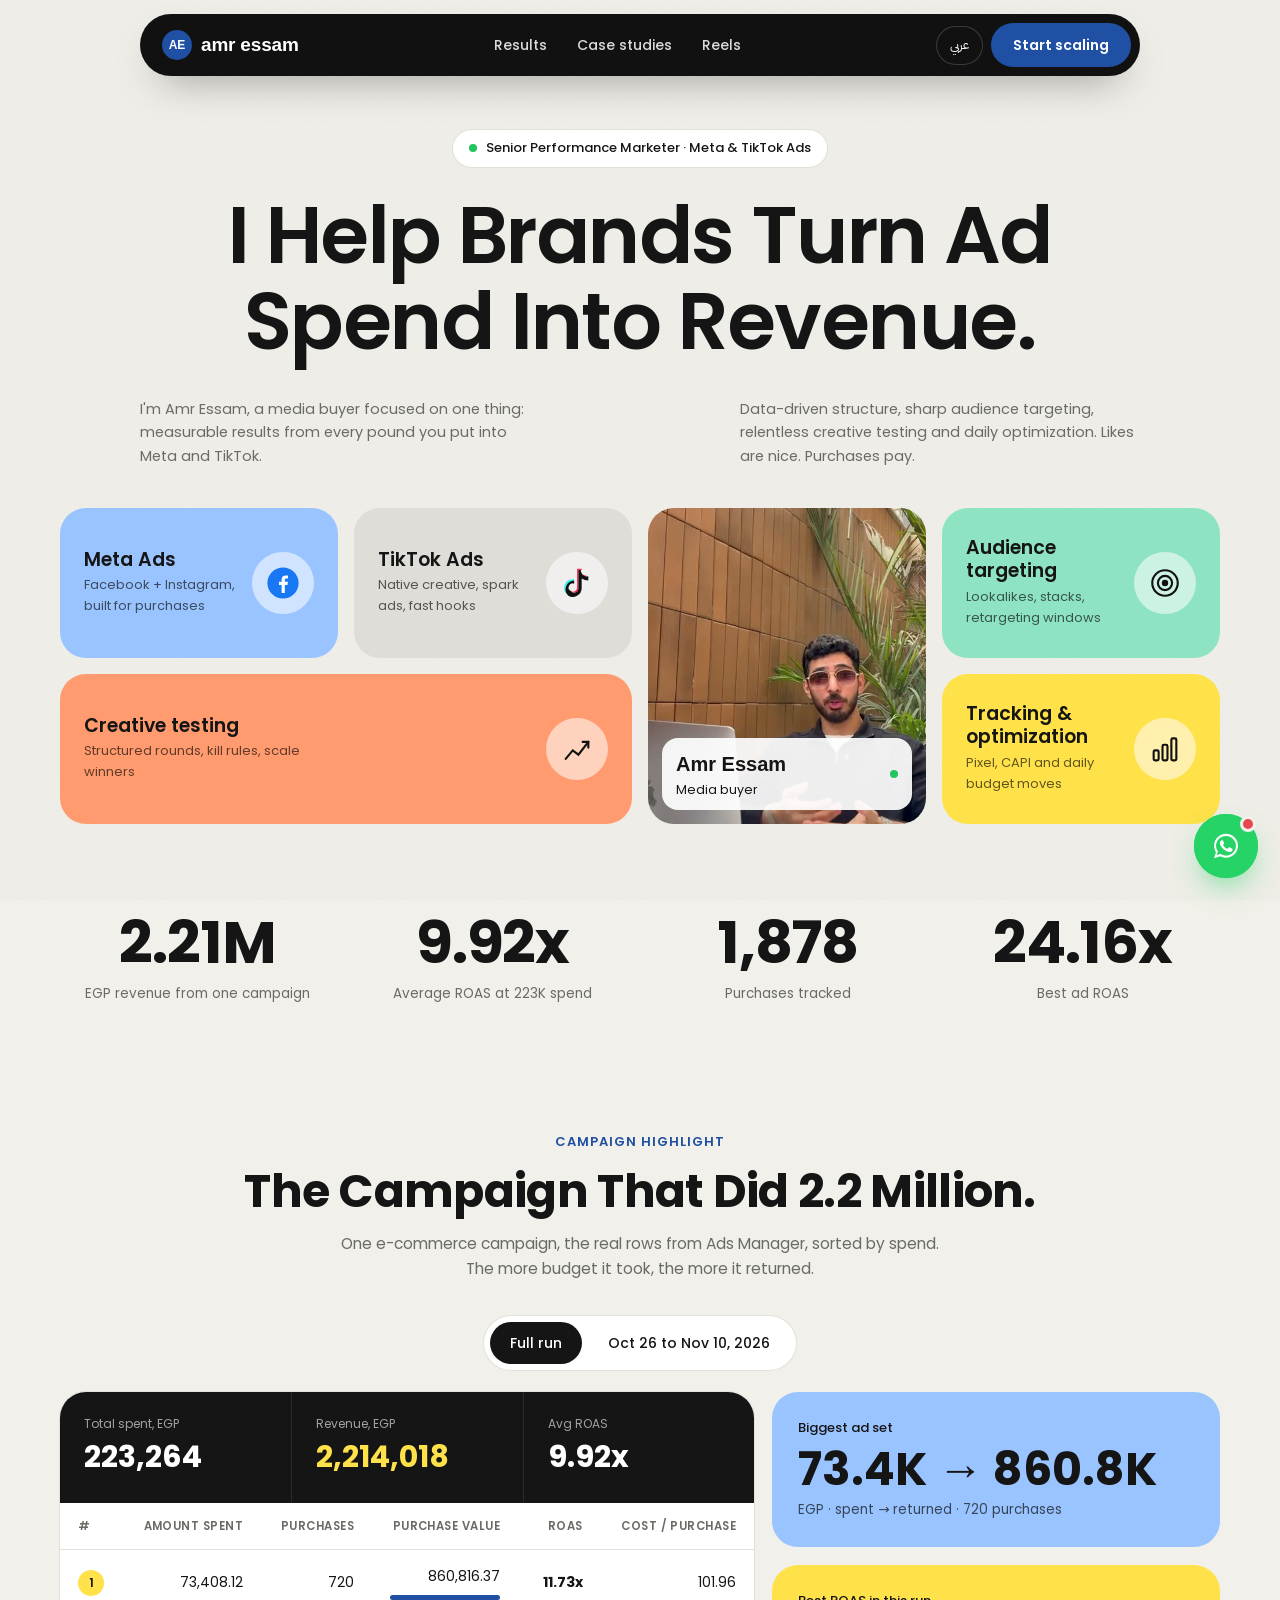
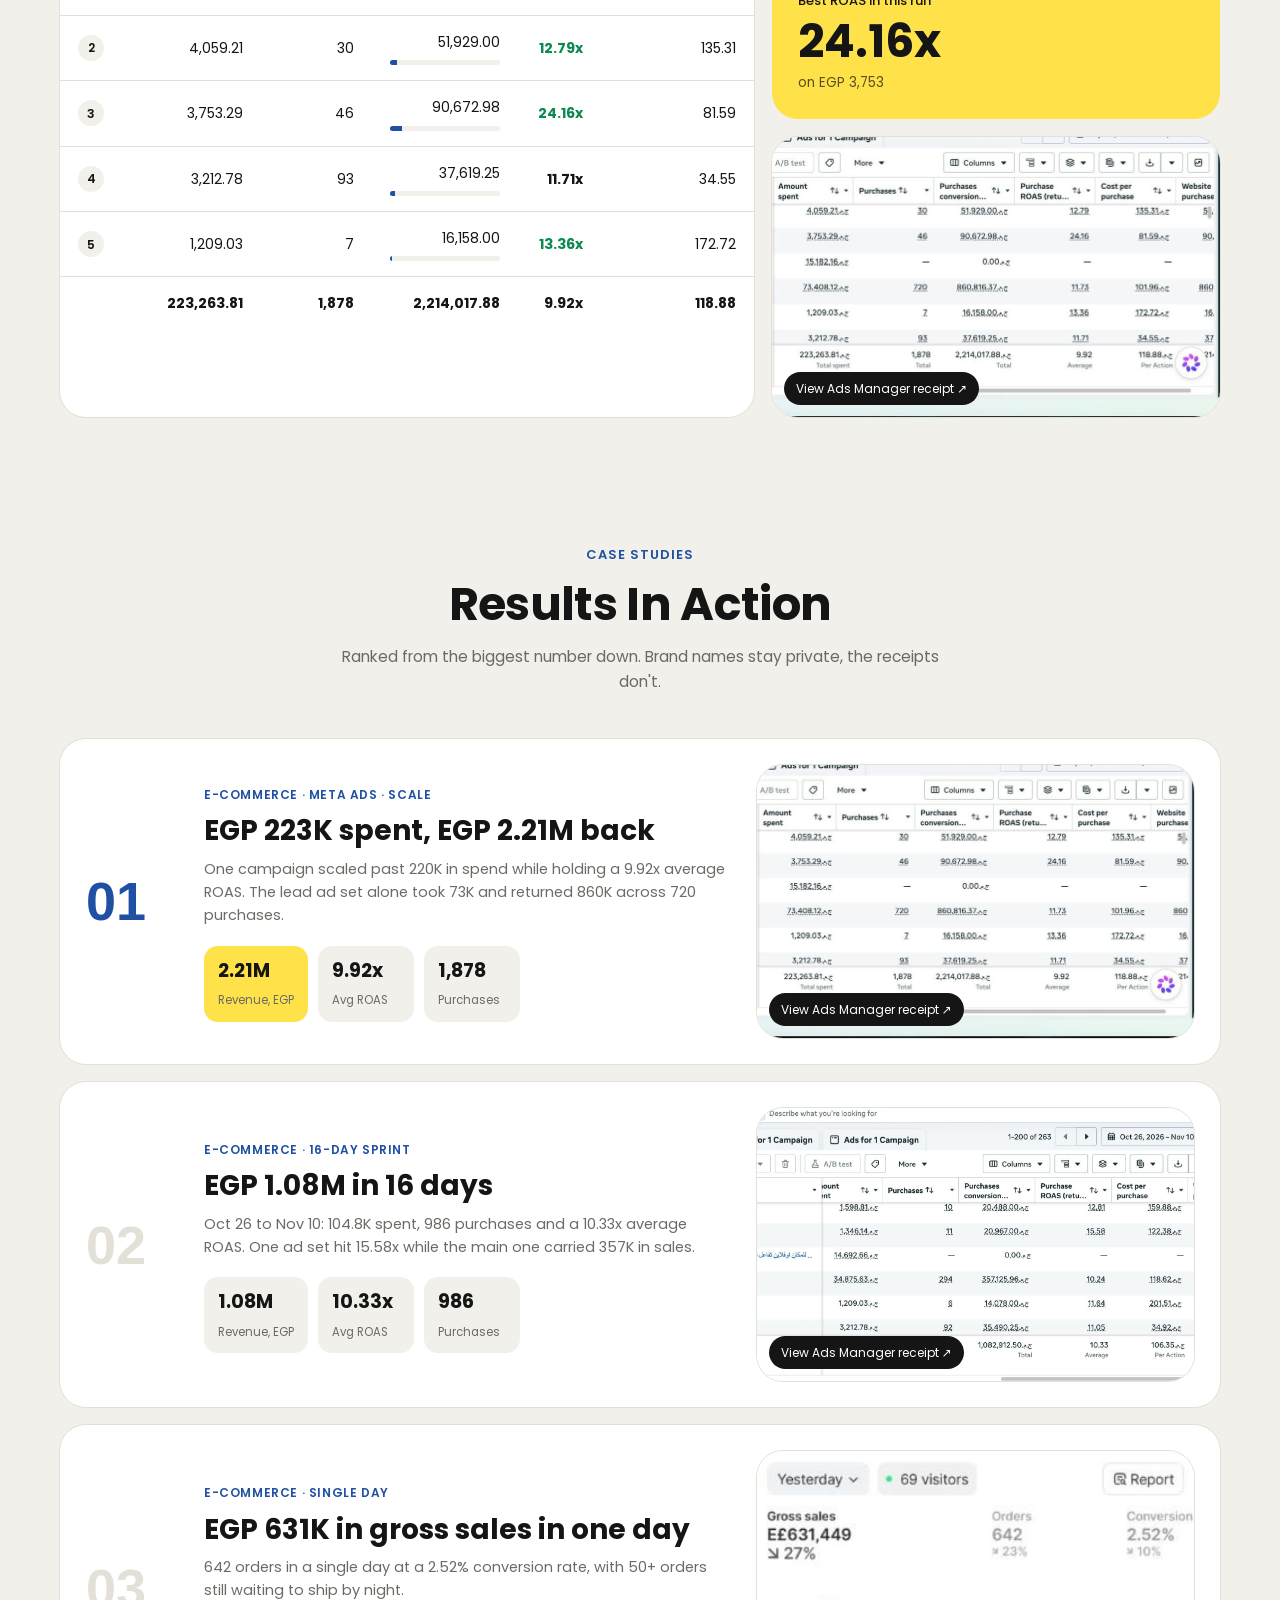
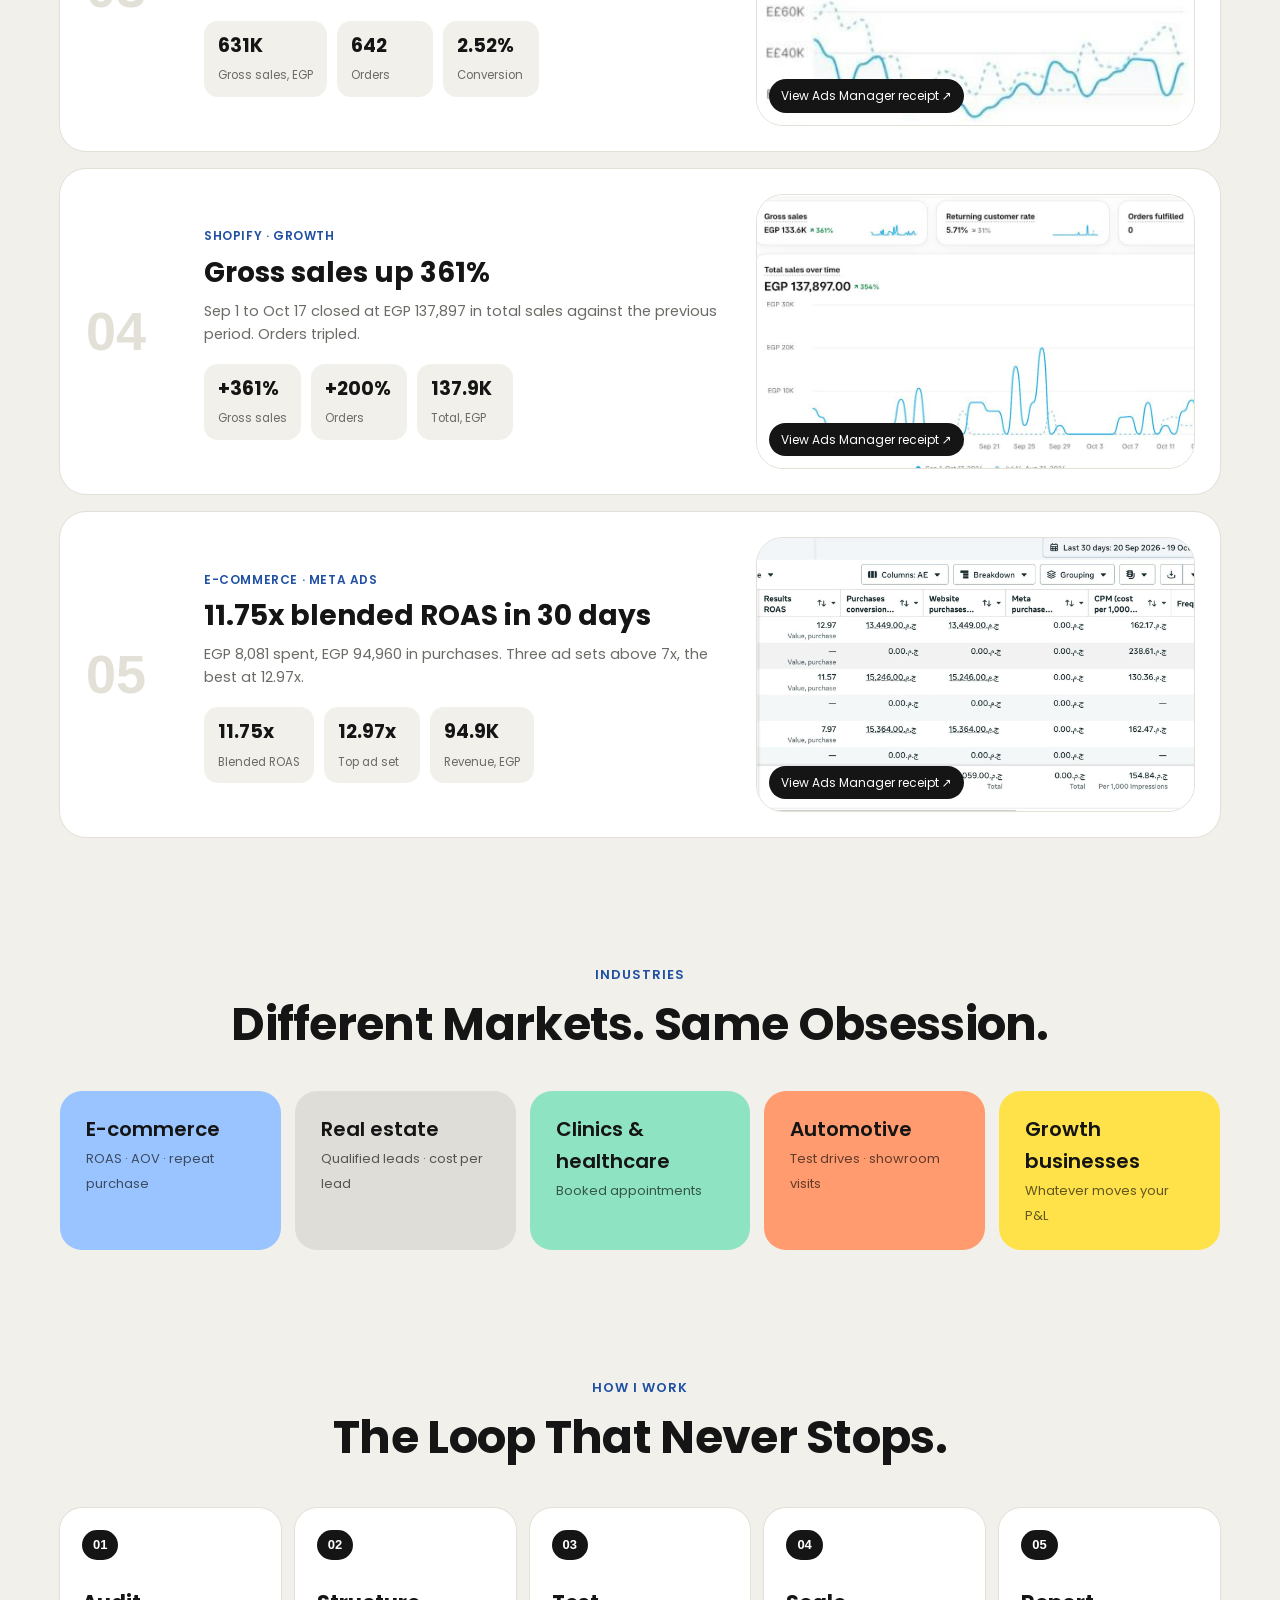
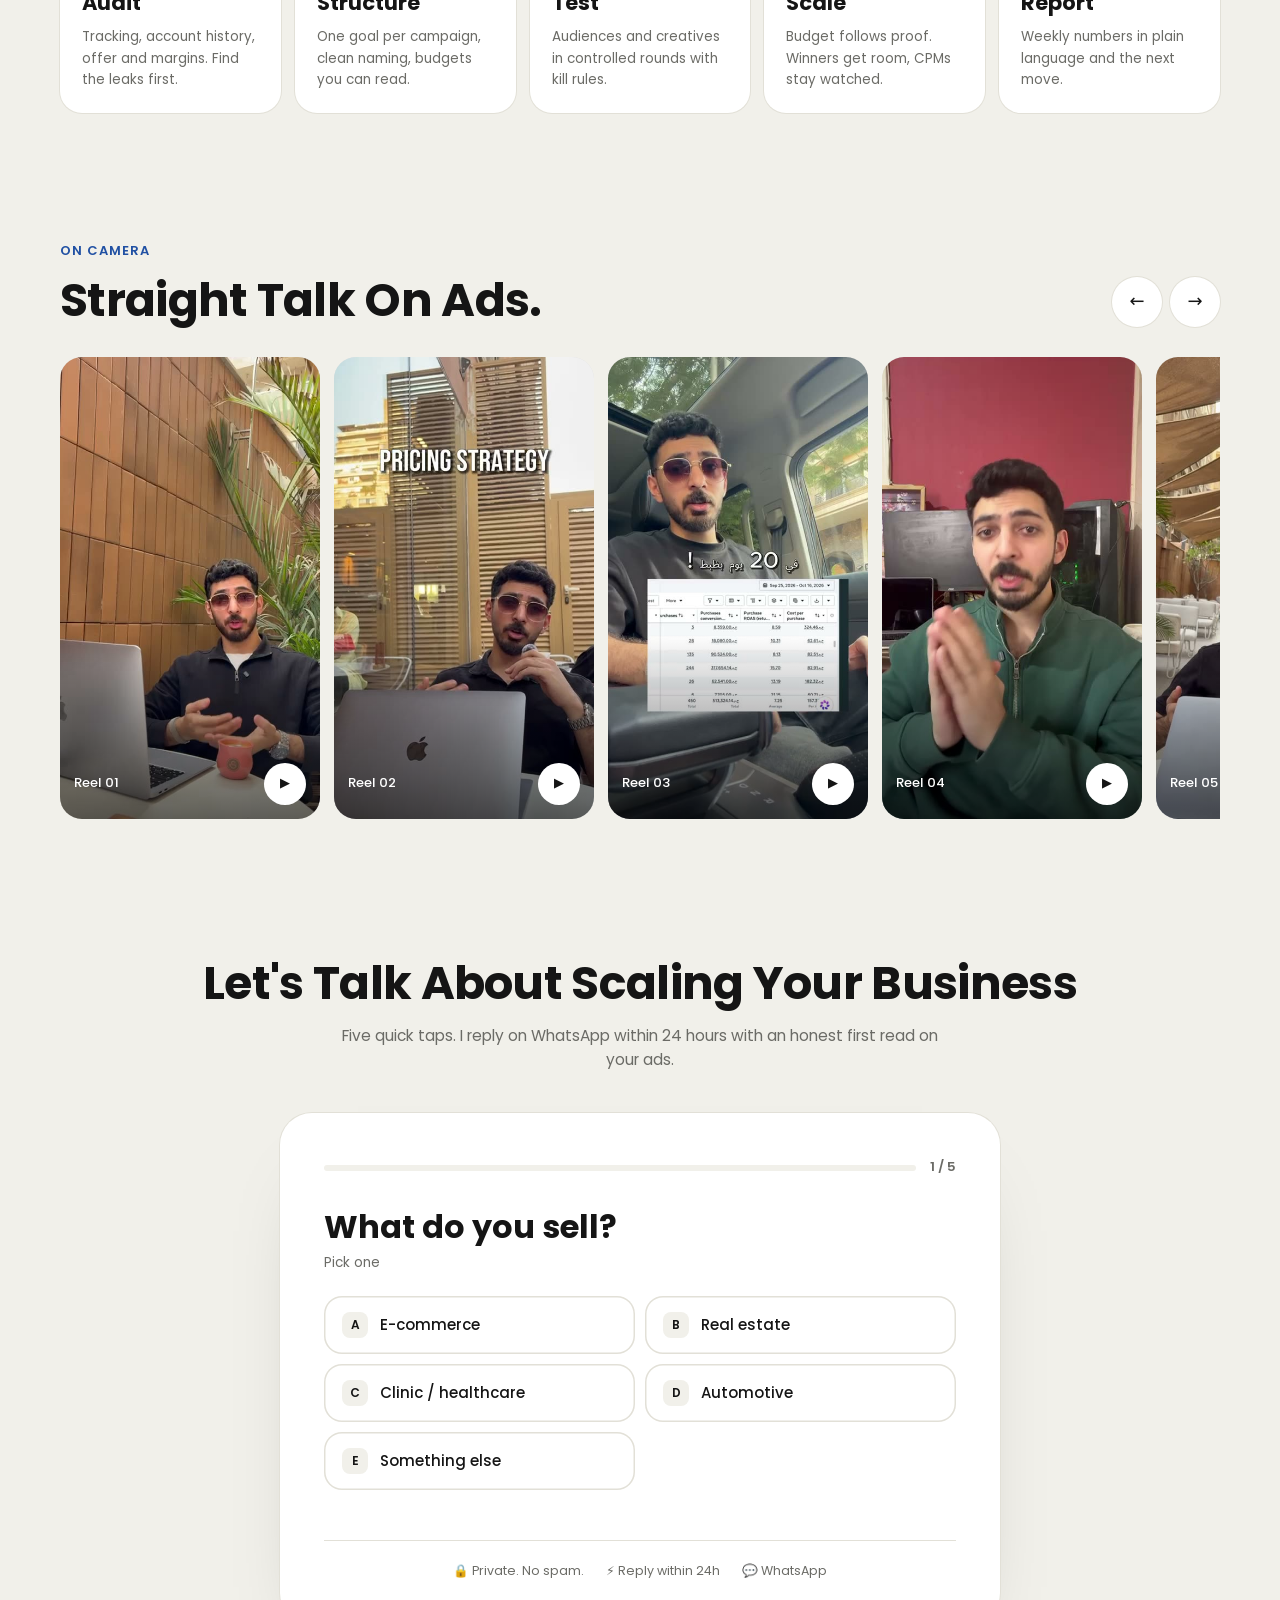
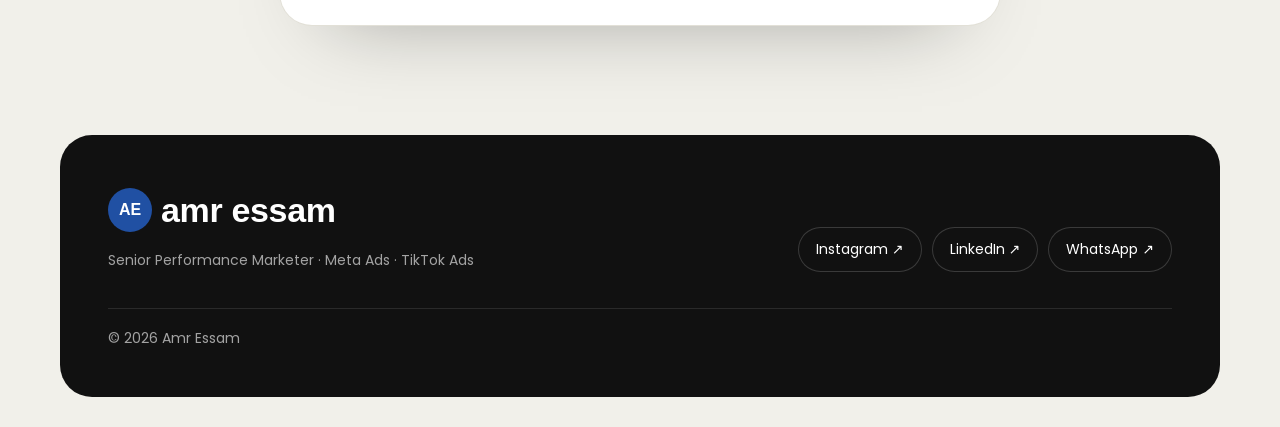
==== index.html @ 6d15f125 "Amr Essam site v2 Co-Authored-By: Claude Opus 5.5 <noreply@anthropic.com>" ====
<!doctype html>
<html lang="en" dir="ltr">
<head>
<meta charset="utf-8">
<meta name="viewport" content="width=device-width,initial-scale=1">
<title>Amr Essam · Senior Performance Marketer</title>
<meta name="description" content="Amr Essam, Senior Performance Marketer. Meta Ads and TikTok Ads that turn ad spend into revenue. EGP 2.21M from one campaign at 9.92x ROAS.">
<meta property="og:title" content="Amr Essam · Senior Performance Marketer">
<meta property="og:description" content="I help brands turn ad spend into revenue. Meta Ads and TikTok Ads.">
<meta property="og:image" content="assets/reels/r03.jpg">
<meta name="theme-color" content="#F1F0EA">
<link rel="preconnect" href="https://fonts.googleapis.com">
<link rel="preconnect" href="https://fonts.gstatic.com" crossorigin>
<link href="https://api.fontshare.com/v2/css?f[]=chillax@500,600,700&display=swap" rel="stylesheet">
<link href="https://fonts.googleapis.com/css2?family=Poppins:wght@400;500;600;700&family=Alexandria:wght@500;600;700;800&family=IBM+Plex+Sans+Arabic:wght@400;500;600&display=swap" rel="stylesheet">
<link rel="stylesheet" href="css/site.css">
</head>
<body>

<header class="nav-wrap">
  <nav class="nav">
    <a href="#top" class="logo" aria-label="Amr Essam"><span class="logo-mark">AE</span><span class="logo-txt">amr essam</span></a>
    <div class="nav-links">
      <a href="#campaign" data-t="nav.results">Results</a>
      <a href="#cases" data-t="nav.cases">Case studies</a>
      <a href="#reels" data-t="nav.reels">Reels</a>
    </div>
    <div class="nav-r">
      <button class="lang" id="lang">عربي</button>
      <a href="#contact" class="btn btn-blue btn-sm" data-c="hero.cta">Start scaling</a>
    </div>
  </nav>
</header>

<main id="top">

  <section class="hero wrap">
    <p class="badge"><span class="pulse"></span><span data-c="hero.badge"></span></p>
    <h1 class="h1" data-c="hero.title"></h1>
    <div class="hero-sub">
      <p data-c="hero.sub1"></p>
      <p data-c="hero.sub2"></p>
    </div>
    <div class="bento" id="bento"></div>
  </section>

  <section class="stats wrap" id="stats"></section>

  <section class="sec wrap" id="campaign" data-sec="campaign">
    <p class="kicker" data-t="k.campaign">Campaign highlight</p>
    <h2 class="h2" data-c="campaign.title"></h2>
    <p class="lede center" data-c="campaign.lede"></p>
    <div class="tabs" id="winTabs" role="tablist"></div>
    <div class="camp" id="camp"></div>
  </section>

  <section class="sec wrap" id="cases" data-sec="cases">
    <p class="kicker" data-t="k.cases">Case studies</p>
    <h2 class="h2" data-t="cases.title">Results In Action</h2>
    <p class="lede center" data-t="cases.lede">Ranked from the biggest number down. Brand names stay private, the receipts don't.</p>
    <div class="cases" id="caseList"></div>
  </section>

  <section class="sec wrap" id="industries" data-sec="industries">
    <p class="kicker" data-t="k.ind">Industries</p>
    <h2 class="h2" data-t="ind.title">Different Markets. Same Obsession.</h2>
    <div class="ind" id="indList"></div>
  </section>

  <section class="sec wrap" id="method" data-sec="method">
    <p class="kicker" data-t="k.method">How I work</p>
    <h2 class="h2" data-t="method.title">The Loop That Never Stops.</h2>
    <ol class="steps" id="stepList"></ol>
  </section>

  <section class="sec wrap" id="reels" data-sec="reels">
    <div class="reels-head">
      <div>
        <p class="kicker left" data-t="k.reels">On camera</p>
        <h2 class="h2 left" data-t="reels.title">Straight Talk On Ads.</h2>
      </div>
      <div class="arrows"><button id="rp" aria-label="Previous">←</button><button id="rn" aria-label="Next">→</button></div>
    </div>
    <div class="reels" id="reelList"></div>
  </section>

  <section class="sec wrap" id="contact">
    <h2 class="h2" data-c="form.title"></h2>
    <p class="lede center" data-c="form.lede"></p>
    <div class="lf" id="lf">
      <div class="lf-top">
        <div class="lf-bar"><i id="lfBar"></i></div>
        <span class="lf-count" id="lfCount">1 / 6</span>
      </div>
      <div class="lf-stage" id="lfStage"></div>
      <div class="lf-trust"><span>🔒 <span data-t="lf.private">Private. No spam.</span></span><span>⚡ <span data-t="lf.fast">Reply within 24h</span></span><span>💬 WhatsApp</span></div>
    </div>
  </section>

</main>

<footer class="foot wrap">
  <div class="foot-card">
    <div>
      <div class="logo big"><span class="logo-mark">AE</span><span class="logo-txt">amr essam</span></div>
      <p data-t="foot.role">Senior Performance Marketer · Meta Ads · TikTok Ads</p>
    </div>
    <div class="foot-links">
      <a id="fIg" target="_blank" rel="noopener">Instagram ↗</a>
      <a id="fIn" target="_blank" rel="noopener">LinkedIn ↗</a>
      <a id="fWa" target="_blank" rel="noopener">WhatsApp ↗</a>
    </div>
    <p class="copy">© 2026 Amr Essam</p>
  </div>
</footer>

<!-- WhatsApp floating -->
<div class="wa" id="wa">
  <div class="wa-pop" id="waPop" hidden>
    <button class="wa-x" id="waX" aria-label="Close">×</button>
    <div class="wa-head"><img src="assets/reels/r03.jpg" alt=""><div><b>Amr Essam</b><span><i></i> <span data-t="wa.online">Online now</span></span></div></div>
    <p class="wa-msg" id="waMsg"></p>
    <a class="wa-go" id="waGo" target="_blank" rel="noopener"><span data-t="wa.chat">Chat on WhatsApp</span> →</a>
  </div>
  <a class="wa-btn" id="waBtn" target="_blank" rel="noopener" aria-label="WhatsApp">
    <svg viewBox="0 0 32 32" width="30" height="30" fill="#fff"><path d="M16 3C9 3 3.3 8.6 3.3 15.6c0 2.5.7 4.8 2 6.8L3.2 29l6.8-2.1c1.9 1 4 1.6 6.1 1.6 7 0 12.7-5.7 12.7-12.7S23 3 16 3zm0 23.2c-2 0-3.9-.6-5.5-1.6l-.4-.2-4 1.2 1.3-3.9-.3-.4c-1.1-1.7-1.7-3.6-1.7-5.6C5.4 9.8 10.1 5.2 16 5.2s10.6 4.7 10.6 10.5S21.8 26.2 16 26.2zm5.8-7.9c-.3-.2-1.9-.9-2.2-1-.3-.1-.5-.2-.7.2-.2.3-.8 1-1 1.2-.2.2-.4.2-.7.1-.3-.2-1.3-.5-2.5-1.6-.9-.8-1.6-1.8-1.7-2.1-.2-.3 0-.5.1-.6l.5-.6c.2-.2.2-.3.3-.5.1-.2 0-.4 0-.6l-1-2.4c-.3-.6-.5-.5-.7-.5h-.6c-.2 0-.6.1-.9.4-.3.3-1.2 1.1-1.2 2.8s1.2 3.2 1.4 3.5c.2.2 2.4 3.6 5.7 5 .8.3 1.4.5 1.9.7.8.3 1.5.2 2.1.1.6-.1 1.9-.8 2.2-1.5.3-.7.3-1.4.2-1.5-.1-.2-.3-.3-.6-.4z"/></svg>
    <span class="wa-dot"></span>
  </a>
</div>

<div class="lb" id="lb" hidden><button class="lb-x" id="lbX" aria-label="Close">×</button><div class="lb-in" id="lbIn"></div></div>

<script src="js/config.js"></script>
<script src="js/content.js"></script>
<script src="js/store.js"></script>
<script src="js/site.js"></script>
</body>
</html>
---- css/site.css ----
:root{
  --paper:#F1F0EA; --card:#FFFFFF; --ink:#151515; --ink-2:#333; --mute:#6B6B66; --line:#E2E0D7;
  --blue:#2050A3; --blue-2:#1A438A;
  --c-blue:#9AC4FF; --c-gray:#DEDDD7; --c-mint:#8EE3C2; --c-orange:#FF9B6E; --c-yellow:#FFE14A; --c-lilac:#C9B8FF;
  --wa:#25D366; --r:26px;
  --f-h:"Chillax","Poppins",sans-serif; --f-b:"Poppins",system-ui,sans-serif;
}
html[lang="ar"]{ --f-h:"Alexandria",sans-serif; --f-b:"IBM Plex Sans Arabic",sans-serif; }
*{box-sizing:border-box;margin:0;padding:0}
html{scroll-behavior:smooth;-webkit-text-size-adjust:100%}
body{background:var(--paper);color:var(--ink);font-family:var(--f-b);font-size:16px;line-height:1.6;overflow-x:hidden;-webkit-font-smoothing:antialiased}
body::before{content:"";position:fixed;inset:0;pointer-events:none;z-index:0;opacity:.35;
  background-image:url("data:image/svg+xml,%3Csvg xmlns='http://www.w3.org/2000/svg' width='120' height='120'%3E%3Cfilter id='n'%3E%3CfeTurbulence type='fractalNoise' baseFrequency='.9' numOctaves='2'/%3E%3CfeColorMatrix values='0 0 0 0 0 0 0 0 0 0 0 0 0 0 0 0 0 0 .07 0'/%3E%3C/filter%3E%3Crect width='100%25' height='100%25' filter='url(%23n)'/%3E%3C/svg%3E")}
main,footer{position:relative;z-index:1}
a{color:inherit;text-decoration:none}
button{font:inherit;color:inherit;background:none;border:0;cursor:pointer}
img,video{display:block;max-width:100%}
.wrap{max-width:1200px;margin:0 auto;padding-inline:20px}
.num{direction:ltr;unicode-bidi:isolate;font-variant-numeric:tabular-nums}

.btn{display:inline-flex;align-items:center;justify-content:center;gap:8px;border-radius:50px;padding:15px 28px;font-weight:600;font-size:15px;transition:transform .25s,background .25s,box-shadow .25s;white-space:nowrap}
.btn-blue{background:var(--blue);color:#fff}
.btn-blue:hover{background:var(--blue-2);transform:translateY(-2px);box-shadow:0 12px 24px -12px rgba(32,80,163,.6)}
.btn-dark{background:var(--ink);color:#fff}
.btn-dark:hover{transform:translateY(-2px)}
.btn-ghost{box-shadow:inset 0 0 0 1.5px var(--ink)}
.btn-sm{padding:11px 22px;font-size:14px}

/* nav */
.nav-wrap{position:fixed;top:14px;left:0;right:0;z-index:50;padding-inline:16px}
.nav{max-width:1000px;margin:0 auto;background:#111;color:#fff;border-radius:50px;padding:9px 9px 9px 22px;display:flex;align-items:center;justify-content:space-between;gap:16px;box-shadow:0 18px 40px -20px rgba(0,0,0,.5)}
html[dir="rtl"] .nav{padding:9px 22px 9px 9px}
.logo{display:flex;align-items:center;gap:9px}
.logo-mark{width:30px;height:30px;border-radius:50%;background:var(--blue);display:grid;place-items:center;font-family:var(--f-h);font-weight:700;font-size:12px;color:#fff;font-family:"Chillax",sans-serif}
.logo-txt{font-family:"Chillax",sans-serif;font-weight:600;font-size:19px;letter-spacing:-.01em}
.nav-links{display:flex;gap:30px;font-size:14px;font-weight:500}
.nav-links a{opacity:.85}.nav-links a:hover{opacity:1}
.nav-r{display:flex;gap:8px;align-items:center}
.lang{font-size:13px;padding:9px 14px;border-radius:50px;box-shadow:inset 0 0 0 1px #3a3a3a;color:#fff;font-family:"IBM Plex Sans Arabic",sans-serif}
html[lang="ar"] .lang{font-family:"Poppins",sans-serif}

/* hero */
.hero{padding-top:130px;text-align:center}
.badge{display:inline-flex;align-items:center;gap:9px;font-size:13px;font-weight:500;background:var(--card);padding:8px 16px;border-radius:50px;box-shadow:0 0 0 1px var(--line);margin-bottom:26px}
.pulse{width:8px;height:8px;border-radius:50%;background:#22C55E;box-shadow:0 0 0 0 rgba(34,197,94,.5);animation:pulse 2s infinite}
@keyframes pulse{70%{box-shadow:0 0 0 8px rgba(34,197,94,0)}100%{box-shadow:0 0 0 0 rgba(34,197,94,0)}}
.h1{font-family:var(--f-h);font-weight:600;font-size:clamp(38px,6.2vw,80px);line-height:1.08;letter-spacing:-.02em;max-width:980px;margin:0 auto;text-wrap:balance}
html[lang="ar"] .h1{line-height:1.35;letter-spacing:0;font-size:clamp(34px,5.4vw,68px)}
.hero-sub{display:flex;justify-content:space-between;gap:40px;text-align:start;margin:34px auto 40px;max-width:1000px}
.hero-sub p{max-width:400px;font-size:14.5px;color:var(--mute)}

.bento{display:grid;grid-template-columns:repeat(4,1fr);grid-auto-rows:150px;gap:16px;text-align:start}
.tile{border-radius:var(--r);padding:22px 24px;display:flex;justify-content:space-between;align-items:center;gap:14px;position:relative;overflow:hidden;transition:transform .35s cubic-bezier(.2,.8,.2,1)}
.tile:hover{transform:translateY(-4px) rotate(-.4deg)}
.tile h3{font-family:var(--f-h);font-weight:600;font-size:19px;line-height:1.2}
.tile p{font-size:13px;color:rgba(0,0,0,.62);margin-top:4px;max-width:220px}
.tile .ico{width:62px;height:62px;flex:none;border-radius:50%;display:grid;place-items:center;background:rgba(255,255,255,.55)}
.tile .ico svg{width:34px;height:34px}
.t-blue{background:var(--c-blue)}.t-gray{background:var(--c-gray)}.t-mint{background:var(--c-mint)}.t-orange{background:var(--c-orange)}.t-yellow{background:var(--c-yellow)}.t-lilac{background:var(--c-lilac)}
.tile.vid{grid-row:span 2;padding:0;background:#111}
.tile.vid video{width:100%;height:100%;object-fit:cover}
.tile.vid .vtag{position:absolute;left:14px;bottom:14px;right:14px;background:rgba(255,255,255,.92);border-radius:16px;padding:10px 14px;font-size:12.5px;display:flex;justify-content:space-between;align-items:center}
.tile.vid .vtag b{font-family:"Chillax",sans-serif;font-size:20px}
.tile.wide{grid-column:span 2}

/* stats */
.stats{display:grid;grid-template-columns:repeat(4,1fr);gap:20px;padding-top:90px;text-align:center}
.stat b{display:block;font-family:"Poppins",sans-serif;font-weight:700;font-size:clamp(36px,4.6vw,60px);line-height:1;letter-spacing:-.02em;direction:ltr}
.stat span{font-size:13.5px;color:var(--mute);display:block;margin-top:10px}

/* sections */
.sec{padding-top:clamp(90px,10vw,130px)}
.sec[hidden]{display:none}
.kicker{text-align:center;font-size:13px;font-weight:600;color:var(--blue);text-transform:uppercase;letter-spacing:.08em;margin-bottom:12px}
.kicker.left,.h2.left{text-align:start}
.h2{font-family:var(--f-h);font-weight:700;font-size:clamp(30px,3.6vw,46px);line-height:1.15;text-align:center;letter-spacing:-.015em;text-wrap:balance}
html[lang="ar"] .h2{line-height:1.45;letter-spacing:0}
.lede{color:var(--mute);max-width:620px;margin-top:14px;font-size:15.5px}
.lede.center{text-align:center;margin-inline:auto}

/* campaign */
.tabs{display:flex;justify-content:center;gap:6px;margin:34px auto 22px;background:var(--card);padding:6px;border-radius:50px;width:max-content;max-width:100%;box-shadow:0 0 0 1px var(--line)}
.tabs button{padding:10px 20px;border-radius:50px;font-size:14px;font-weight:500;transition:background .2s,color .2s}
.tabs button.on{background:var(--ink);color:#fff}
.camp{display:grid;grid-template-columns:1.55fr 1fr;gap:18px}
.camp-card{background:var(--card);border-radius:var(--r);box-shadow:0 0 0 1px var(--line);overflow:hidden}
.camp-total{display:grid;grid-template-columns:repeat(3,1fr);background:var(--ink);color:#fff}
.camp-total div{padding:22px 24px;border-inline-start:1px solid #2a2a2a}
.camp-total div:first-child{border-inline-start:0}
.camp-total span{font-size:12px;opacity:.6;display:block}
.camp-total b{font-family:"Poppins",sans-serif;font-size:clamp(22px,2.4vw,30px);font-weight:700;direction:ltr;unicode-bidi:isolate;display:block}
.camp-total .hl b{color:var(--c-yellow)}
.ctab{width:100%;border-collapse:collapse;font-size:14px}
.ctab th{font-size:11.5px;text-transform:uppercase;letter-spacing:.04em;color:var(--mute);font-weight:600;padding:14px 18px;text-align:end;border-bottom:1px solid var(--line)}
.ctab th:first-child,.ctab td:first-child{text-align:start}
.ctab td{padding:15px 18px;border-bottom:1px solid var(--line);text-align:end;font-variant-numeric:tabular-nums;direction:ltr}
html[dir="rtl"] .ctab td{direction:ltr}
.ctab tr:last-child td{border-bottom:0}
.ctab tbody tr{transition:background .2s}
.ctab tbody tr:hover{background:#FAF9F5}
.ctab .rk{display:inline-grid;place-items:center;width:26px;height:26px;border-radius:50%;background:var(--paper);font-size:12px;font-weight:600}
.ctab tr.top .rk{background:var(--c-yellow)}
.ctab .roas{font-weight:700}
.ctab .roas.hot{color:#0C8A4F}
.sbar{height:5px;border-radius:3px;background:var(--paper);margin-top:7px;overflow:hidden}
.sbar i{display:block;height:100%;background:var(--blue);width:0;transition:width 1.2s cubic-bezier(.2,.8,.2,1)}
.camp-side{display:flex;flex-direction:column;gap:18px}
.big-card{border-radius:var(--r);padding:26px;background:var(--c-blue);display:flex;flex-direction:column;gap:6px}
.big-card span{font-size:13px;font-weight:500}
.big-card b{font-family:"Poppins",sans-serif;font-size:clamp(34px,3.6vw,48px);font-weight:700;line-height:1.05;direction:ltr;unicode-bidi:isolate;text-align:start}
.big-card p{font-size:13.5px;color:rgba(0,0,0,.65)}
.big-card.y{background:var(--c-yellow)}
.proof{position:relative;border-radius:var(--r);overflow:hidden;background:#fff;box-shadow:0 0 0 1px var(--line);aspect-ratio:16/10;flex:1;min-height:160px}
.proof img{width:100%;height:100%;object-fit:cover;object-position:top left;transition:transform .6s}
.proof:hover img{transform:scale(1.04)}
.proof span{position:absolute;bottom:12px;inset-inline-start:12px;background:var(--ink);color:#fff;font-size:12px;padding:7px 12px;border-radius:50px}

/* cases */
.cases{display:flex;flex-direction:column;gap:18px;margin-top:44px}
.case{display:grid;grid-template-columns:90px 1.2fr 1fr;gap:28px;align-items:center;background:var(--card);border-radius:var(--r);padding:26px;box-shadow:0 0 0 1px var(--line);transition:transform .35s cubic-bezier(.2,.8,.2,1),box-shadow .35s}
.case:hover{transform:translateY(-4px);box-shadow:0 0 0 1px var(--line),0 24px 50px -30px rgba(0,0,0,.35)}
.case-rank{font-family:"Chillax",sans-serif;font-weight:700;font-size:54px;line-height:1;color:var(--line);direction:ltr}
.case:first-child .case-rank{color:var(--blue)}
.case-tag{font-size:12px;font-weight:600;color:var(--blue);text-transform:uppercase;letter-spacing:.05em}
.case h3{font-family:var(--f-h);font-weight:700;font-size:clamp(22px,2.2vw,28px);line-height:1.2;margin:8px 0 10px}
.case p{font-size:14.5px;color:var(--mute)}
.case-stats{display:flex;gap:10px;margin-top:18px;flex-wrap:wrap}
.case-stats div{background:var(--paper);border-radius:14px;padding:10px 14px;min-width:96px}
.case-stats b{display:block;font-weight:700;font-size:19px;direction:ltr;unicode-bidi:isolate;text-align:start}
.case-stats span{font-size:11.5px;color:var(--mute)}
.case .proof{aspect-ratio:16/10;min-height:0}
.case:nth-child(1) .case-stats div:first-child{background:var(--c-yellow)}

/* industries */
.ind{display:flex;flex-wrap:wrap;justify-content:center;gap:14px;margin-top:40px}
.ind-chip{border-radius:22px;padding:22px 26px;min-width:210px;flex:1 1 210px;max-width:290px;transition:transform .3s}
.ind-chip:hover{transform:translateY(-4px)}
.ind-chip b{font-family:var(--f-h);font-weight:600;font-size:20px;display:block}
.ind-chip span{font-size:13px;color:rgba(0,0,0,.62)}

/* method */
.steps{list-style:none;display:grid;grid-template-columns:repeat(5,1fr);gap:14px;margin-top:44px;counter-reset:s}
.steps li{background:var(--card);border-radius:22px;padding:22px;box-shadow:0 0 0 1px var(--line);counter-increment:s;position:relative}
.steps li::before{content:counter(s,decimal-leading-zero);font-family:"Chillax",sans-serif;font-weight:700;font-size:13px;color:#fff;background:var(--ink);border-radius:50px;padding:5px 11px;display:inline-block}
.steps h3{font-family:var(--f-h);font-size:21px;font-weight:700;margin:26px 0 6px}
.steps p{font-size:13.5px;color:var(--mute)}

/* reels */
.reels-head{display:flex;justify-content:space-between;align-items:flex-end;gap:20px}
.arrows{display:flex;gap:8px}
.arrows button{width:50px;height:50px;border-radius:50%;background:var(--card);box-shadow:0 0 0 1px var(--line);font-size:18px;transition:background .2s,color .2s}
.arrows button:hover{background:var(--ink);color:#fff}
html[dir="rtl"] .arrows button{transform:scaleX(-1)}
.reels{display:flex;gap:14px;overflow-x:auto;scroll-snap-type:x mandatory;margin-top:30px;padding-bottom:10px;scrollbar-width:none}
.reels::-webkit-scrollbar{display:none}
.reel{flex:0 0 clamp(200px,21vw,260px);aspect-ratio:9/16;border-radius:22px;overflow:hidden;position:relative;scroll-snap-align:start;cursor:pointer;background:#ddd}
.reel img,.reel video{position:absolute;inset:0;width:100%;height:100%;object-fit:cover}
.reel video{opacity:0;transition:opacity .3s}.reel.playing video{opacity:1}
.reel::after{content:"";position:absolute;inset:0;background:linear-gradient(to top,rgba(0,0,0,.6),transparent 40%)}
.reel .rp{position:absolute;z-index:2;bottom:14px;inset-inline:14px;display:flex;justify-content:space-between;align-items:center;color:#fff;font-size:13px;font-weight:500}
.reel .rp i{width:42px;height:42px;border-radius:50%;background:#fff;color:var(--ink);display:grid;place-items:center;font-style:normal;font-size:13px;transition:transform .3s}
.reel:hover .rp i{transform:scale(1.12)}

/* lead form */
.lf{max-width:720px;margin:40px auto 0;background:var(--card);border-radius:32px;box-shadow:0 0 0 1px var(--line),0 40px 80px -50px rgba(0,0,0,.35);padding:clamp(22px,4vw,44px);overflow:hidden}
.lf-top{display:flex;align-items:center;gap:14px;margin-bottom:30px}
.lf-bar{flex:1;height:6px;background:var(--paper);border-radius:3px;overflow:hidden}
.lf-bar i{display:block;height:100%;width:0;background:var(--blue);border-radius:3px;transition:width .5s cubic-bezier(.2,.8,.2,1)}
.lf-count{font-size:13px;font-weight:600;color:var(--mute);direction:ltr}
.lf-stage{min-height:300px;position:relative}
.q{animation:qin .45s cubic-bezier(.2,.8,.2,1)}
.q.out{animation:qout .25s ease forwards}
@keyframes qin{from{opacity:0;transform:translateX(30px)}}
@keyframes qout{to{opacity:0;transform:translateX(-30px)}}
html[dir="rtl"] .q{animation-name:qinR}
@keyframes qinR{from{opacity:0;transform:translateX(-30px)}}
.q h3{font-family:var(--f-h);font-weight:700;font-size:clamp(24px,3vw,32px);line-height:1.2;margin-bottom:6px}
.q .hint{font-size:13.5px;color:var(--mute);margin-bottom:22px}
.opts{display:grid;grid-template-columns:1fr 1fr;gap:10px}
.opt{display:flex;align-items:center;gap:12px;text-align:start;padding:16px 18px;border-radius:18px;box-shadow:inset 0 0 0 1.5px var(--line);font-size:15px;font-weight:500;transition:box-shadow .2s,background .2s,transform .15s}
.opt:hover{box-shadow:inset 0 0 0 1.5px var(--ink)}
.opt:active{transform:scale(.98)}
.opt kbd{width:26px;height:26px;border-radius:8px;background:var(--paper);display:grid;place-items:center;font:600 12px "Poppins",sans-serif;flex:none}
.opt.sel{background:#EEF3FF;box-shadow:inset 0 0 0 2px var(--blue)}
.opt.sel kbd{background:var(--blue);color:#fff}
.q-nav{display:flex;justify-content:space-between;align-items:center;margin-top:24px;gap:10px}
.back{font-size:14px;color:var(--mute);font-weight:500;padding:10px 0}
.back:hover{color:var(--ink)}
.fld{display:flex;flex-direction:column;gap:6px;margin-bottom:14px}
.fld span{font-size:13px;font-weight:500;color:var(--mute)}
.fld input{font:inherit;font-size:17px;padding:16px 18px;border-radius:16px;border:1.5px solid var(--line);background:#FCFBF8;outline:none;transition:border-color .2s,box-shadow .2s;color:var(--ink)}
.fld input:focus{border-color:var(--blue);box-shadow:0 0 0 4px rgba(32,80,163,.12)}
.fld input.bad{border-color:#E5484D}
.phone-row{display:flex;gap:8px;direction:ltr}
.phone-row .cc{flex:none;width:84px;text-align:center}
.phone-row input:last-child{flex:1;min-width:0}
.err{color:#E5484D;font-size:13.5px;min-height:20px}
.lf-trust{display:flex;justify-content:center;gap:22px;flex-wrap:wrap;margin-top:26px;padding-top:20px;border-top:1px solid var(--line);font-size:12.5px;color:var(--mute)}
.thanks{text-align:center;padding:20px 0}
.thanks .ok{width:84px;height:84px;margin:0 auto 22px;border-radius:50%;background:var(--c-mint);display:grid;place-items:center}
.thanks .ok svg{width:40px;height:40px;stroke:var(--ink);stroke-width:3;fill:none;stroke-dasharray:40;stroke-dashoffset:40;animation:tick .6s .2s ease forwards}
@keyframes tick{to{stroke-dashoffset:0}}
.thanks p{color:var(--mute);margin:8px auto 26px;max-width:380px}
.btn-wa{background:var(--wa);color:#fff}
.btn-wa:hover{transform:translateY(-2px)}

/* footer */
.foot{padding-top:110px;padding-bottom:30px}
.foot-card{background:#111;color:#fff;border-radius:32px;padding:clamp(28px,4vw,48px);display:grid;grid-template-columns:1fr auto;gap:24px;align-items:end}
.foot-card p{color:#A3A3A3;font-size:14px;margin-top:12px}
.logo.big .logo-mark{width:44px;height:44px;font-size:16px}
.logo.big .logo-txt{font-size:34px}
.foot-links{display:flex;gap:10px;flex-wrap:wrap}
.foot-links a{padding:11px 18px;border-radius:50px;box-shadow:inset 0 0 0 1px #3a3a3a;font-size:14px}
.foot-links a:hover{background:#fff;color:#111}
.copy{grid-column:1/-1;border-top:1px solid #2a2a2a;padding-top:18px;margin-top:0}

/* whatsapp */
.wa{position:fixed;bottom:22px;right:22px;z-index:80;display:flex;flex-direction:column;align-items:flex-end;gap:12px}
html[dir="rtl"] .wa{right:auto;left:22px;align-items:flex-start}
.wa-btn{width:64px;height:64px;border-radius:50%;background:var(--wa);display:grid;place-items:center;box-shadow:0 14px 30px -10px rgba(37,211,102,.7);animation:bob 2.6s ease-in-out infinite;position:relative}
.wa-btn:hover{animation-play-state:paused;transform:scale(1.08)}
.wa-btn::before{content:"";position:absolute;inset:0;border-radius:50%;border:2px solid var(--wa);animation:ring 2.6s ease-out infinite}
@keyframes bob{0%,100%{transform:translateY(0)}50%{transform:translateY(-10px)}}
@keyframes ring{0%{transform:scale(1);opacity:.8}80%,100%{transform:scale(1.6);opacity:0}}
.wa-dot{position:absolute;top:2px;right:2px;width:16px;height:16px;border-radius:50%;background:#E5484D;border:3px solid var(--paper)}
.wa-pop{width:300px;background:#fff;border-radius:22px;box-shadow:0 30px 60px -20px rgba(0,0,0,.35),0 0 0 1px var(--line);padding:16px;position:relative;animation:popin .5s cubic-bezier(.2,1.3,.4,1)}
.wa-pop[hidden]{display:none}
@keyframes popin{from{opacity:0;transform:translateY(16px) scale(.9)}}
.wa-x{position:absolute;top:8px;inset-inline-end:10px;font-size:20px;color:var(--mute);width:28px;height:28px}
.wa-head{display:flex;gap:10px;align-items:center;padding-bottom:12px;border-bottom:1px solid var(--line)}
.wa-head img{width:42px;height:42px;border-radius:50%;object-fit:cover;object-position:center 20%}
.wa-head b{display:block;font-size:14.5px}
.wa-head span{font-size:12px;color:#16A34A;display:flex;align-items:center;gap:5px}
.wa-head i{width:7px;height:7px;border-radius:50%;background:#22C55E;display:inline-block}
.wa-msg{background:#F0F2F5;border-radius:14px;border-start-start-radius:4px;padding:12px 14px;font-size:14px;margin:14px 0}
.wa-go{display:flex;justify-content:center;background:var(--wa);color:#fff;border-radius:50px;padding:12px;font-weight:600;font-size:14px}

/* lightbox */
.lb{position:fixed;inset:0;z-index:200;background:rgba(17,17,17,.88);display:grid;place-items:center;padding:20px}
.lb[hidden]{display:none}
.lb-in img,.lb-in video{max-height:88vh;border-radius:18px}
.lb-in video{aspect-ratio:9/16;background:#000}
.lb-x{position:absolute;top:16px;right:16px;width:46px;height:46px;border-radius:50%;background:#fff;font-size:24px}

/* reveal */
.rv{opacity:0;transform:translateY(26px);transition:opacity .8s cubic-bezier(.2,.8,.2,1),transform .8s cubic-bezier(.2,.8,.2,1)}
.rv.in{opacity:1;transform:none}
@media (prefers-reduced-motion:reduce){*,*::before,*::after{animation:none!important;transition:none!important}.rv{opacity:1;transform:none}}

@media (max-width:980px){
  .nav-links{display:none}
  .bento{grid-template-columns:1fr 1fr;grid-auto-rows:140px}
  .tile.vid{grid-row:span 2}
  .camp{grid-template-columns:1fr}
  .case{grid-template-columns:60px 1fr}
  .case .proof{grid-column:1/-1}
  .steps{grid-template-columns:1fr 1fr}
  .stats{grid-template-columns:1fr 1fr;row-gap:36px}
}
@media (max-width:620px){
  .hero{padding-top:110px}
  .hero-sub{flex-direction:column;gap:12px;text-align:center}
  .hero-sub p{max-width:none}
  .bento{grid-template-columns:1fr;grid-auto-rows:auto}
  .tile{min-height:110px}
  .tile.vid{grid-row:auto;aspect-ratio:4/5}
  .tile.wide{grid-column:auto}
  .camp-total{grid-template-columns:1fr 1fr 1fr}
  .camp-total div{padding:16px 12px}
  .camp-total b{font-size:18px}
  .ctab th,.ctab td{padding:12px 8px;font-size:12.5px}
  .ctab .hide-m{display:none}
  .case{grid-template-columns:1fr;padding:20px;gap:14px}
  .case-rank{font-size:38px}
  .steps{grid-template-columns:1fr}
  .opts{grid-template-columns:1fr}
  .foot-card{grid-template-columns:1fr}
  .arrows{display:none}
  .logo-txt{font-size:16px}
  .nav .btn-sm{padding:10px 16px}
  .wa{bottom:16px;right:16px}
  html[dir="rtl"] .wa{left:16px}
  .wa-pop{width:min(300px,calc(100vw - 32px))}
}
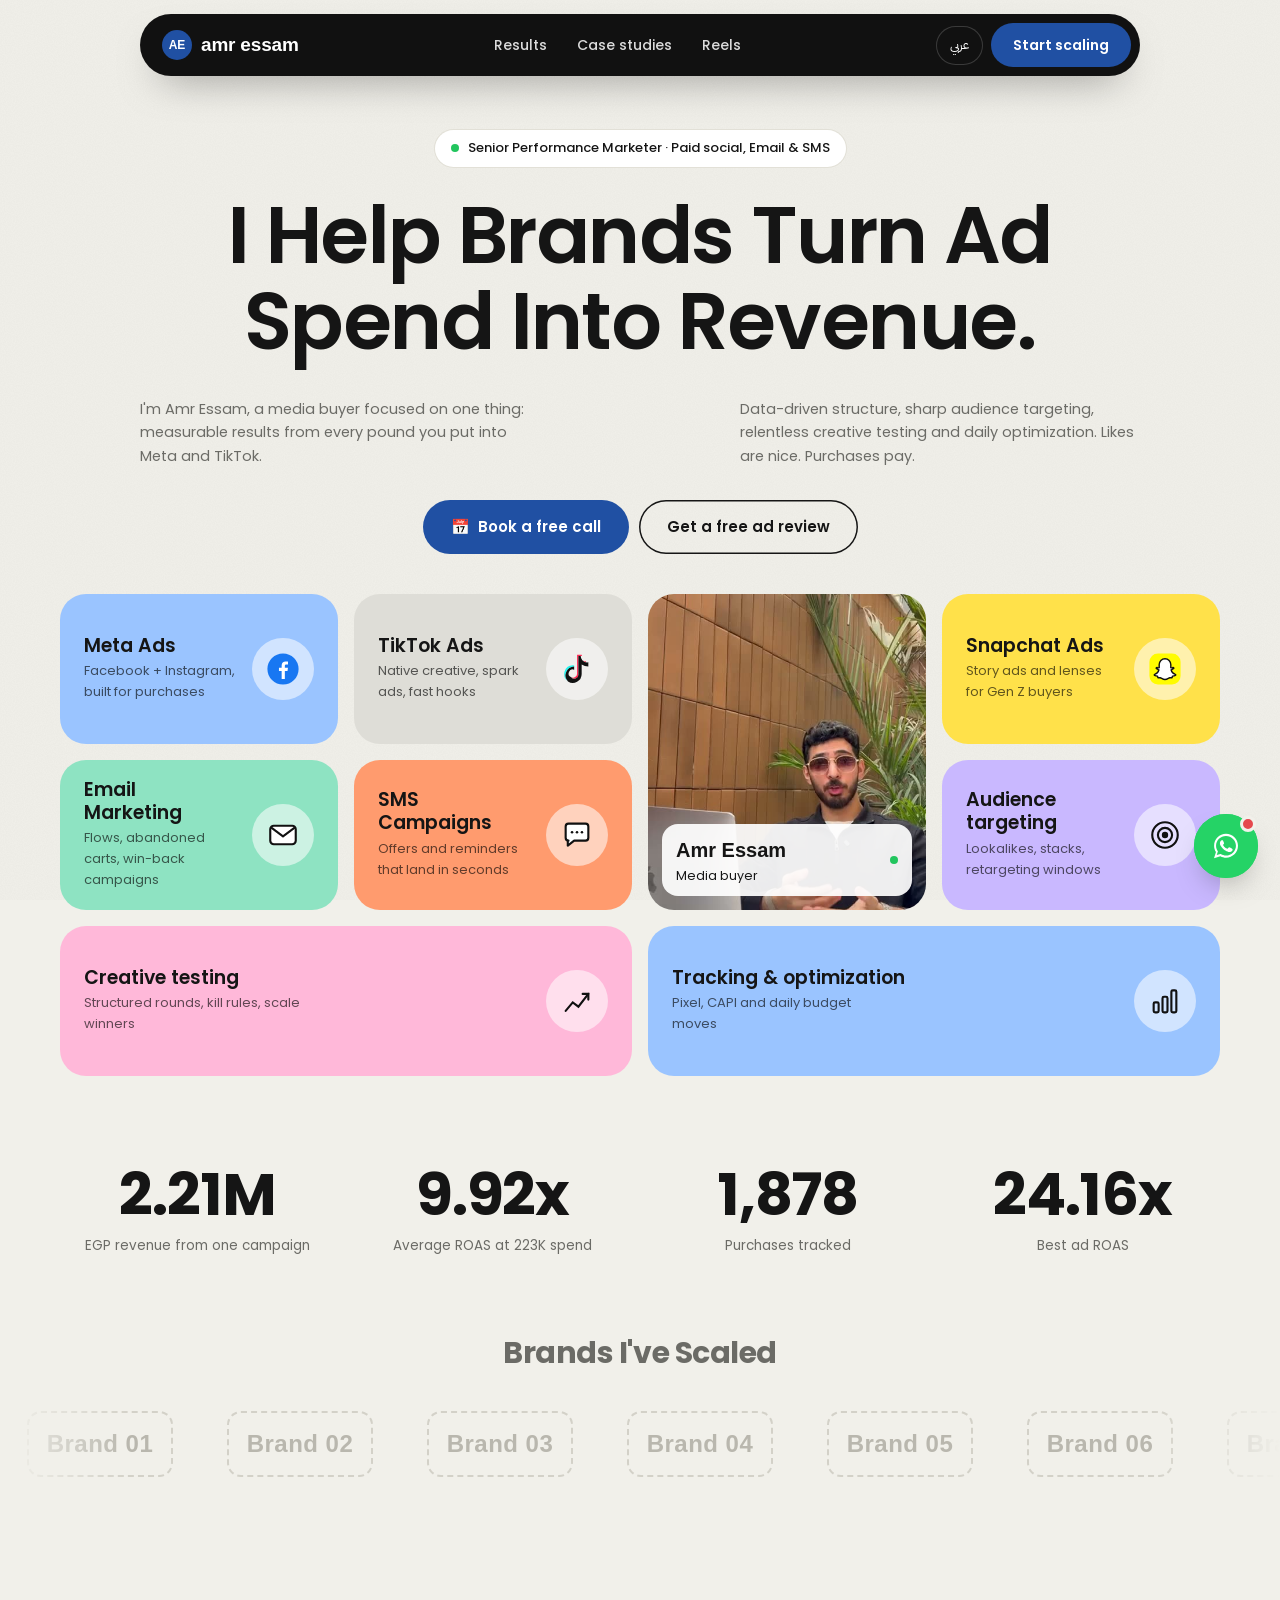
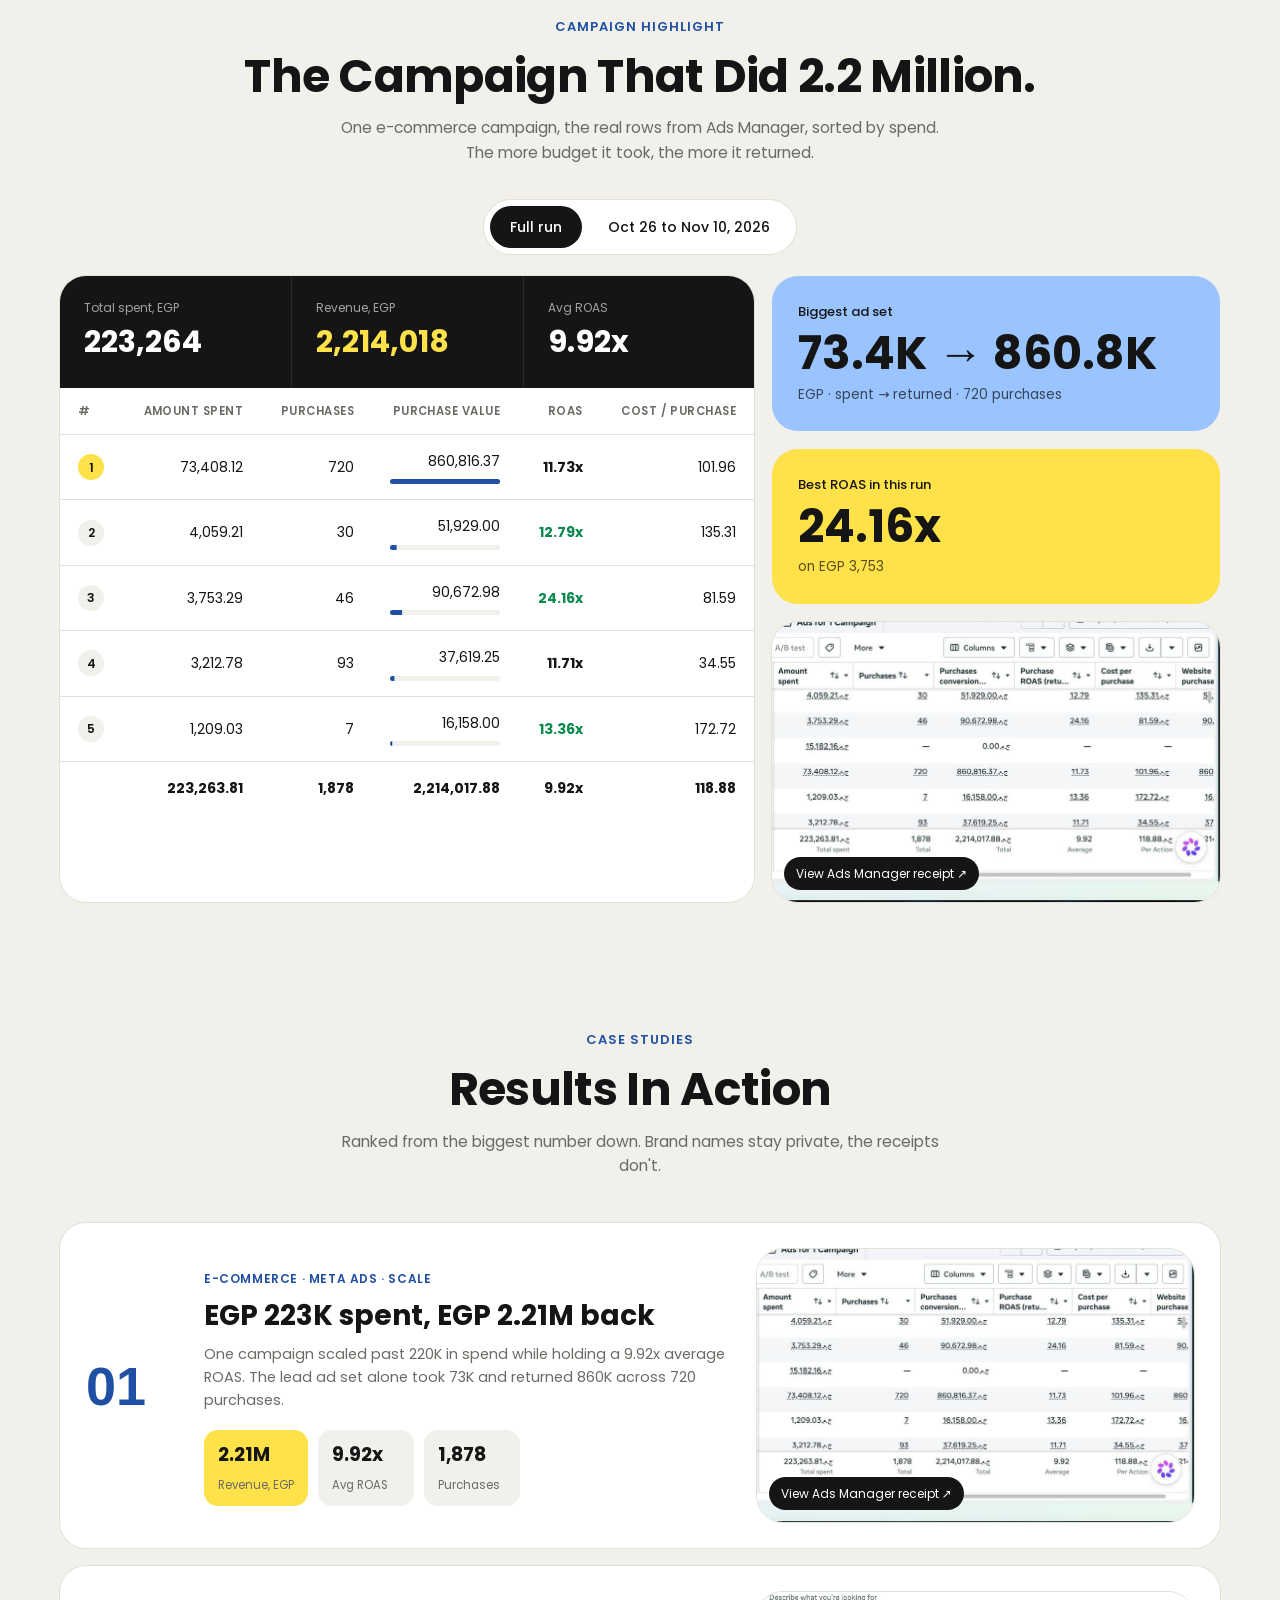
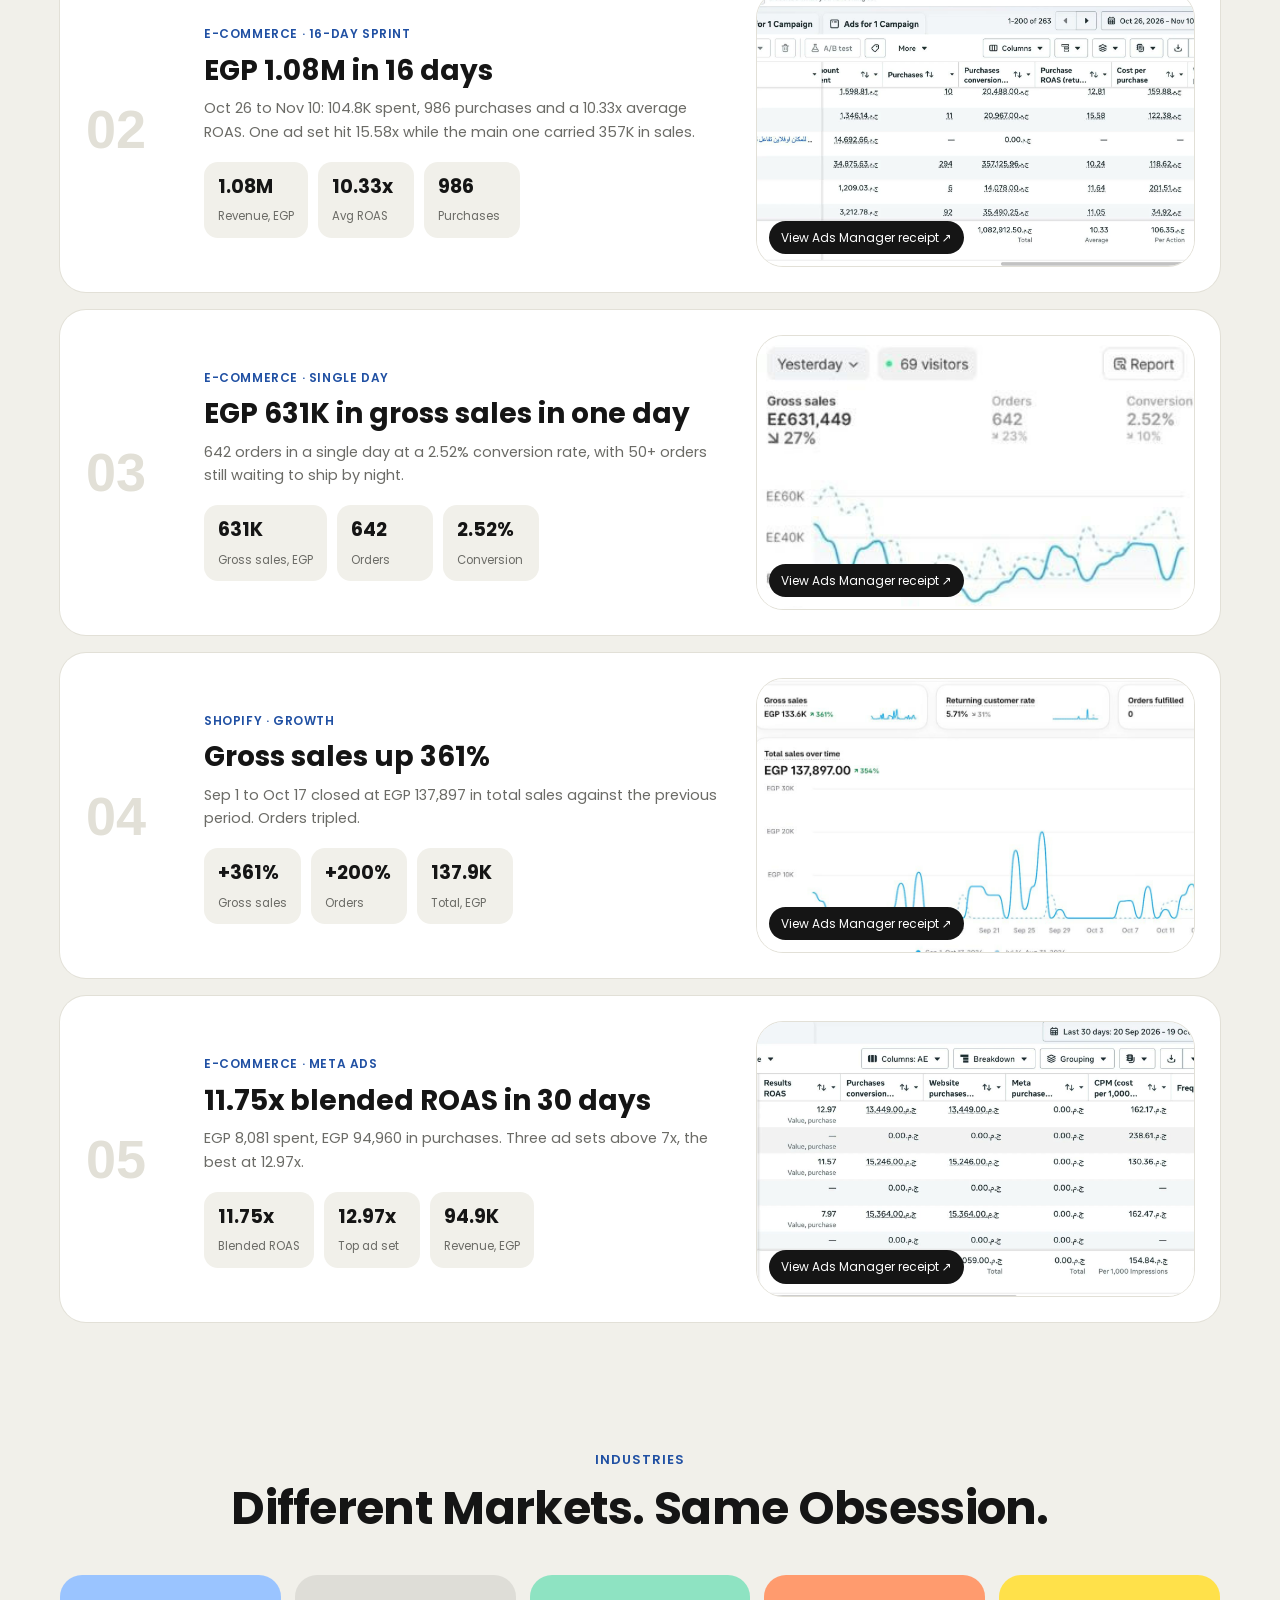
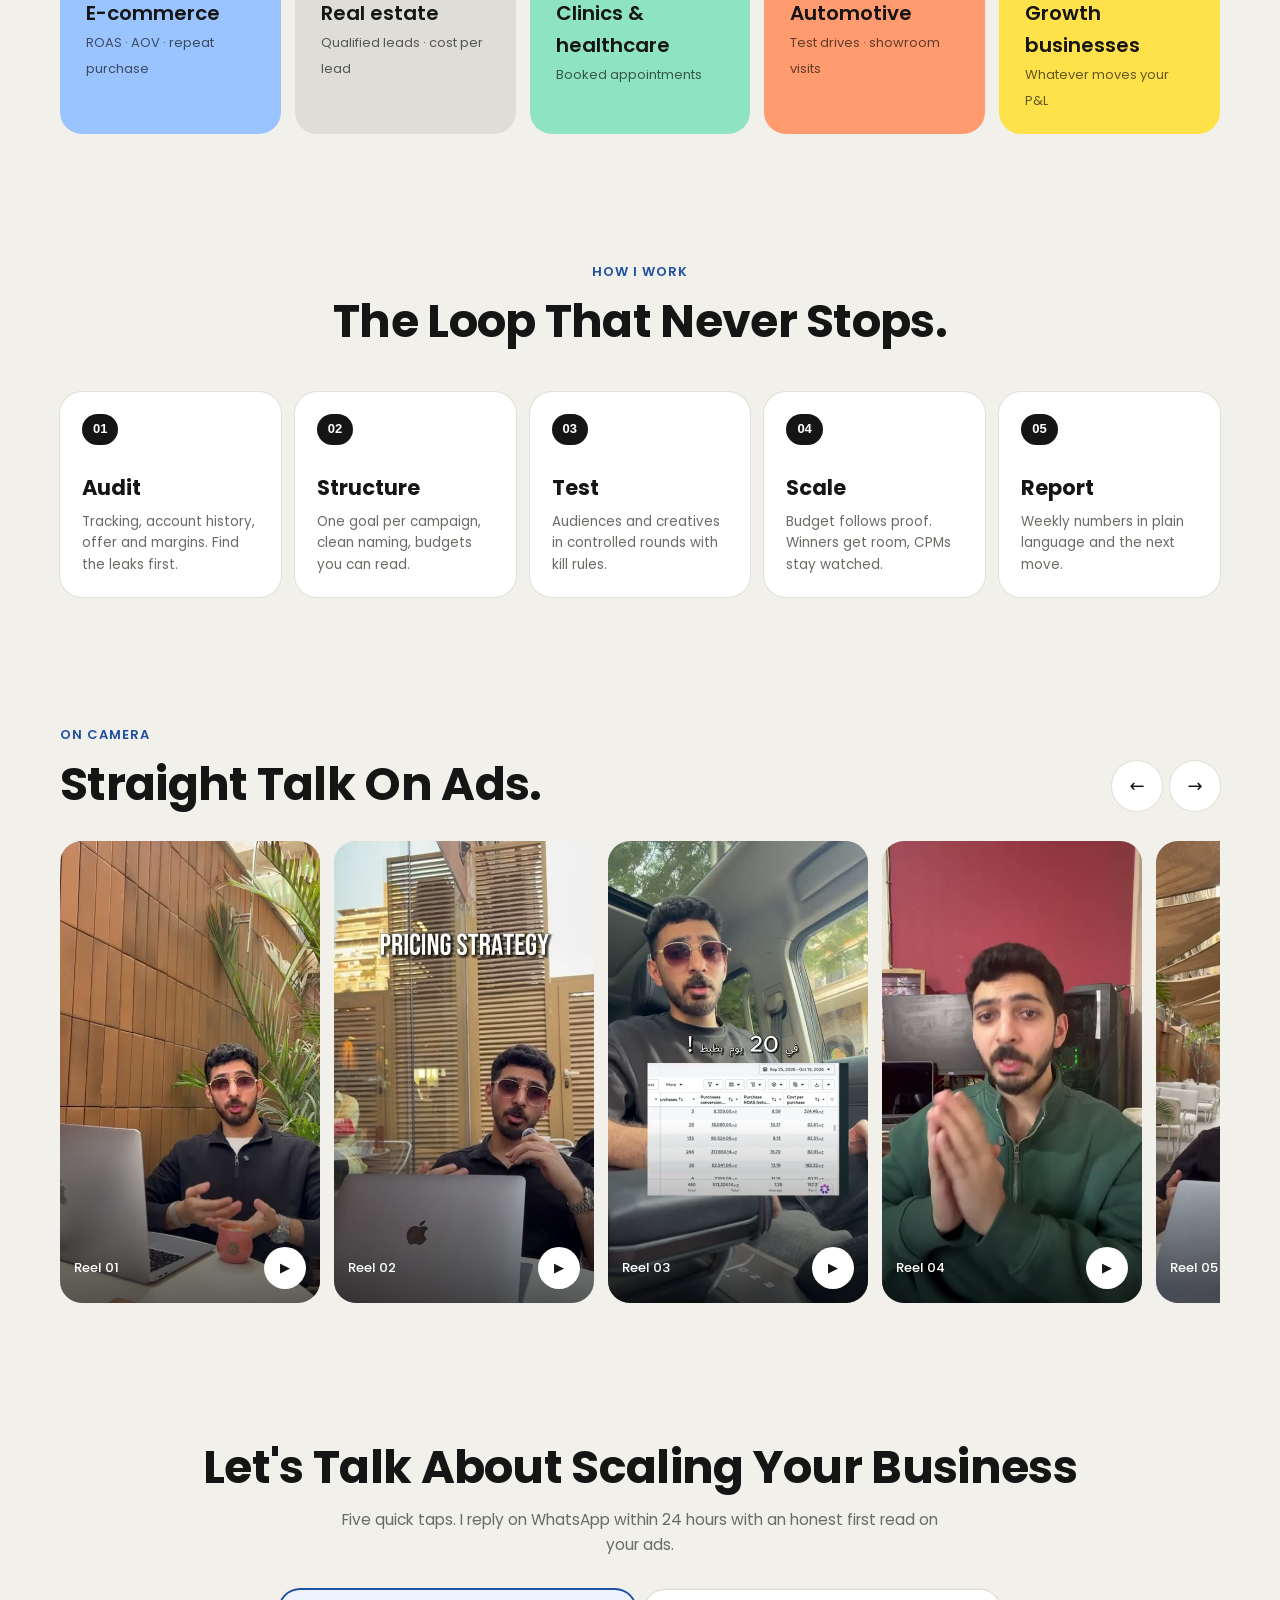
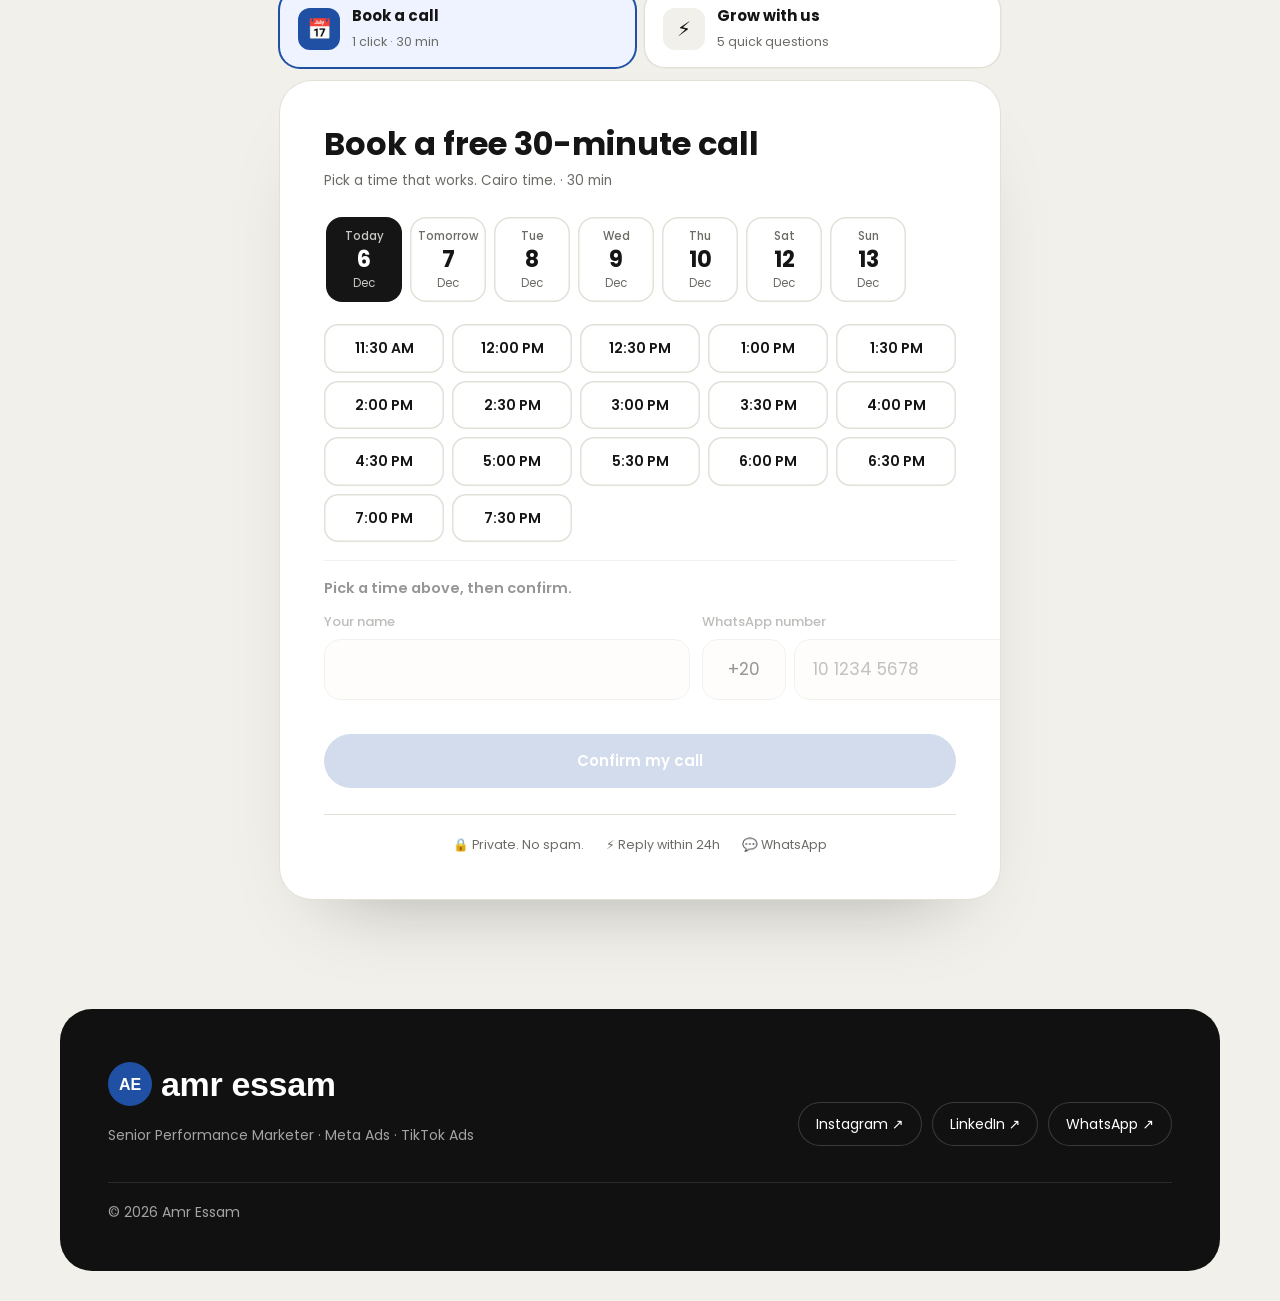
==== commit 01496487: "Add Snapchat, Email, SMS services; mobile bento; client logo strip; one-click call booking Co-Author" ====
--- a/index.html
+++ b/index.html
@@ -41,10 +41,19 @@
       <p data-c="hero.sub1"></p>
       <p data-c="hero.sub2"></p>
     </div>
+    <div class="hero-ctas">
+      <a href="#contact" class="btn btn-blue" data-goto="book">📅 <span data-t="cta.book">Book a free call</span></a>
+      <a href="#contact" class="btn btn-ghost" data-goto="form" data-t="cta.review">Get a free ad review</a>
+    </div>
     <div class="bento" id="bento"></div>
   </section>
 
   <section class="stats wrap" id="stats"></section>
+
+  <section class="clients" id="clients" data-sec="clients">
+    <h2 class="h2 sm" data-c="clients.title"></h2>
+    <div class="cl-track-wrap"><div class="cl-track" id="clTrack"></div></div>
+  </section>
 
   <section class="sec wrap" id="campaign" data-sec="campaign">
     <p class="kicker" data-t="k.campaign">Campaign highlight</p>
@@ -87,6 +96,10 @@
   <section class="sec wrap" id="contact">
     <h2 class="h2" data-c="form.title"></h2>
     <p class="lede center" data-c="form.lede"></p>
+    <div class="modes" id="modes" role="tablist">
+      <button data-m="book" role="tab"><span class="m-ico">📅</span><span><b data-t="mode.book">Book a call</b><em data-t="mode.bookS">1 click · 30 min</em></span></button>
+      <button data-m="form" role="tab"><span class="m-ico">⚡</span><span><b data-t="mode.form">Grow with us</b><em data-t="mode.formS">5 quick questions</em></span></button>
+    </div>
     <div class="lf" id="lf">
       <div class="lf-top">
         <div class="lf-bar"><i id="lfBar"></i></div>
@@ -103,7 +116,7 @@
   <div class="foot-card">
     <div>
       <div class="logo big"><span class="logo-mark">AE</span><span class="logo-txt">amr essam</span></div>
-      <p data-t="foot.role">Senior Performance Marketer · Meta Ads · TikTok Ads</p>
+      <p data-t="foot.role">Senior Performance Marketer · Meta · TikTok · Snapchat · Email · SMS</p>
     </div>
     <div class="foot-links">
       <a id="fIg" target="_blank" rel="noopener">Instagram ↗</a>
--- a/css/site.css
+++ b/css/site.css
@@ -20,7 +20,7 @@
 
 .btn{display:inline-flex;align-items:center;justify-content:center;gap:8px;border-radius:50px;padding:15px 28px;font-weight:600;font-size:15px;transition:transform .25s,background .25s,box-shadow .25s;white-space:nowrap}
 .btn-blue{background:var(--blue);color:#fff}
-.btn-blue:hover{background:var(--blue-2);transform:translateY(-2px);box-shadow:0 12px 24px -12px rgba(32,80,163,.6)}
+.btn-blue:hover{background:var(--blue-2);transform:translateY(-2px);box-shadow:0 12px 24px -12px rgba(0,0,0,.35)}
 .btn-dark{background:var(--ink);color:#fff}
 .btn-dark:hover{transform:translateY(-2px)}
 .btn-ghost{box-shadow:inset 0 0 0 1.5px var(--ink)}
@@ -103,7 +103,7 @@
 .ctab .roas{font-weight:700}
 .ctab .roas.hot{color:#0C8A4F}
 .sbar{height:5px;border-radius:3px;background:var(--paper);margin-top:7px;overflow:hidden}
-.sbar i{display:block;height:100%;background:var(--blue);width:0;transition:width 1.2s cubic-bezier(.2,.8,.2,1)}
+.sbar i{display:block;height:100%;background:var(--blue);width:100%;transform:scaleX(0);transform-origin:left;transition:transform 1.2s cubic-bezier(.2,.8,.2,1)}html[dir="rtl"] .sbar i{transform-origin:right}
 .camp-side{display:flex;flex-direction:column;gap:18px}
 .big-card{border-radius:var(--r);padding:26px;background:var(--c-blue);display:flex;flex-direction:column;gap:6px}
 .big-card span{font-size:13px;font-weight:500}
@@ -165,7 +165,7 @@
 .lf{max-width:720px;margin:40px auto 0;background:var(--card);border-radius:32px;box-shadow:0 0 0 1px var(--line),0 40px 80px -50px rgba(0,0,0,.35);padding:clamp(22px,4vw,44px);overflow:hidden}
 .lf-top{display:flex;align-items:center;gap:14px;margin-bottom:30px}
 .lf-bar{flex:1;height:6px;background:var(--paper);border-radius:3px;overflow:hidden}
-.lf-bar i{display:block;height:100%;width:0;background:var(--blue);border-radius:3px;transition:width .5s cubic-bezier(.2,.8,.2,1)}
+.lf-bar i{display:block;height:100%;width:100%;background:var(--blue);border-radius:3px;transform:scaleX(0);transform-origin:left;transition:transform .5s cubic-bezier(.2,.8,.2,1)}html[dir="rtl"] .lf-bar i{transform-origin:right}
 .lf-count{font-size:13px;font-weight:600;color:var(--mute);direction:ltr}
 .lf-stage{min-height:300px;position:relative}
 .q{animation:qin .45s cubic-bezier(.2,.8,.2,1)}
@@ -201,7 +201,7 @@
 .thanks .ok svg{width:40px;height:40px;stroke:var(--ink);stroke-width:3;fill:none;stroke-dasharray:40;stroke-dashoffset:40;animation:tick .6s .2s ease forwards}
 @keyframes tick{to{stroke-dashoffset:0}}
 .thanks p{color:var(--mute);margin:8px auto 26px;max-width:380px}
-.btn-wa{background:var(--wa);color:#fff}
+.btn-wa{background:#0F7A40;color:#fff}
 .btn-wa:hover{transform:translateY(-2px)}
 
 /* footer */
@@ -218,13 +218,13 @@
 /* whatsapp */
 .wa{position:fixed;bottom:22px;right:22px;z-index:80;display:flex;flex-direction:column;align-items:flex-end;gap:12px}
 html[dir="rtl"] .wa{right:auto;left:22px;align-items:flex-start}
-.wa-btn{width:64px;height:64px;border-radius:50%;background:var(--wa);display:grid;place-items:center;box-shadow:0 14px 30px -10px rgba(37,211,102,.7);animation:bob 2.6s ease-in-out infinite;position:relative}
+.wa-btn{width:64px;height:64px;border-radius:50%;background:var(--wa);display:grid;place-items:center;box-shadow:0 14px 30px -12px rgba(0,0,0,.35);animation:bob 2.6s ease-in-out infinite;position:relative}
 .wa-btn:hover{animation-play-state:paused;transform:scale(1.08)}
 .wa-btn::before{content:"";position:absolute;inset:0;border-radius:50%;border:2px solid var(--wa);animation:ring 2.6s ease-out infinite}
 @keyframes bob{0%,100%{transform:translateY(0)}50%{transform:translateY(-10px)}}
 @keyframes ring{0%{transform:scale(1);opacity:.8}80%,100%{transform:scale(1.6);opacity:0}}
 .wa-dot{position:absolute;top:2px;right:2px;width:16px;height:16px;border-radius:50%;background:#E5484D;border:3px solid var(--paper)}
-.wa-pop{width:300px;background:#fff;border-radius:22px;box-shadow:0 30px 60px -20px rgba(0,0,0,.35),0 0 0 1px var(--line);padding:16px;position:relative;animation:popin .5s cubic-bezier(.2,1.3,.4,1)}
+.wa-pop{width:300px;background:#fff;border-radius:22px;box-shadow:0 30px 60px -20px rgba(0,0,0,.35),0 0 0 1px var(--line);padding:16px;position:relative;animation:popin .5s cubic-bezier(.16,1,.3,1)}
 .wa-pop[hidden]{display:none}
 @keyframes popin{from{opacity:0;transform:translateY(16px) scale(.9)}}
 .wa-x{position:absolute;top:8px;inset-inline-end:10px;font-size:20px;color:var(--mute);width:28px;height:28px}
@@ -234,7 +234,7 @@
 .wa-head span{font-size:12px;color:#16A34A;display:flex;align-items:center;gap:5px}
 .wa-head i{width:7px;height:7px;border-radius:50%;background:#22C55E;display:inline-block}
 .wa-msg{background:#F0F2F5;border-radius:14px;border-start-start-radius:4px;padding:12px 14px;font-size:14px;margin:14px 0}
-.wa-go{display:flex;justify-content:center;background:var(--wa);color:#fff;border-radius:50px;padding:12px;font-weight:600;font-size:14px}
+.wa-go{display:flex;justify-content:center;background:#0F7A40;color:#fff;border-radius:50px;padding:12px;font-weight:600;font-size:14px}
 
 /* lightbox */
 .lb{position:fixed;inset:0;z-index:200;background:rgba(17,17,17,.88);display:grid;place-items:center;padding:20px}
@@ -283,3 +283,86 @@
   html[dir="rtl"] .wa{left:16px}
   .wa-pop{width:min(300px,calc(100vw - 32px))}
 }
+
+/* ===== v2.1 additions ===== */
+:root{--c-pink:#FFB8D9}
+.t-pink{background:var(--c-pink)}
+.hero-ctas{display:flex;justify-content:center;gap:10px;flex-wrap:wrap;margin:-8px 0 40px}
+.h2.sm{font-size:clamp(22px,2.4vw,30px);color:var(--mute)}
+
+/* client logos marquee */
+.clients{padding-top:80px;overflow:hidden;position:relative;z-index:1}
+.cl-track-wrap{margin-top:28px;overflow:hidden;-webkit-mask-image:linear-gradient(90deg,transparent,#000 10%,#000 90%,transparent);mask-image:linear-gradient(90deg,transparent,#000 10%,#000 90%,transparent);direction:ltr}
+.cl-track{display:flex;width:max-content;animation:clmove var(--dur,40s) linear infinite}
+.cl-track:hover{animation-play-state:paused}
+@keyframes clmove{to{transform:translateX(-50%)}}
+.cl-item{flex:none;width:200px;height:90px;display:grid;place-items:center;padding:0 22px}
+.cl-item img{max-width:150px;max-height:56px;object-fit:contain;filter:grayscale(1);opacity:.75;transition:filter .3s,opacity .3s}
+.cl-item:hover img{filter:none;opacity:1}
+.cl-ph{font-family:"Chillax",sans-serif;font-weight:700;font-size:24px;letter-spacing:.02em;color:#B9B7AE;border:2px dashed #D3D1C8;border-radius:14px;padding:12px 18px;white-space:nowrap}
+
+/* contact modes */
+.modes{display:flex;gap:10px;justify-content:center;margin:32px auto 0;max-width:720px}
+.modes[hidden]{display:none}
+.modes button{flex:1;display:flex;align-items:center;gap:12px;text-align:start;background:var(--card);border-radius:20px;padding:14px 18px;box-shadow:0 0 0 1.5px var(--line);transition:box-shadow .2s,background .2s,transform .2s}
+.modes button:hover{transform:translateY(-2px)}
+.modes button.on{box-shadow:0 0 0 2px var(--blue);background:#EEF3FF}
+.modes .m-ico{width:42px;height:42px;border-radius:12px;background:var(--paper);display:grid;place-items:center;font-size:20px;flex:none}
+.modes button.on .m-ico{background:var(--blue)}
+.modes b{display:block;font-size:15px}
+.modes em{font-style:normal;font-size:12.5px;color:var(--mute)}
+.modes + .lf{margin-top:14px}
+.lf.is-book .lf-top{display:none}
+
+/* booking */
+.days{display:flex;gap:8px;overflow-x:auto;padding:4px 2px 10px;scrollbar-width:none;margin-top:4px}
+.days::-webkit-scrollbar{display:none}
+.day{flex:none;width:76px;padding:10px 6px;border-radius:16px;box-shadow:inset 0 0 0 1.5px var(--line);display:flex;flex-direction:column;align-items:center;gap:1px;transition:box-shadow .2s,background .2s}
+.day em{font-style:normal;font-size:11.5px;color:var(--mute);font-weight:500}
+.day b{font-size:22px;line-height:1.2;font-family:"Poppins",sans-serif}
+.day span{font-size:11.5px;color:var(--mute)}
+.day:hover{box-shadow:inset 0 0 0 1.5px var(--ink)}
+.day.sel{background:var(--ink);color:#fff;box-shadow:none}
+.day.sel em,.day.sel span{color:#C9C9C4}
+.slots{display:grid;grid-template-columns:repeat(auto-fill,minmax(104px,1fr));gap:8px;margin:12px 0 18px;min-height:52px}
+.slot{padding:13px 8px;border-radius:14px;box-shadow:inset 0 0 0 1.5px var(--line);font-weight:600;font-size:14px;direction:ltr;transition:box-shadow .2s,background .2s,transform .15s}
+.slot:hover{box-shadow:inset 0 0 0 1.5px var(--blue);color:var(--blue)}
+.slot:active{transform:scale(.97)}
+.slot.sel{background:var(--blue);color:#fff;box-shadow:none}
+.muted-p{color:var(--mute);font-size:14px;grid-column:1/-1;padding:10px 0}
+.bform{border-top:1px solid var(--line);padding-top:16px;opacity:.45;pointer-events:none;transition:opacity .3s}
+.bform.open{opacity:1;pointer-events:auto}
+.lbl2{font-weight:600;font-size:14.5px;margin-bottom:12px}
+.bf-row{display:grid;grid-template-columns:1fr 1.2fr;gap:12px}
+.btn.full{width:100%}
+.btn[disabled]{opacity:.45;cursor:not-allowed;transform:none}
+.cal-embed{width:100%;height:640px;border:0;border-radius:18px;background:#fff}
+.ty-btns{display:flex;gap:10px;justify-content:center;flex-wrap:wrap}
+
+/* mobile bento, Flagpole style: 3 small tiles per row, pairs for "mw" tiles */
+@media (max-width:620px){
+  .hero-ctas .btn{flex:1 1 100%}
+  .bento{grid-template-columns:repeat(6,1fr);grid-auto-rows:auto;gap:10px}
+  .tile{grid-column:span 2;order:var(--o);flex-direction:column;justify-content:space-between;align-items:center;text-align:center;padding:18px 10px 16px;min-height:200px;border-radius:16px;gap:16px}
+  .tile:hover{transform:none}
+  .tile .tx{display:flex;flex-direction:column;align-items:center}
+  .tile h3{font-family:var(--f-b);font-weight:500;font-size:14px;line-height:1.3}
+  .tile p{display:none}
+  .tile .ico{width:64px;height:64px;background:transparent}
+  .tile .ico svg{width:58px;height:58px}
+  .tile.wide{grid-column:span 2}
+  .tile.mw{grid-column:span 3;min-height:250px}
+  .tile.mw .ico{width:96px;height:96px}
+  .tile.mw .ico svg{width:84px;height:84px}
+  .tile.mw p{display:block;font-size:12px;margin-top:4px}
+  .tile.vid{grid-column:span 6;aspect-ratio:4/5;min-height:0;padding:0;order:var(--o)}
+  .modes{flex-direction:column}
+  .bf-row{grid-template-columns:1fr}
+  .cl-item{width:150px;height:72px;padding:0 14px}
+  .cl-ph{font-size:18px;padding:9px 13px}
+  .clients{padding-top:60px}
+}
+@media (prefers-reduced-motion:reduce){.cl-track{animation:none;flex-wrap:wrap;width:auto;justify-content:center}}
+.logo-txt{white-space:nowrap}
+@media (max-width:620px){.nav{padding:7px 7px 7px 14px;gap:8px}html[dir="rtl"] .nav{padding:7px 14px 7px 7px}.logo-txt{font-size:15px}.nav .btn-sm{padding:9px 14px;font-size:13px}.lang{padding:8px 11px}}
+@media (max-width:360px){.logo-txt{display:none}}
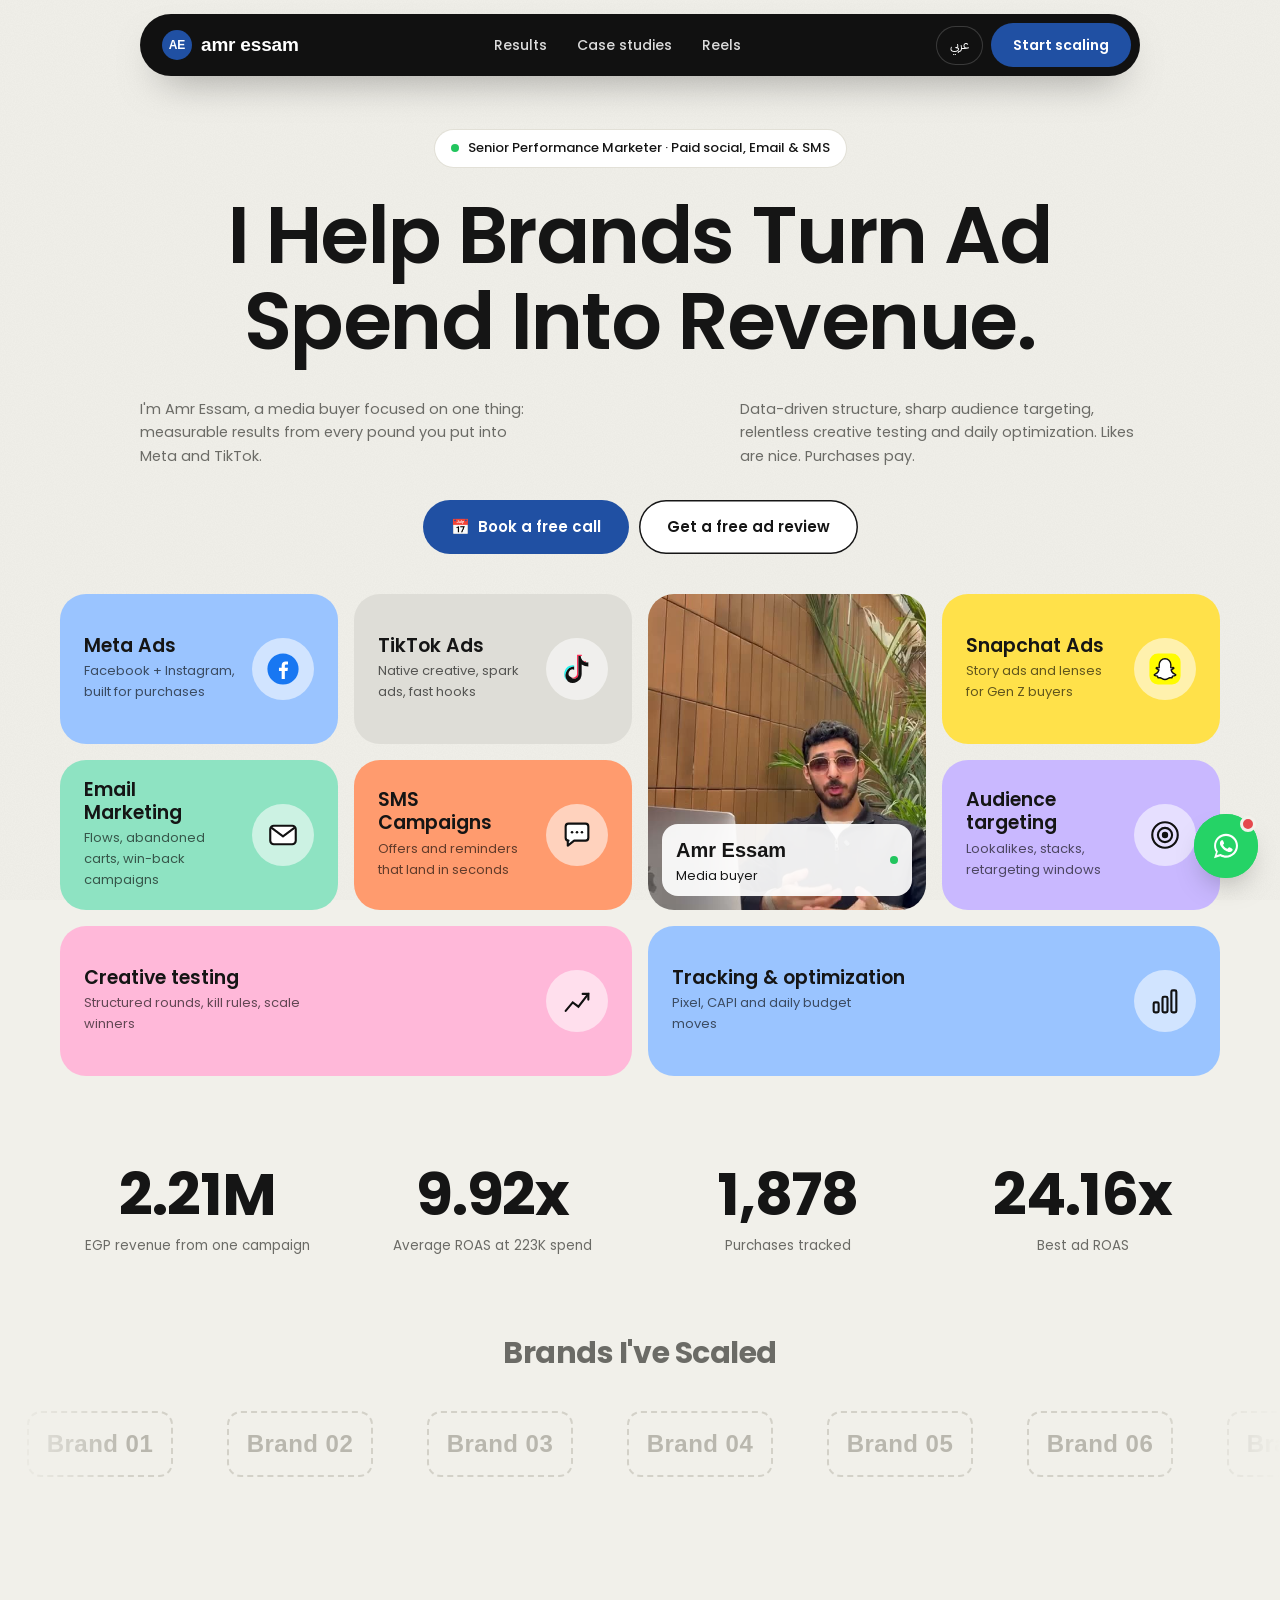
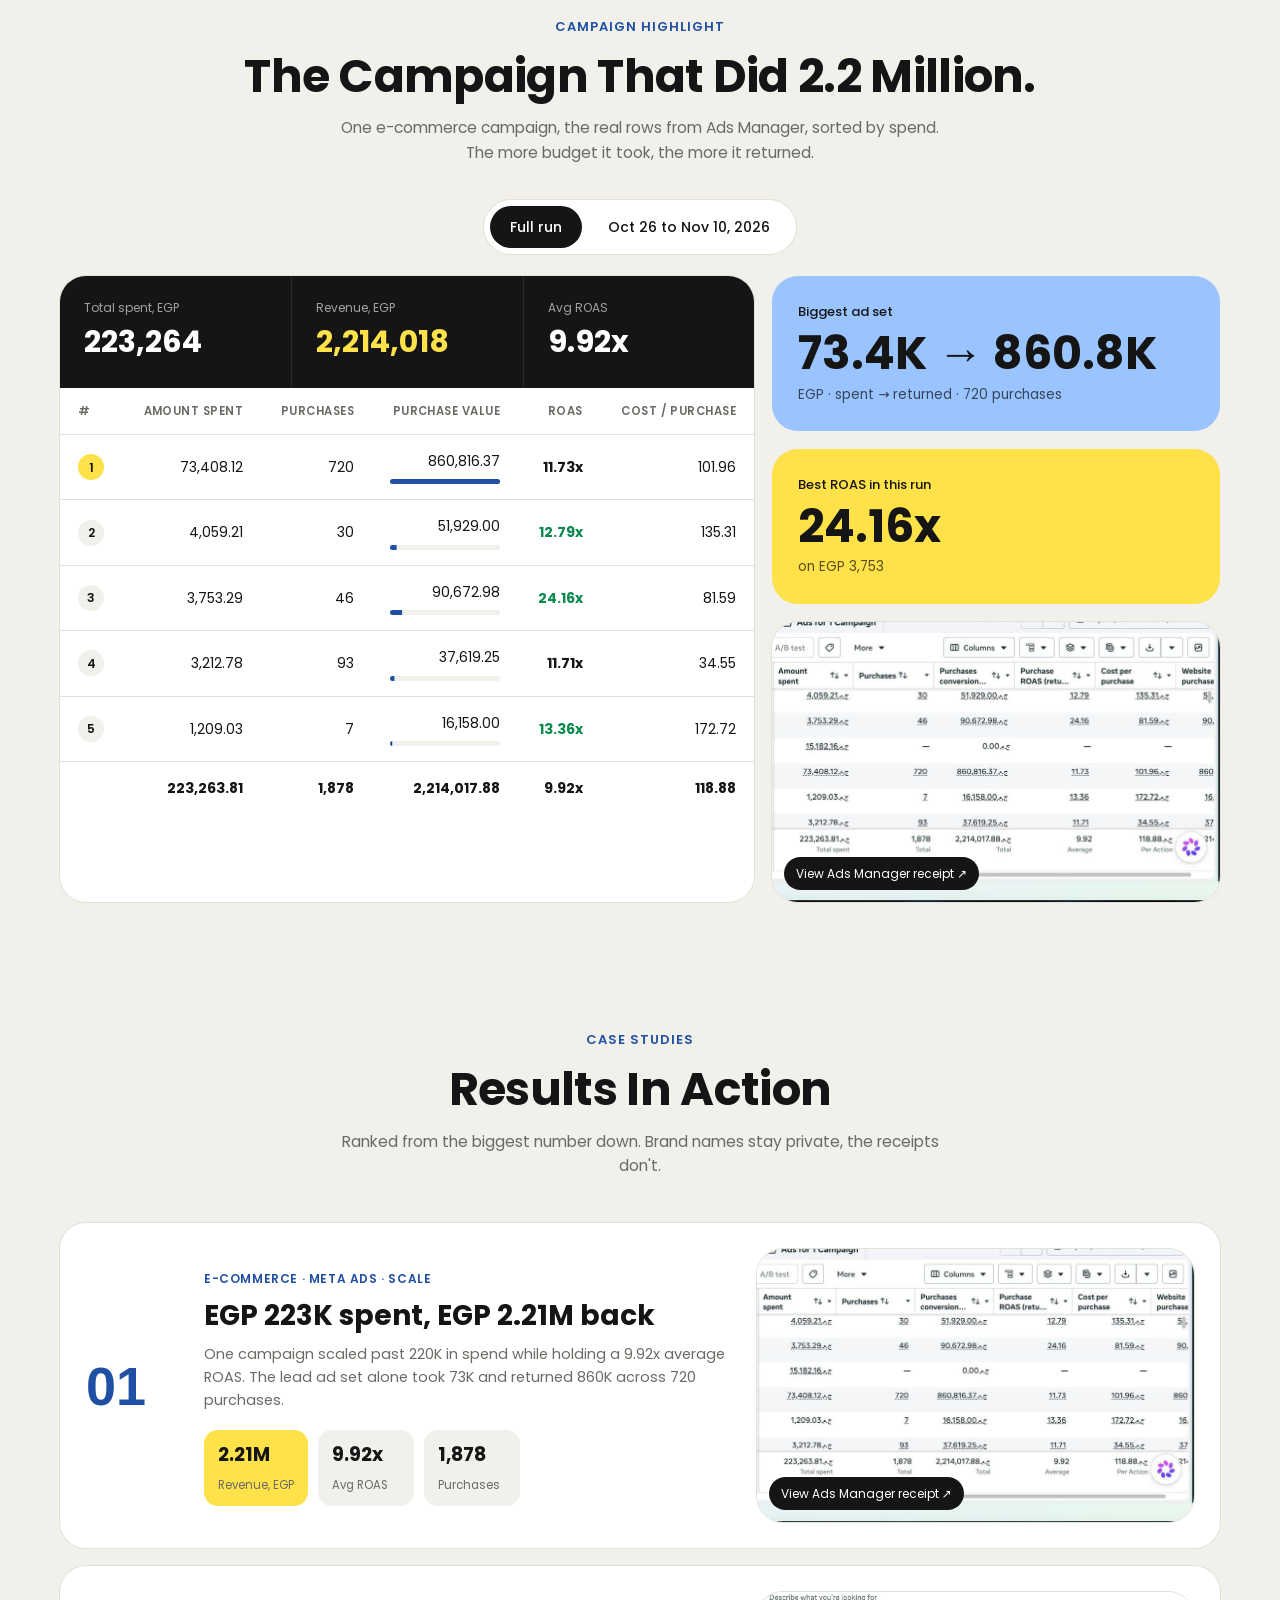
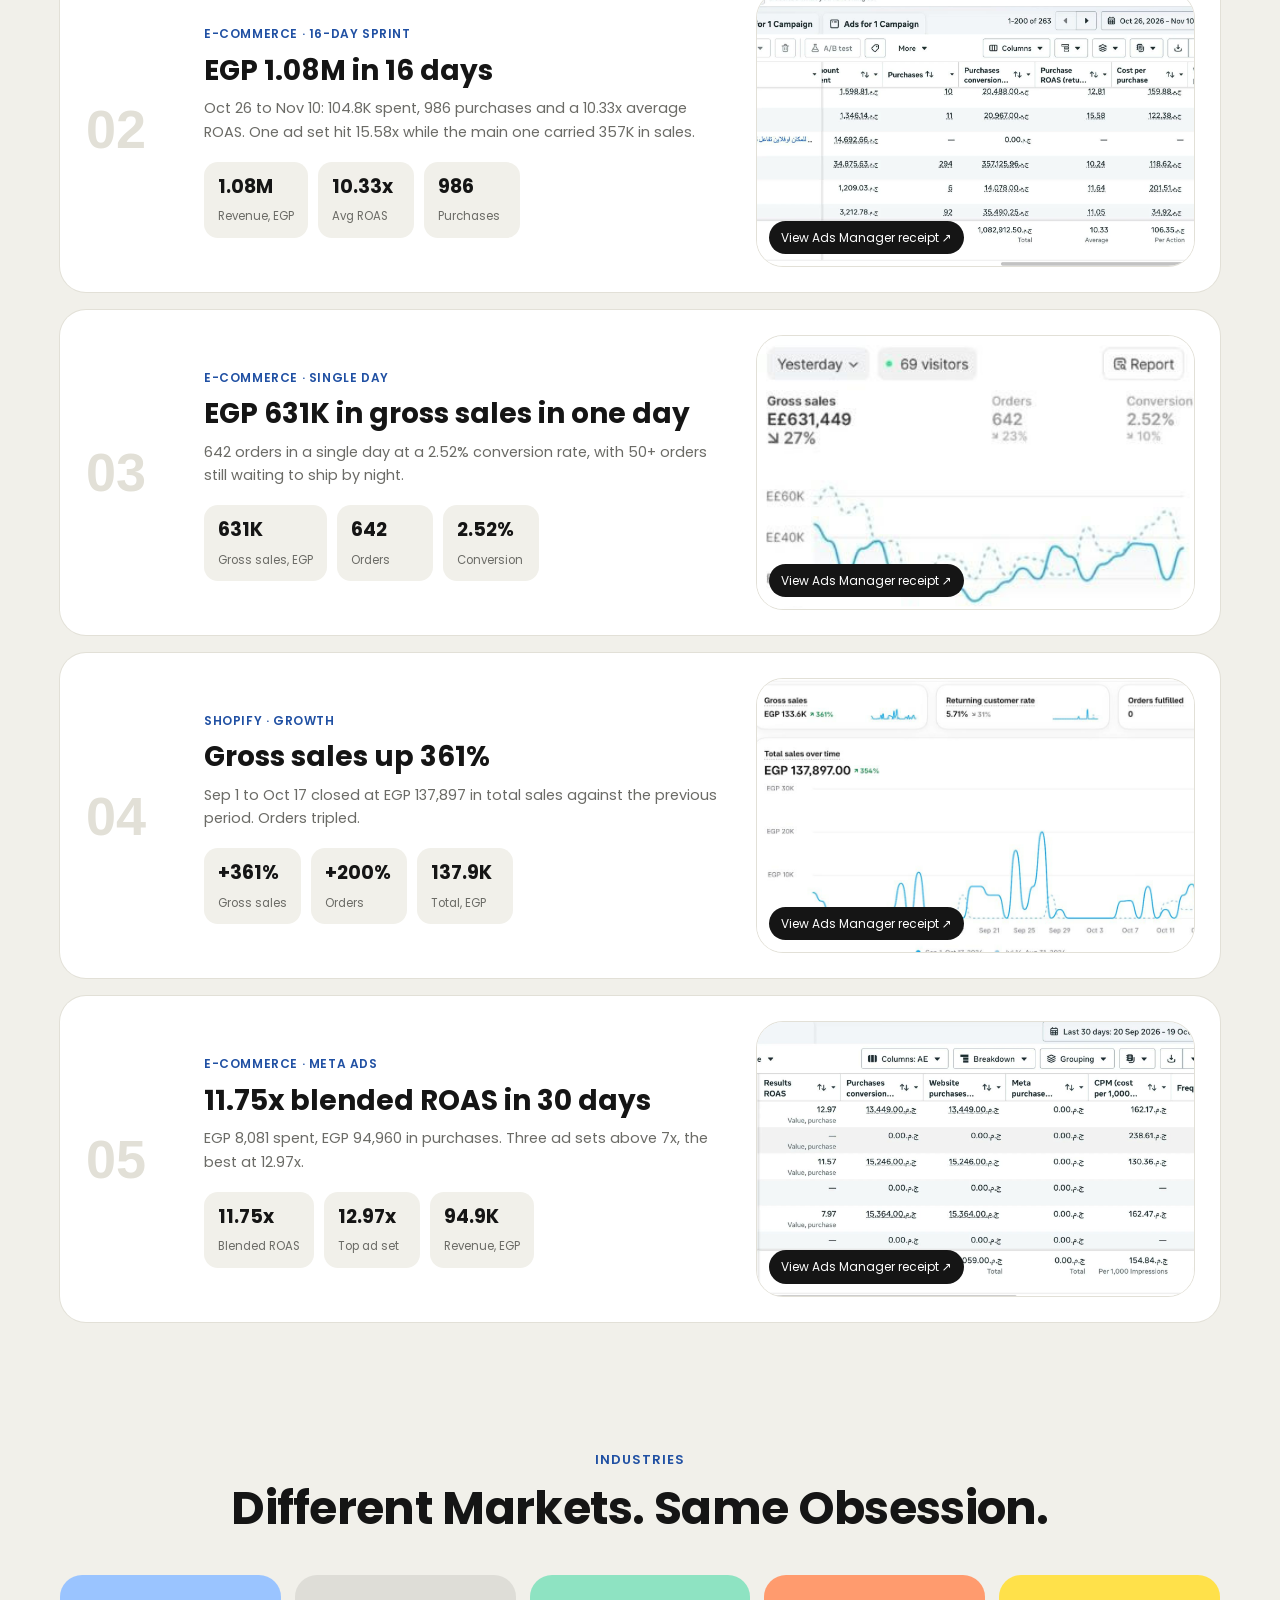
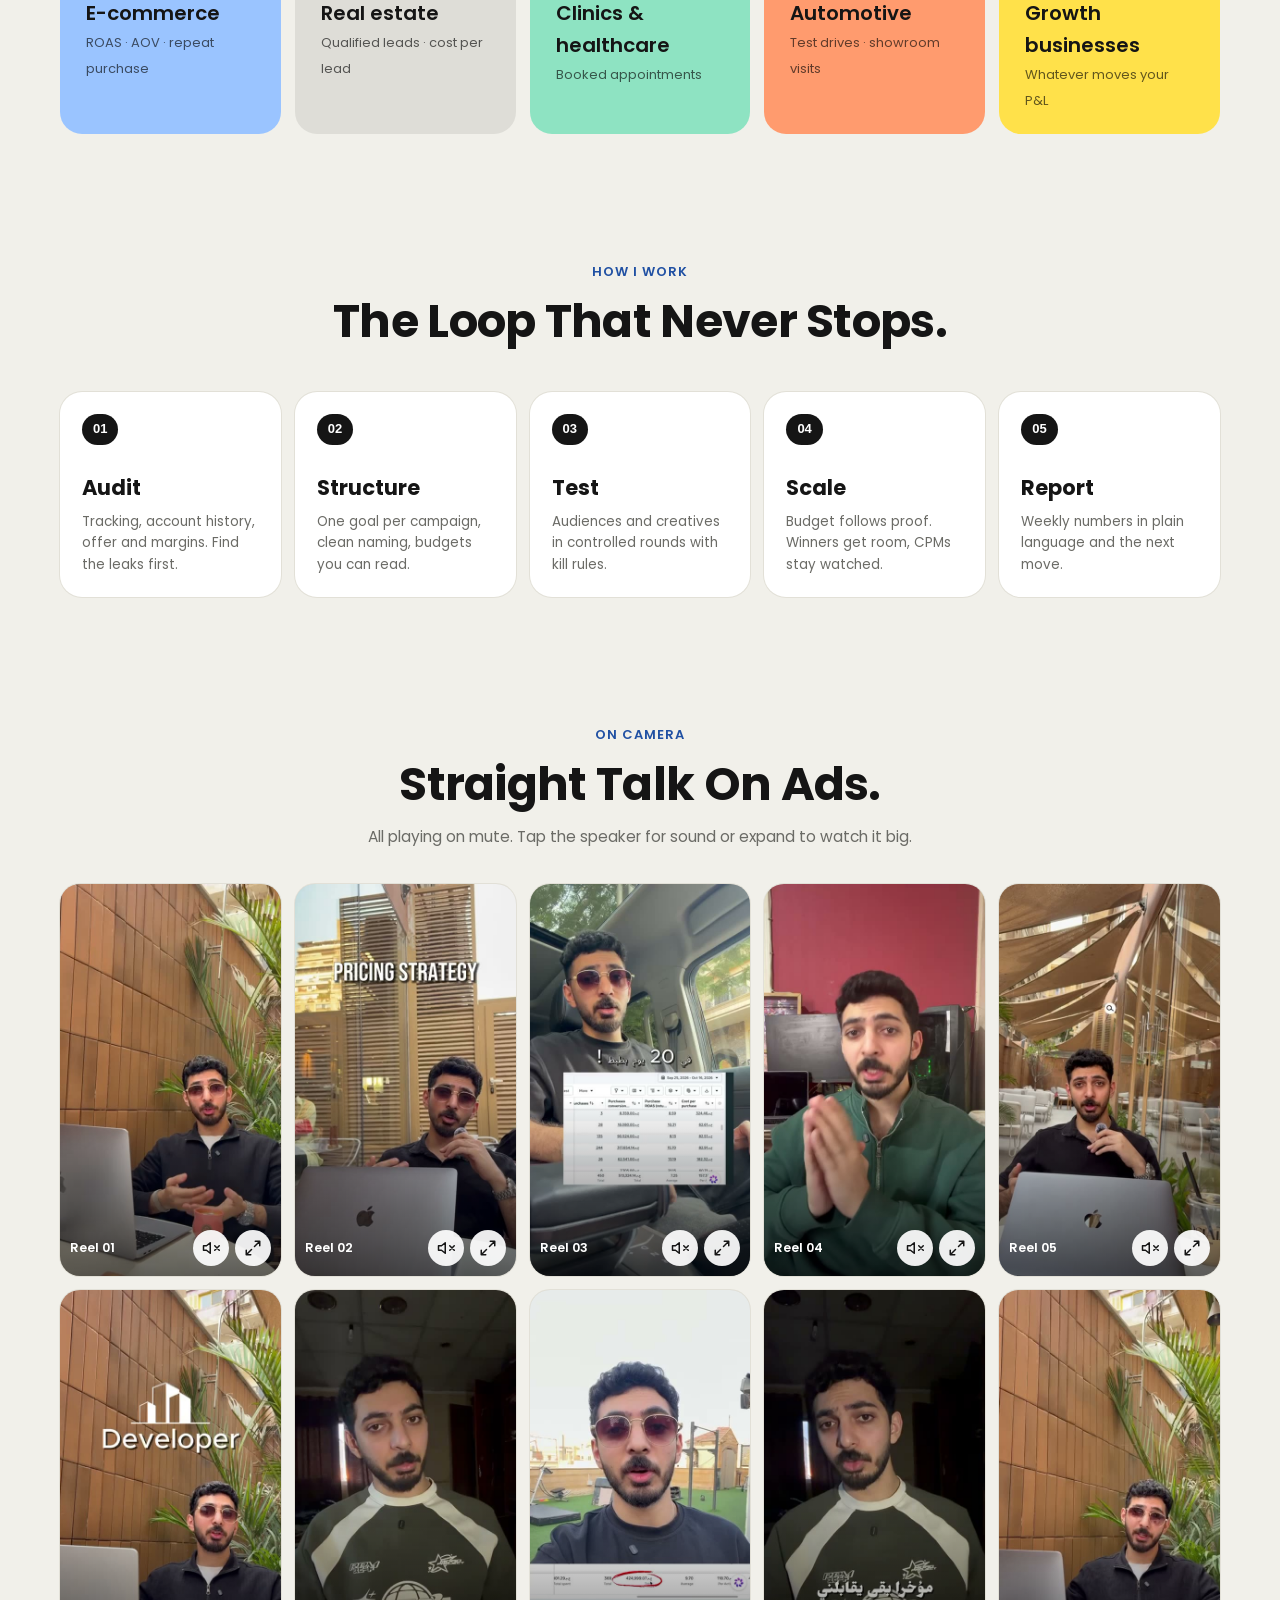
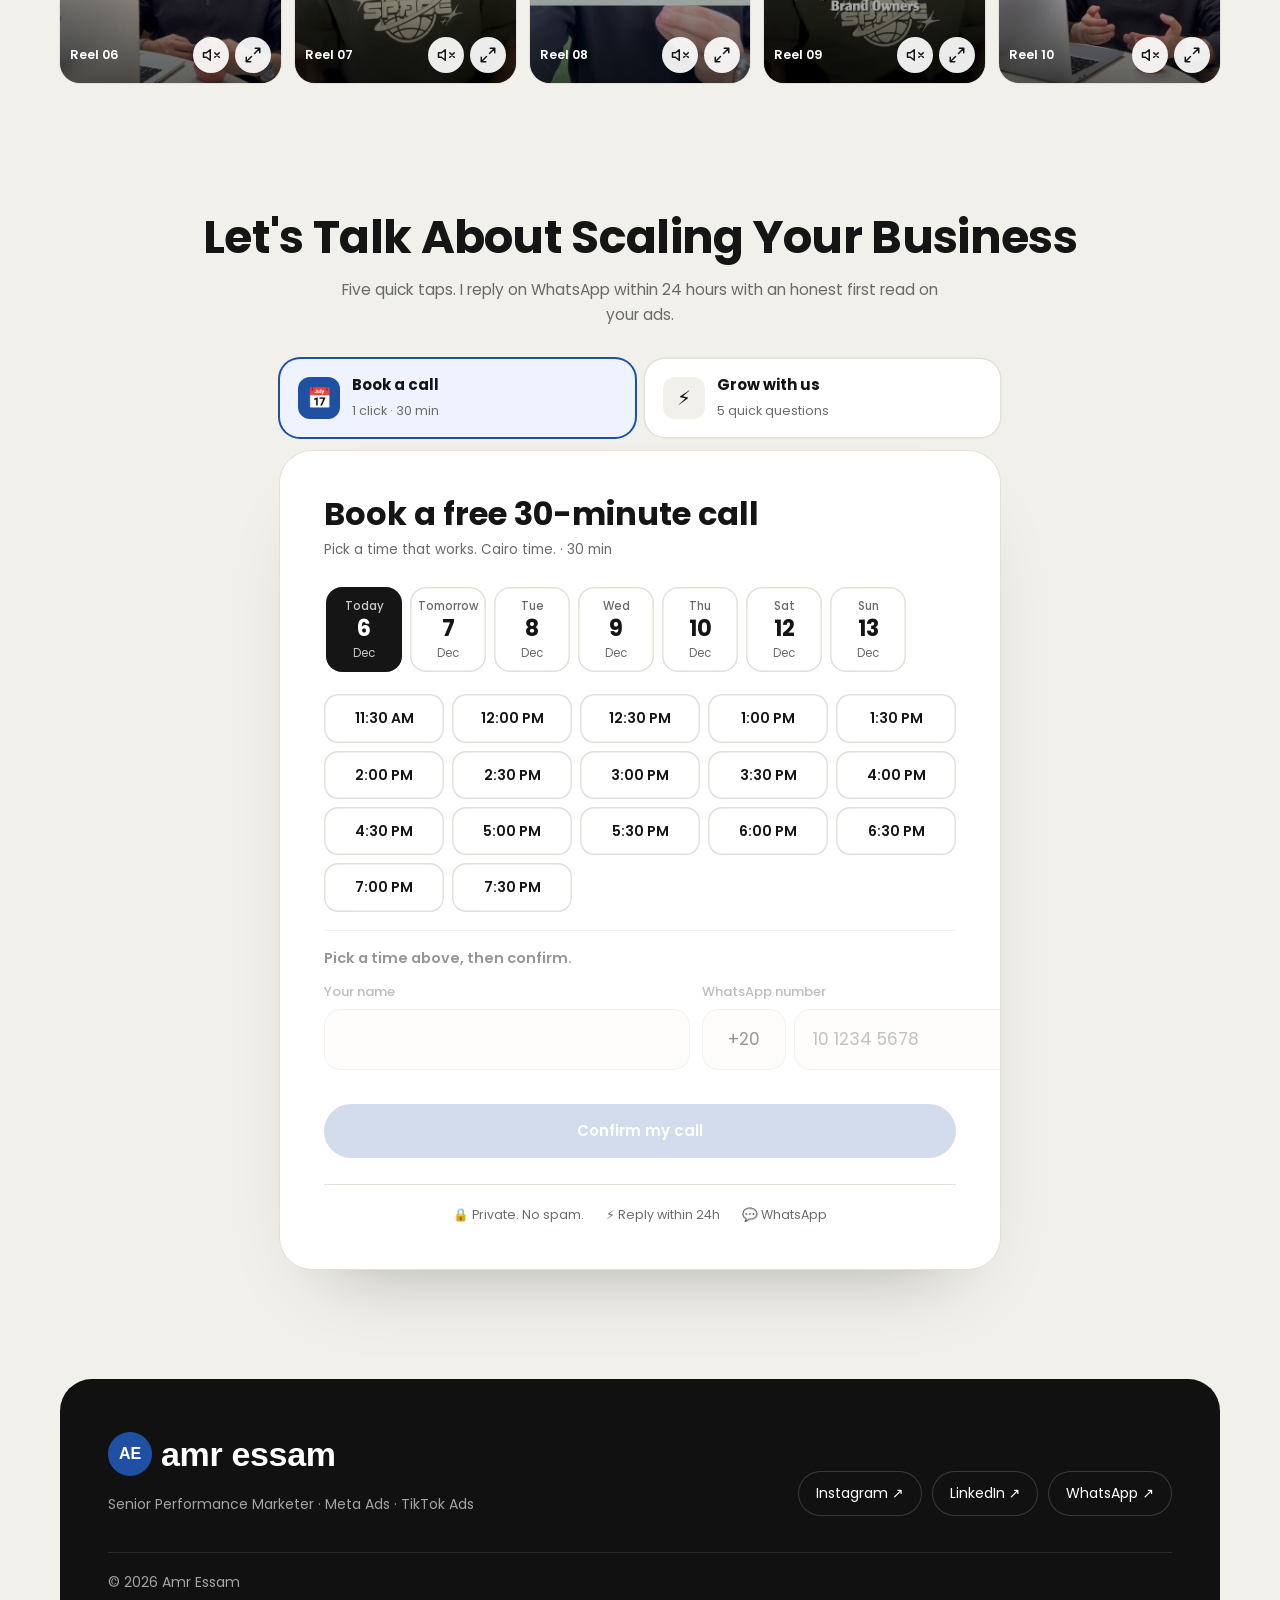
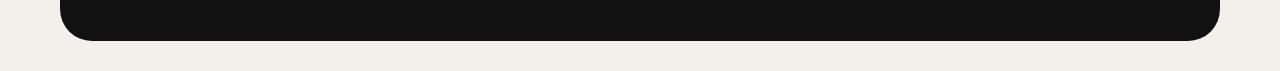
==== commit 87d223d3: "Loading screen, reels gallery with sound and expand, CTAs and service tiles jump to the form Co-Auth" ====
--- a/index.html
+++ b/index.html
@@ -16,6 +16,34 @@
 <link rel="stylesheet" href="css/site.css">
 </head>
 <body>
+
+<div class="loader" id="loader" aria-hidden="true">
+  <div class="ld-in">
+    <div class="ld-mark"><span>AE</span><svg viewBox="0 0 100 100"><circle cx="50" cy="50" r="46"/></svg></div>
+    <div class="ld-name">amr essam</div>
+    <div class="ld-role">Senior Performance Marketer</div>
+    <div class="ld-bar"><i id="ldBar"></i></div>
+    <div class="ld-num"><span id="ldNum">0</span>%</div>
+  </div>
+</div>
+<script>
+(function () {
+  var el = document.getElementById("loader"), bar = document.getElementById("ldBar"), num = document.getElementById("ldNum");
+  var p = 0, done = false, ready = false, winLoaded = false, t0 = Date.now();
+  document.documentElement.classList.add("is-loading");
+  function set(v) { bar.style.transform = "scaleX(" + v / 100 + ")"; num.textContent = Math.round(v); }
+  function finish() {
+    if (done) return; done = true;
+    var wait = Math.max(0, 900 - (Date.now() - t0));
+    setTimeout(function () { set(100); setTimeout(function () { el.classList.add("out"); document.documentElement.classList.remove("is-loading"); setTimeout(function () { el.remove(); }, 700); }, 250); }, wait);
+  }
+  (function tick() { if (done) return; p += (92 - p) * 0.06; set(p); setTimeout(tick, 40); })();
+  function check() { if (ready && winLoaded) finish(); }
+  window.__aeLoaded = function () { ready = true; check(); };
+  window.addEventListener("load", function () { winLoaded = true; check(); });
+  setTimeout(finish, 3500);
+})();
+</script>
 
 <header class="nav-wrap">
   <nav class="nav">
@@ -83,14 +111,10 @@
   </section>
 
   <section class="sec wrap" id="reels" data-sec="reels">
-    <div class="reels-head">
-      <div>
-        <p class="kicker left" data-t="k.reels">On camera</p>
-        <h2 class="h2 left" data-t="reels.title">Straight Talk On Ads.</h2>
-      </div>
-      <div class="arrows"><button id="rp" aria-label="Previous">←</button><button id="rn" aria-label="Next">→</button></div>
-    </div>
-    <div class="reels" id="reelList"></div>
+    <p class="kicker" data-t="k.reels">On camera</p>
+    <h2 class="h2" data-t="reels.title">Straight Talk On Ads.</h2>
+    <p class="lede center" data-t="reels.lede">All playing on mute. Tap the speaker for sound or expand to watch it big.</p>
+    <div class="gallery" id="reelList"></div>
   </section>
 
   <section class="sec wrap" id="contact">
--- a/css/site.css
+++ b/css/site.css
@@ -366,3 +366,54 @@
 .logo-txt{white-space:nowrap}
 @media (max-width:620px){.nav{padding:7px 7px 7px 14px;gap:8px}html[dir="rtl"] .nav{padding:7px 14px 7px 7px}.logo-txt{font-size:15px}.nav .btn-sm{padding:9px 14px;font-size:13px}.lang{padding:8px 11px}}
 @media (max-width:360px){.logo-txt{display:none}}
+
+/* ===== v2.2: loader, gallery, CTA jumps ===== */
+html,body,a,button,video,.gv,.lb,.lb *{cursor:auto}
+a,button,[role="button"],.gv video,.gv-b{cursor:pointer!important}
+.lb video{cursor:auto!important}
+html.is-loading{overflow:hidden}
+.loader{position:fixed;inset:0;z-index:999;background:var(--paper);display:grid;place-items:center;transition:opacity .6s ease,visibility .6s}
+.loader.out{opacity:0;visibility:hidden}
+.ld-in{display:flex;flex-direction:column;align-items:center;gap:6px;text-align:center}
+.ld-mark{position:relative;width:96px;height:96px;display:grid;place-items:center;margin-bottom:14px}
+.ld-mark span{width:72px;height:72px;border-radius:50%;background:var(--blue);color:#fff;display:grid;place-items:center;font-family:"Chillax",sans-serif;font-weight:700;font-size:24px;animation:ldpop .8s cubic-bezier(.16,1,.3,1) both}
+.ld-mark svg{position:absolute;inset:0;width:100%;height:100%;transform:rotate(-90deg)}
+.ld-mark circle{fill:none;stroke:var(--ink);stroke-width:2.5;stroke-dasharray:290;stroke-dashoffset:290;stroke-linecap:round;animation:ldring 1.6s cubic-bezier(.65,0,.35,1) infinite}
+@keyframes ldpop{from{transform:scale(.4);opacity:0}}
+@keyframes ldring{0%{stroke-dashoffset:290}60%{stroke-dashoffset:0}100%{stroke-dashoffset:-290}}
+.ld-name{font-family:"Chillax",sans-serif;font-weight:600;font-size:30px;letter-spacing:-.01em;animation:ldup .7s .1s cubic-bezier(.16,1,.3,1) both}
+.ld-role{font-size:13px;color:var(--mute);animation:ldup .7s .2s cubic-bezier(.16,1,.3,1) both}
+.ld-bar{width:180px;height:4px;border-radius:2px;background:var(--line);overflow:hidden;margin-top:22px}
+.ld-bar i{display:block;height:100%;width:100%;background:var(--blue);transform:scaleX(0);transform-origin:left;transition:transform .2s linear}
+.ld-num{font-size:12px;font-weight:600;color:var(--mute);margin-top:6px;font-variant-numeric:tabular-nums}
+@keyframes ldup{from{opacity:0;transform:translateY(10px)}}
+
+.hero-ctas .btn-ghost{background:var(--card);box-shadow:inset 0 0 0 1.5px var(--ink)}
+.hero-ctas .btn-ghost:hover{background:var(--ink);color:#fff;transform:translateY(-2px)}
+#contact,#modes{scroll-margin-top:110px}
+.tile[data-goto]{cursor:pointer}
+.tile[data-goto]:focus-visible{outline:3px solid var(--blue);outline-offset:3px}
+.tile[data-goto]::after{content:"→";position:absolute;top:12px;inset-inline-end:16px;font-weight:600;opacity:0;transform:translateX(-6px);transition:opacity .25s,transform .25s}
+html[dir="rtl"] .tile[data-goto]::after{content:"←";transform:translateX(6px)}
+.tile[data-goto]:hover::after{opacity:.6;transform:none}
+
+/* reels gallery */
+.gallery{display:grid;grid-template-columns:repeat(5,1fr);gap:14px;margin-top:34px}
+.gv{position:relative;aspect-ratio:9/16;border-radius:20px;overflow:hidden;background:#d9d7cf;box-shadow:0 0 0 1px var(--line);transition:box-shadow .3s,transform .3s}
+.gv video{position:absolute;inset:0;width:100%;height:100%;object-fit:cover}
+.gv:hover{transform:translateY(-3px)}
+.gv.on{box-shadow:0 0 0 3px var(--blue)}
+.gv::after{content:"";position:absolute;inset:auto 0 0;height:45%;background:linear-gradient(to top,rgba(0,0,0,.6),transparent);pointer-events:none}
+.gv-bar{position:absolute;z-index:2;inset:auto 10px 10px;display:flex;align-items:center;gap:6px}
+.gv-t{flex:1;color:#fff;font-size:12.5px;font-weight:600;white-space:nowrap;overflow:hidden;text-overflow:ellipsis}
+.gv-b{width:36px;height:36px;flex:none;border-radius:50%;background:rgba(255,255,255,.92);color:var(--ink);display:grid;place-items:center;transition:transform .2s,background .2s}
+.gv-b:hover{transform:scale(1.1);background:#fff}
+.gv.on .snd{background:var(--blue);color:#fff}
+.lb-reel{background:rgba(10,10,10,.92)}
+.theater{position:relative;display:flex;justify-content:center}
+.theater video{height:min(86vh,900px);max-width:94vw;aspect-ratio:9/16;border-radius:18px;background:#000}
+.th-min{position:absolute;top:12px;inset-inline-end:12px;width:42px;height:42px;border-radius:50%;background:rgba(255,255,255,.92);color:var(--ink);display:grid;place-items:center}
+@media (max-width:1100px){.gallery{grid-template-columns:repeat(4,1fr)}}
+@media (max-width:860px){.gallery{grid-template-columns:repeat(3,1fr)}}
+@media (max-width:620px){.gallery{grid-template-columns:repeat(2,1fr);gap:10px}.gv{border-radius:16px}.gv-b{width:32px;height:32px}.gv-t{font-size:11.5px}}
+@media (prefers-reduced-motion:reduce){.ld-mark circle{animation:none;stroke-dashoffset:0}}
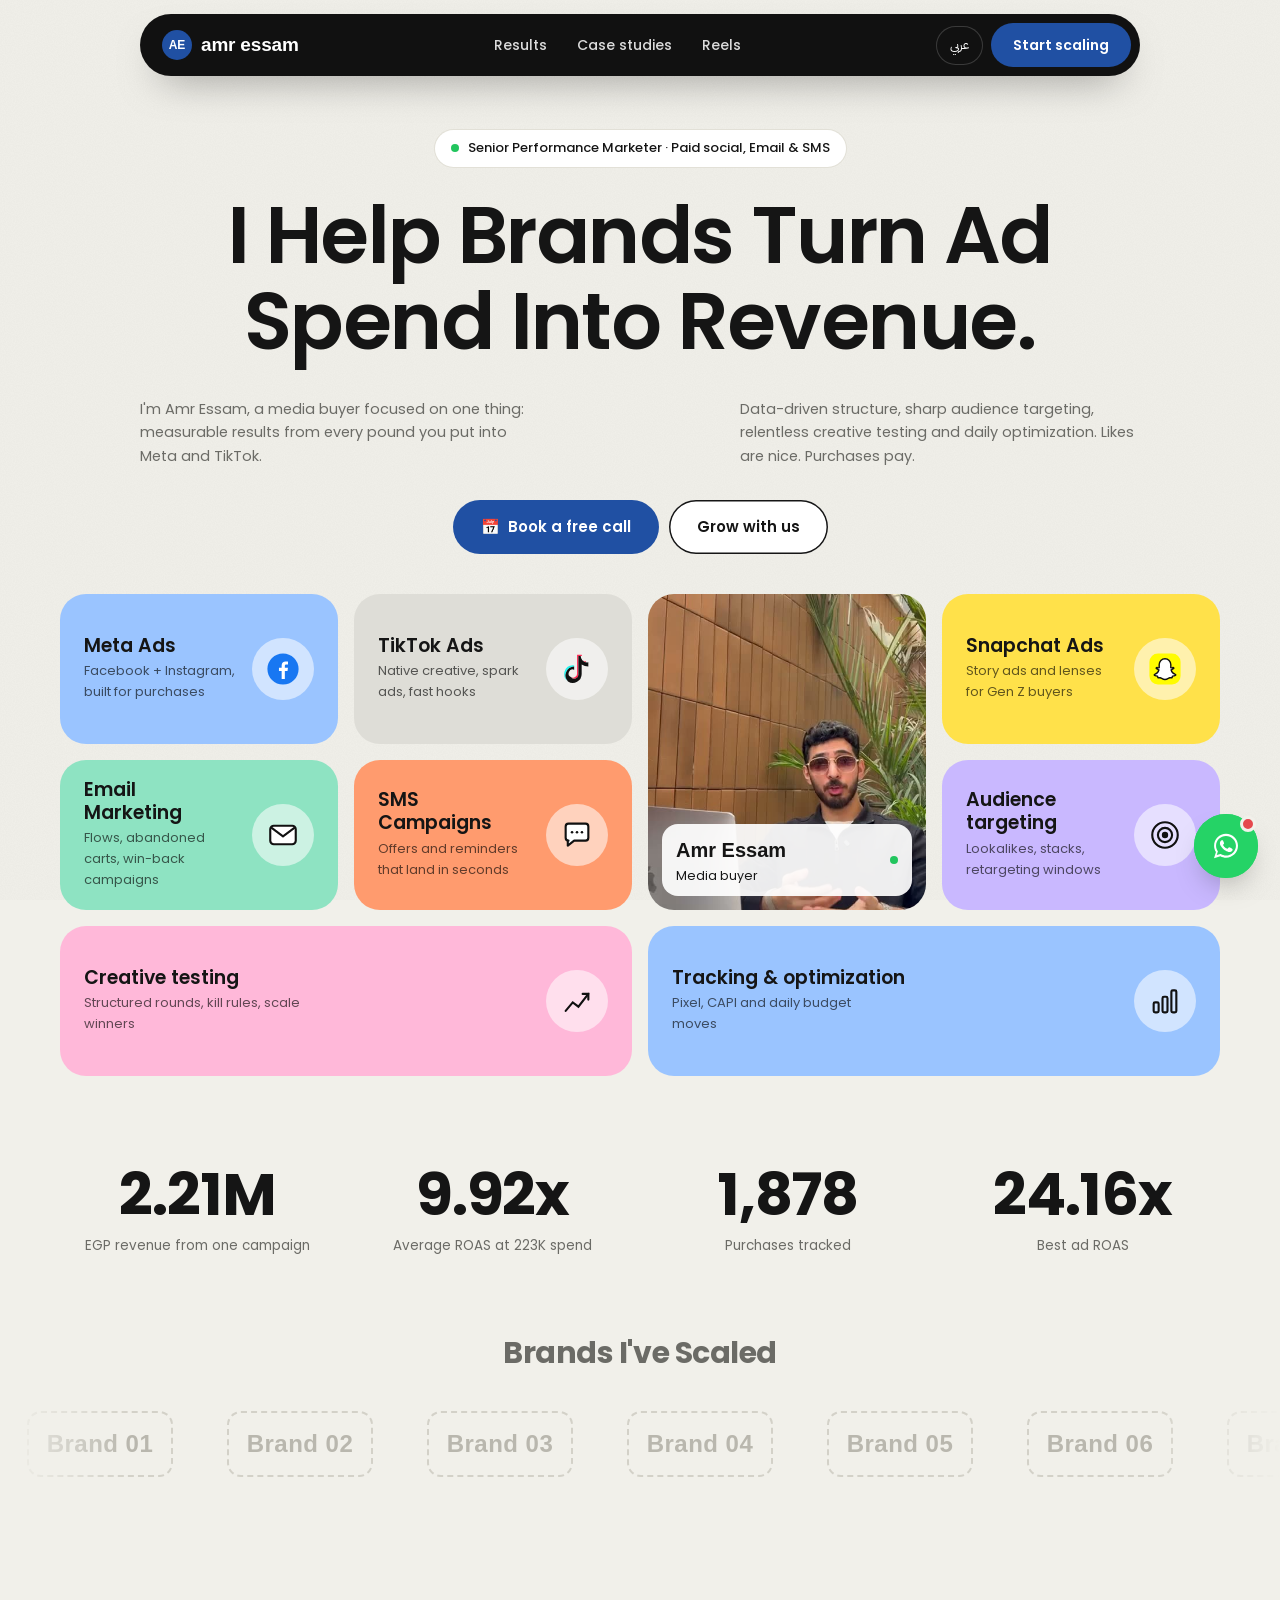
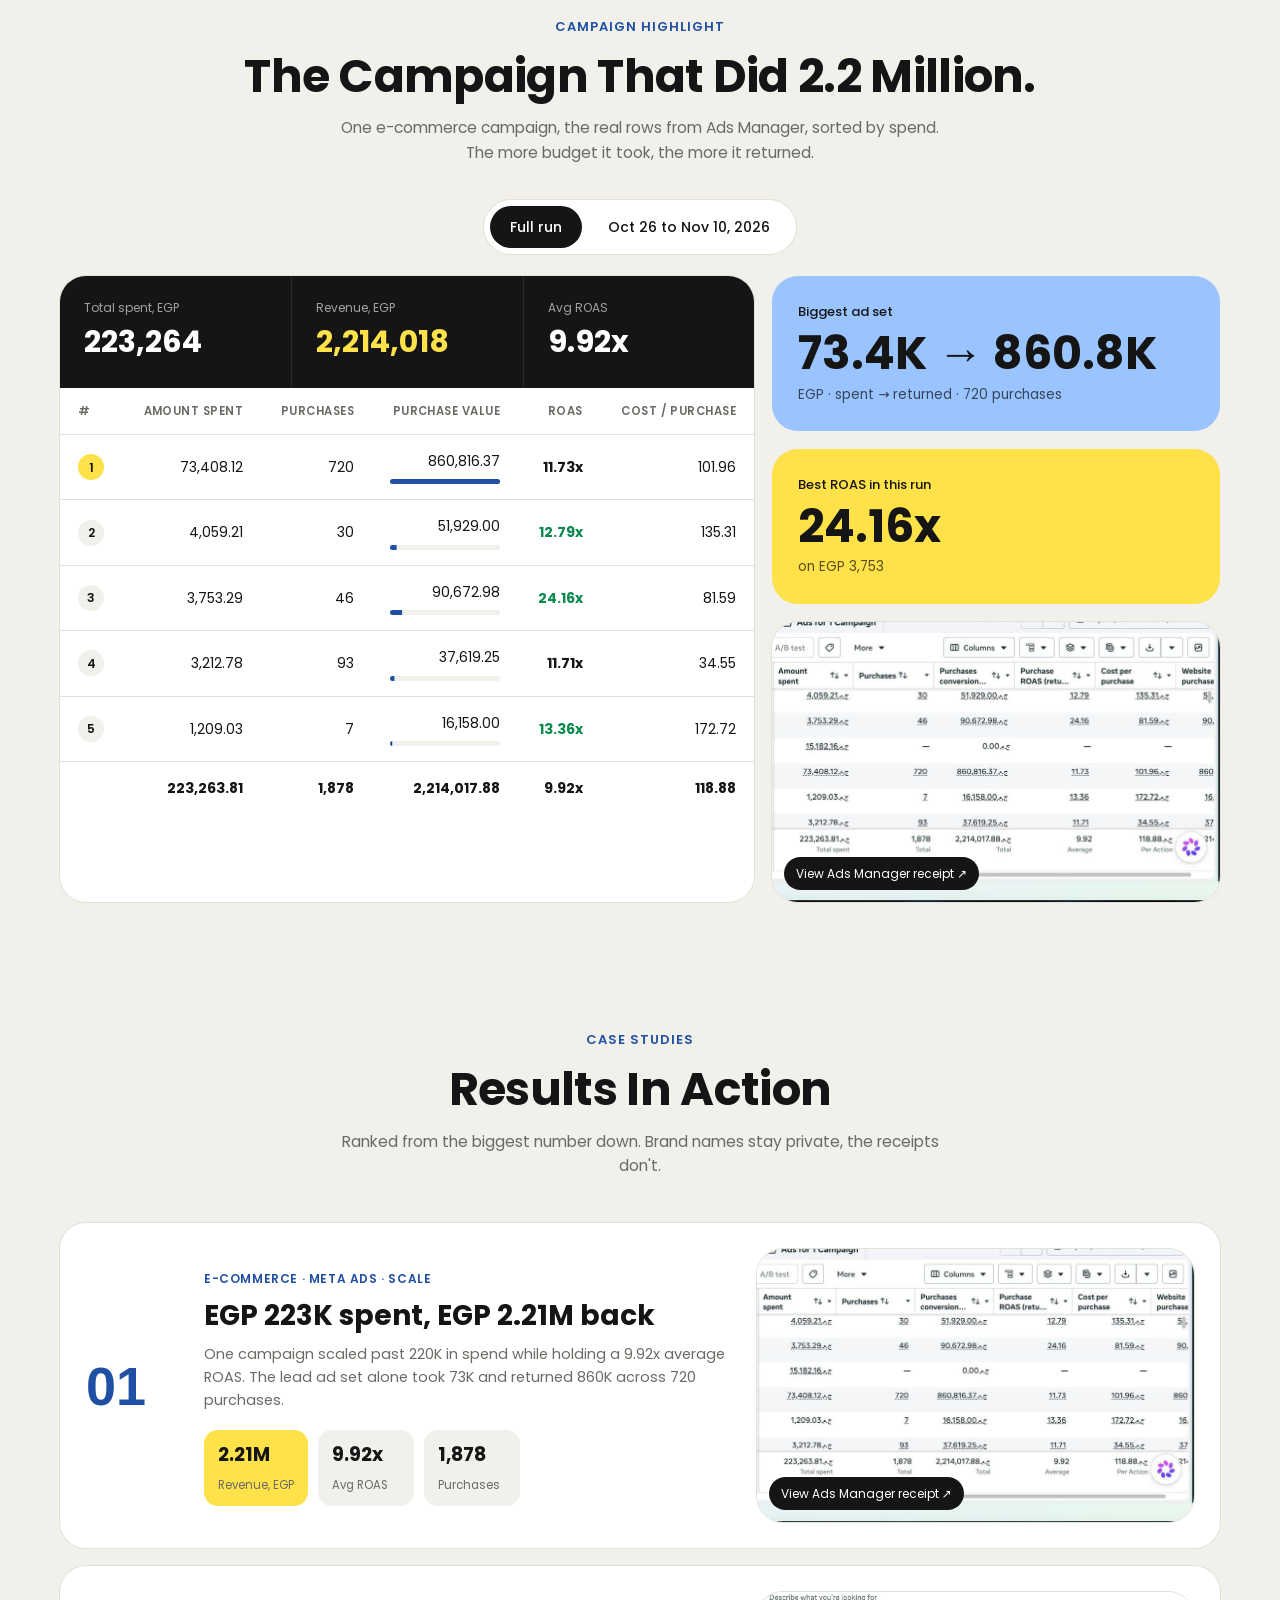
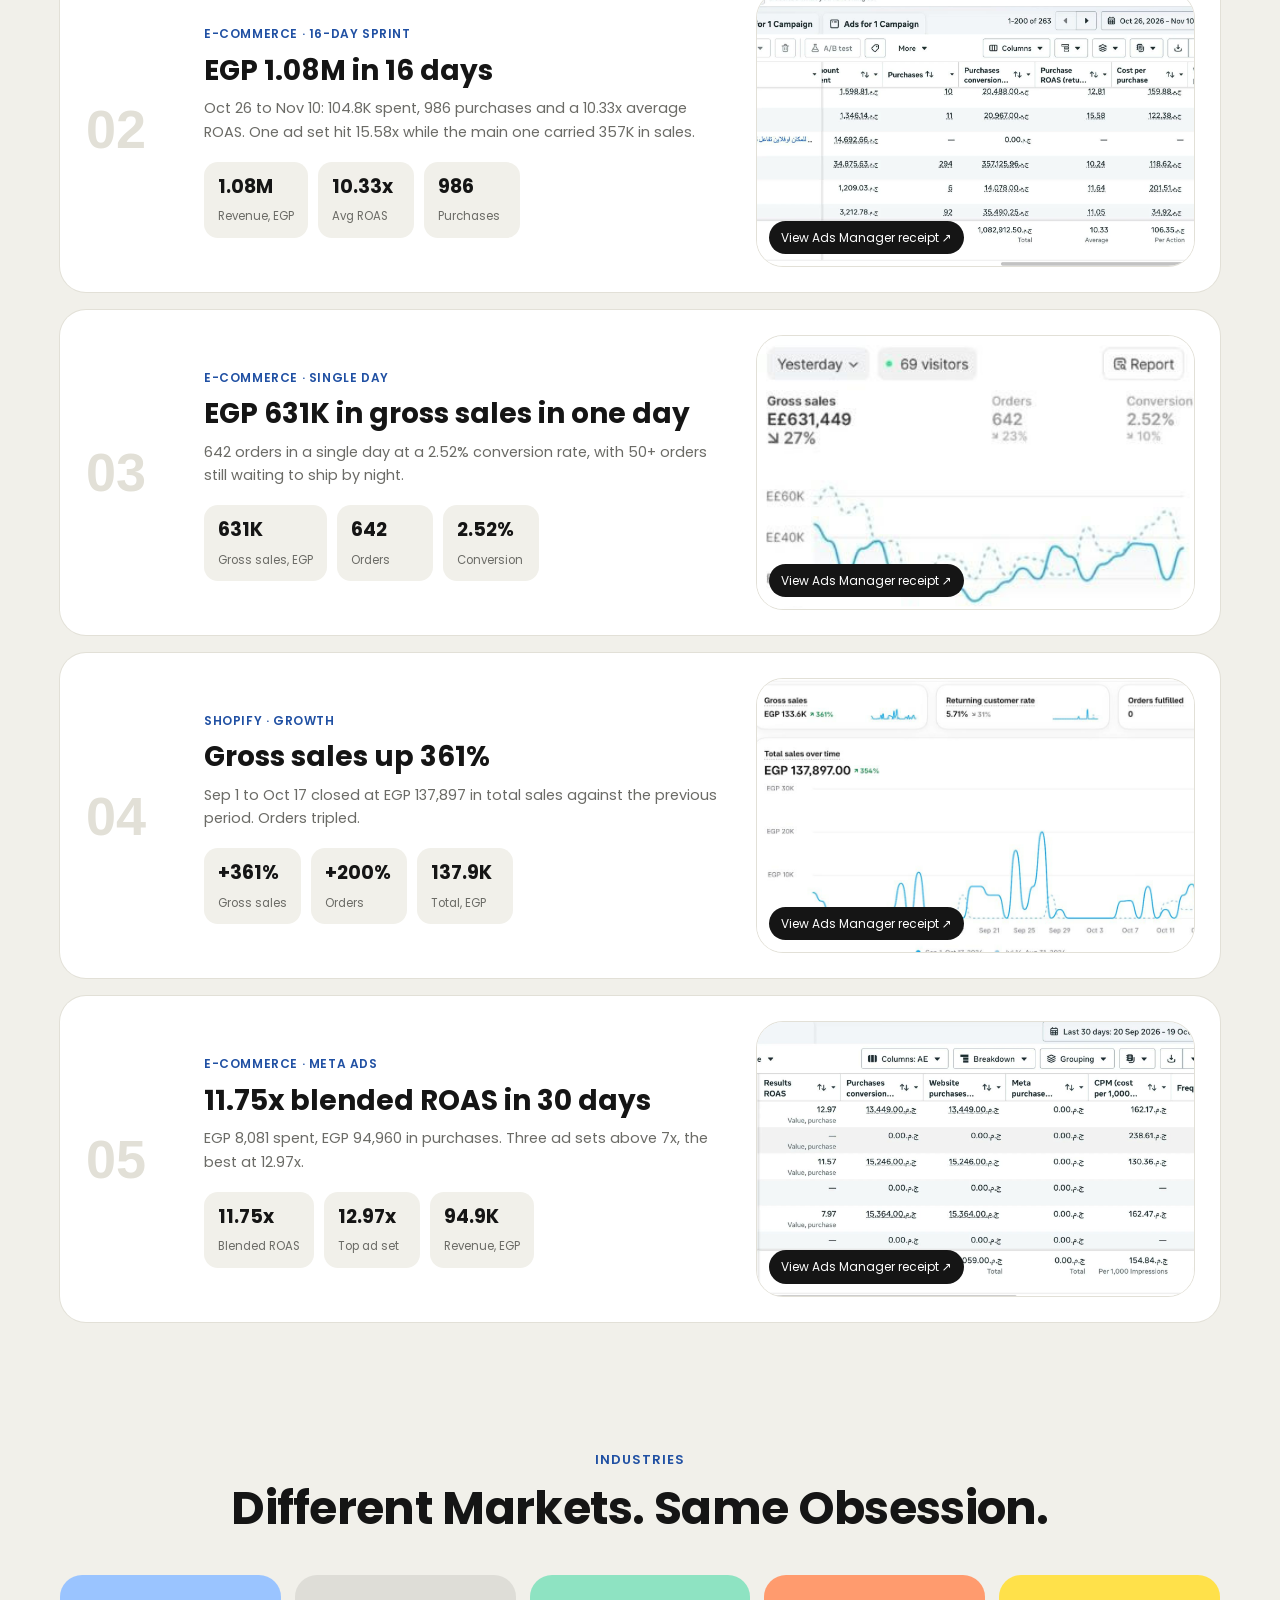
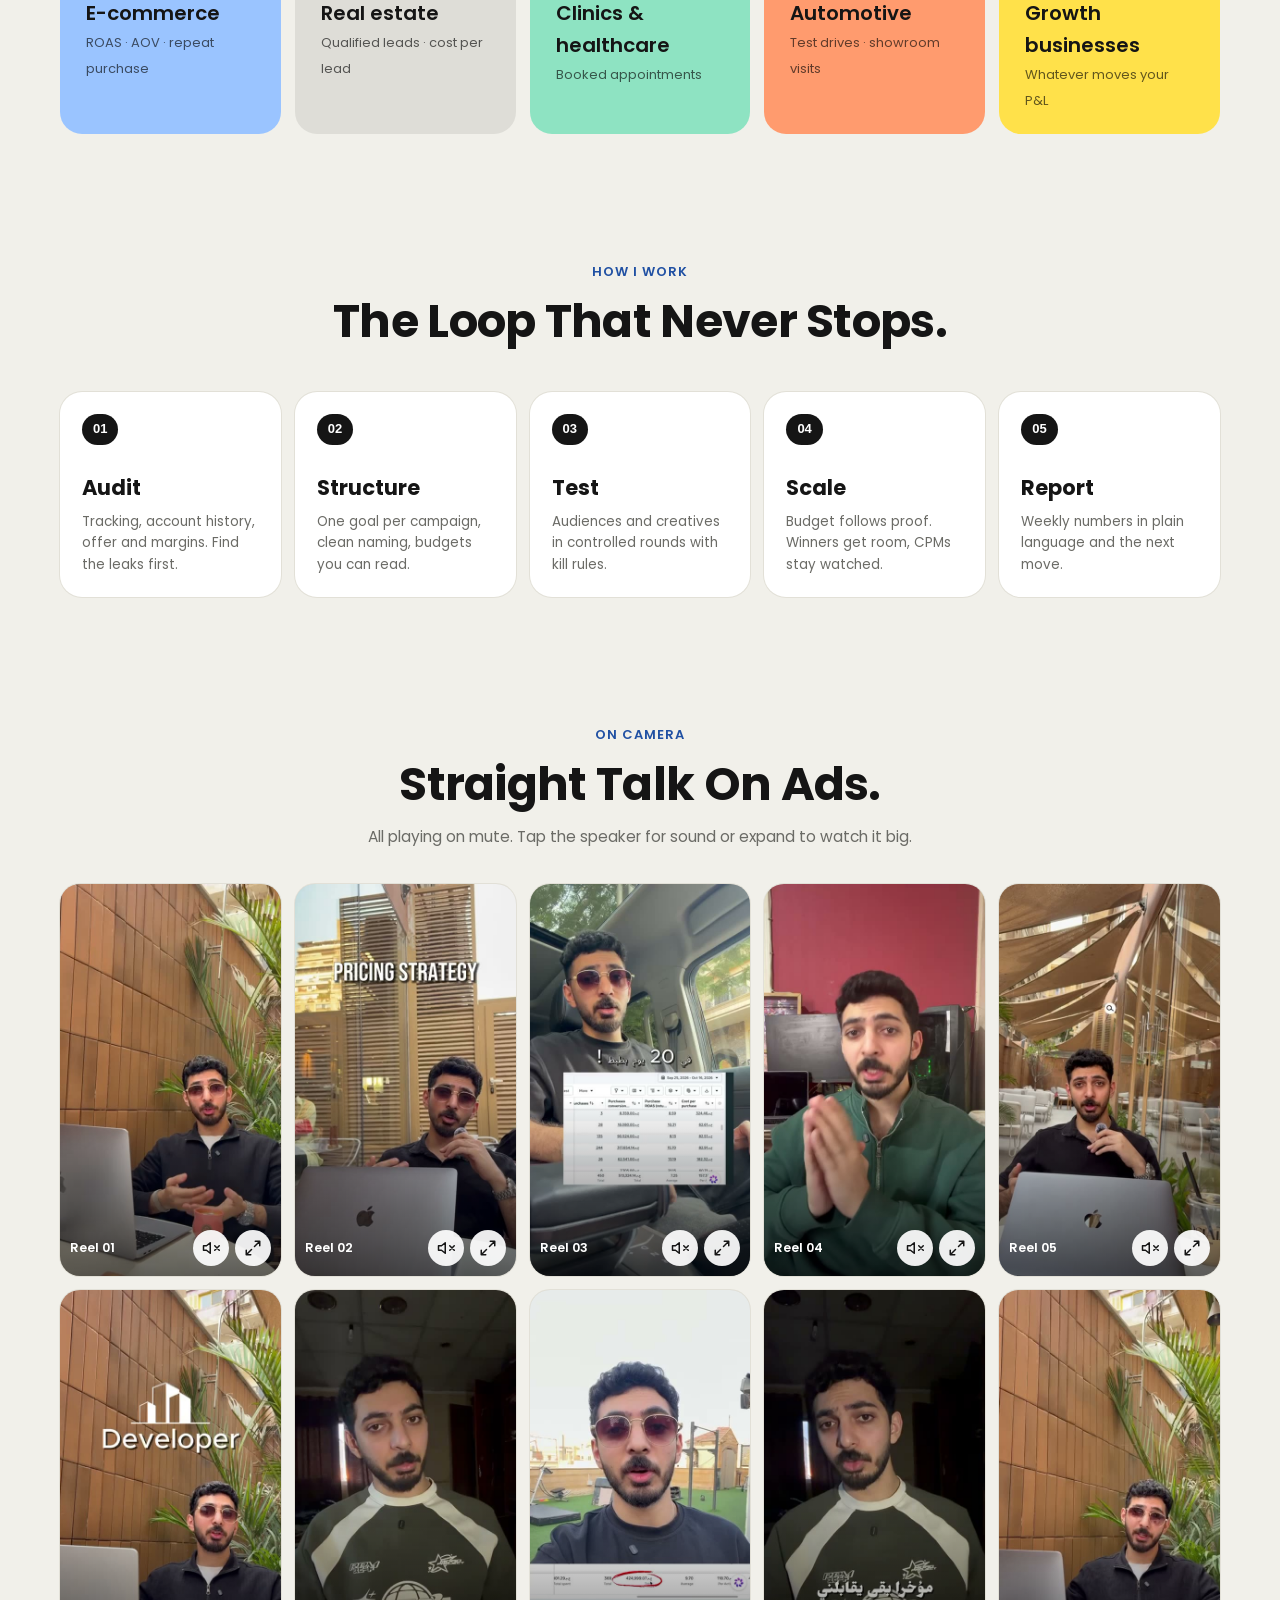
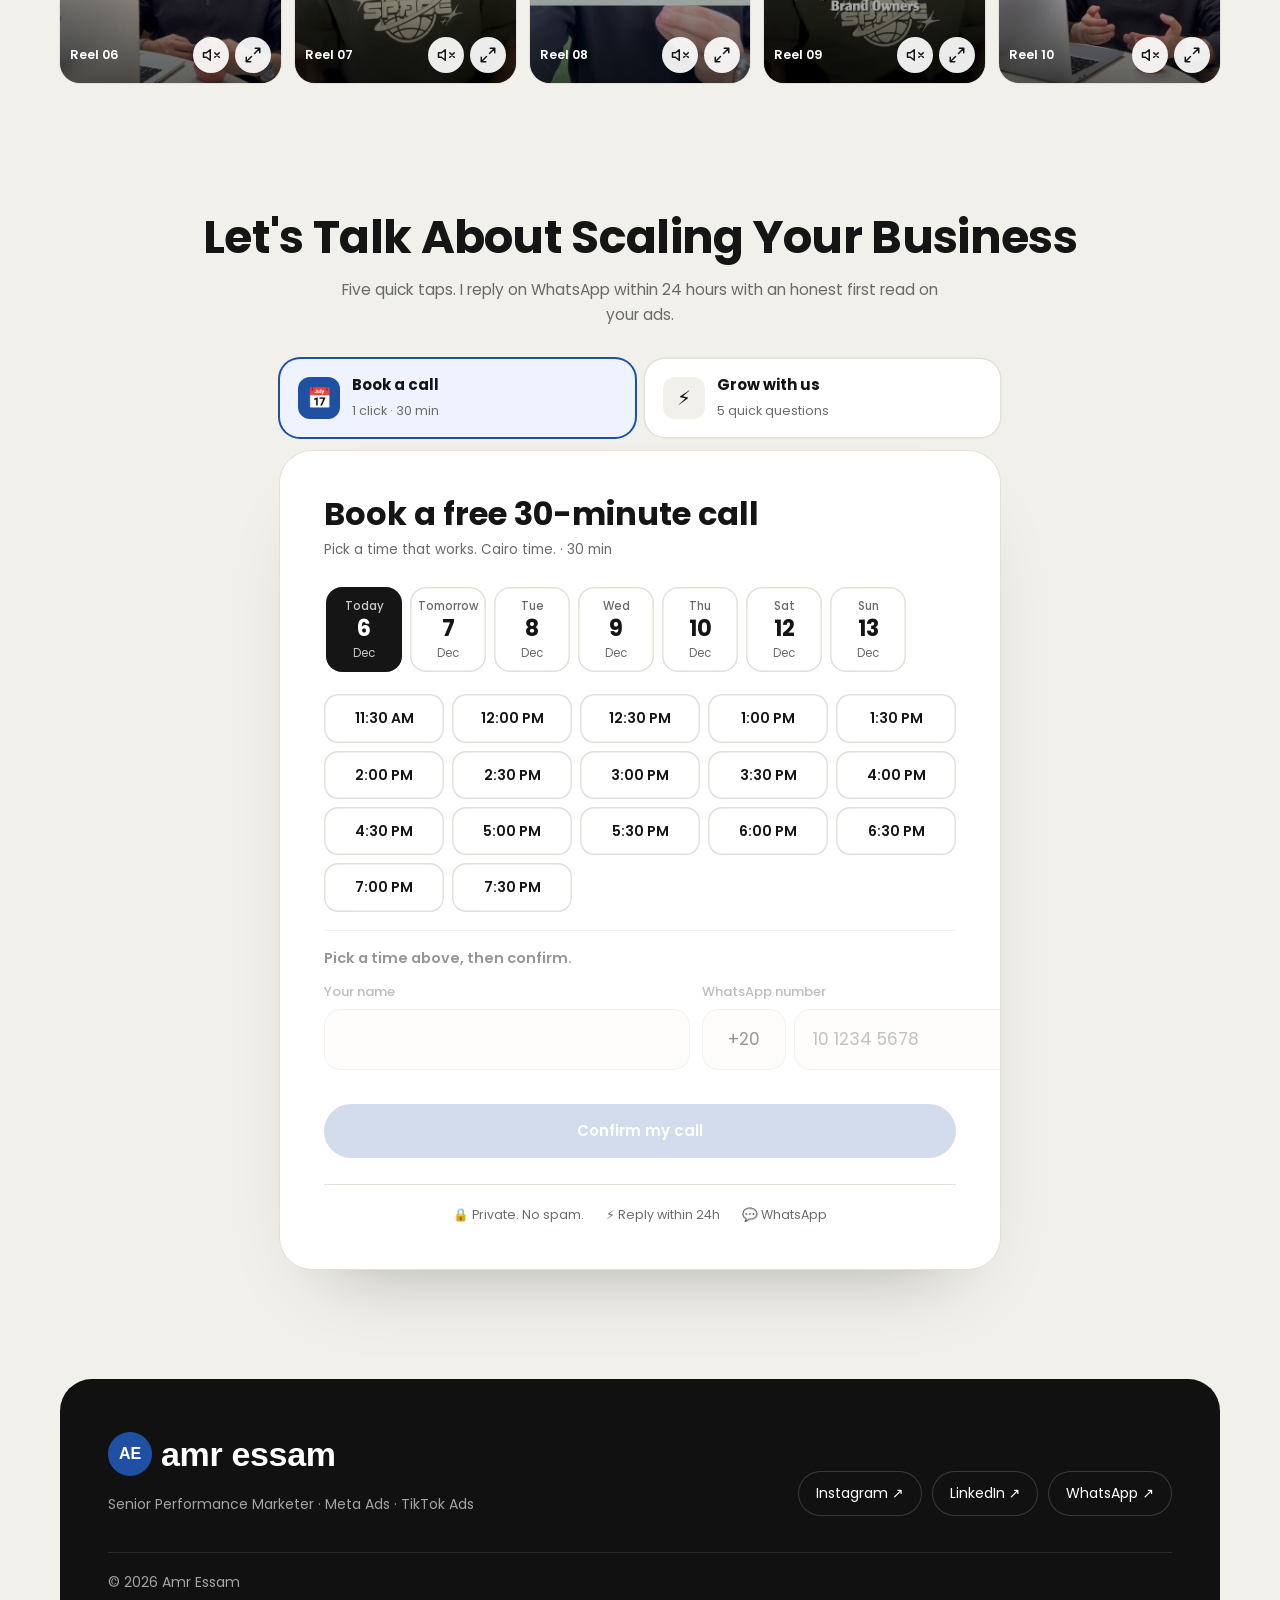
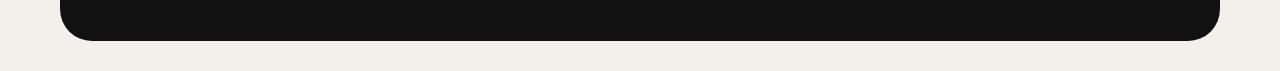
==== commit d86382ce: "Hero second button: Grow with us Co-Authored-By: Claude Opus 5.5 <noreply@anthropic.com>" ====
--- a/index.html
+++ b/index.html
@@ -71,7 +71,7 @@
     </div>
     <div class="hero-ctas">
       <a href="#contact" class="btn btn-blue" data-goto="book">📅 <span data-t="cta.book">Book a free call</span></a>
-      <a href="#contact" class="btn btn-ghost" data-goto="form" data-t="cta.review">Get a free ad review</a>
+      <a href="#contact" class="btn btn-ghost" data-goto="form" data-t="cta.review">Grow with us</a>
     </div>
     <div class="bento" id="bento"></div>
   </section>
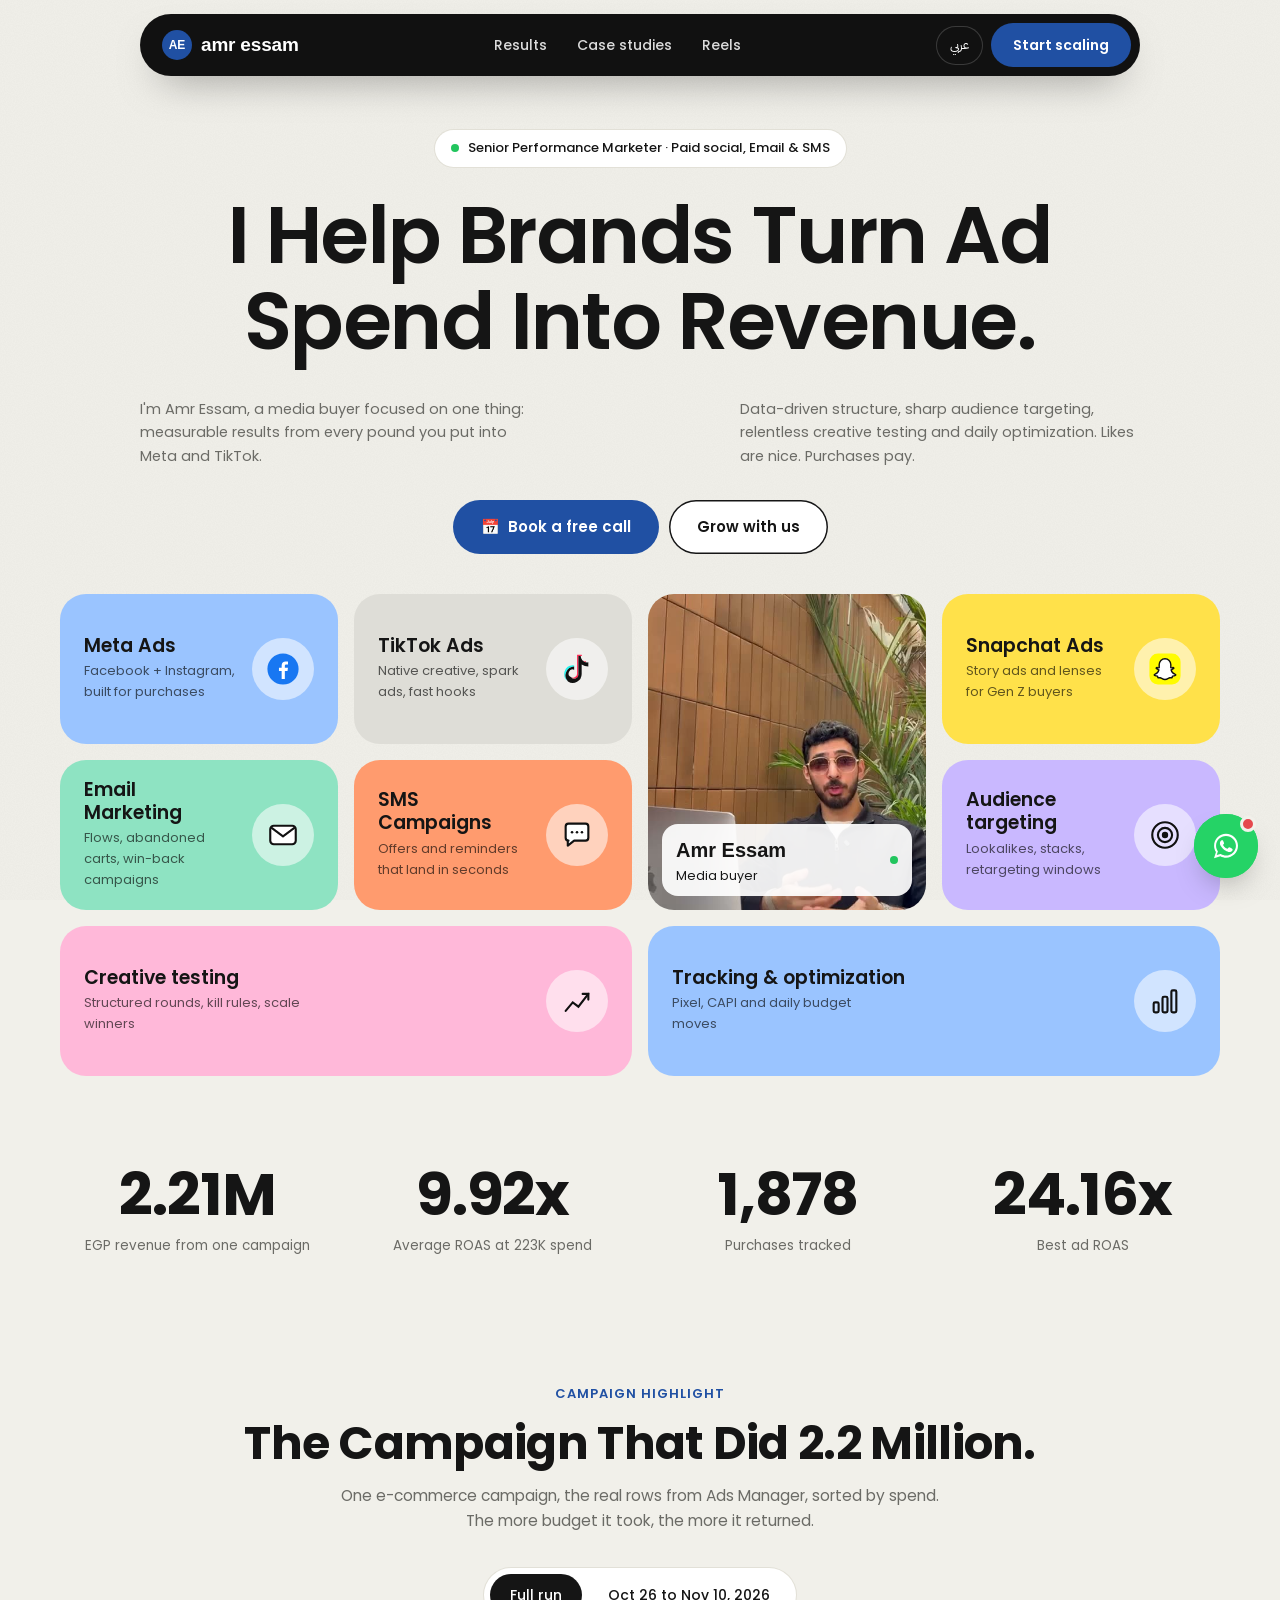
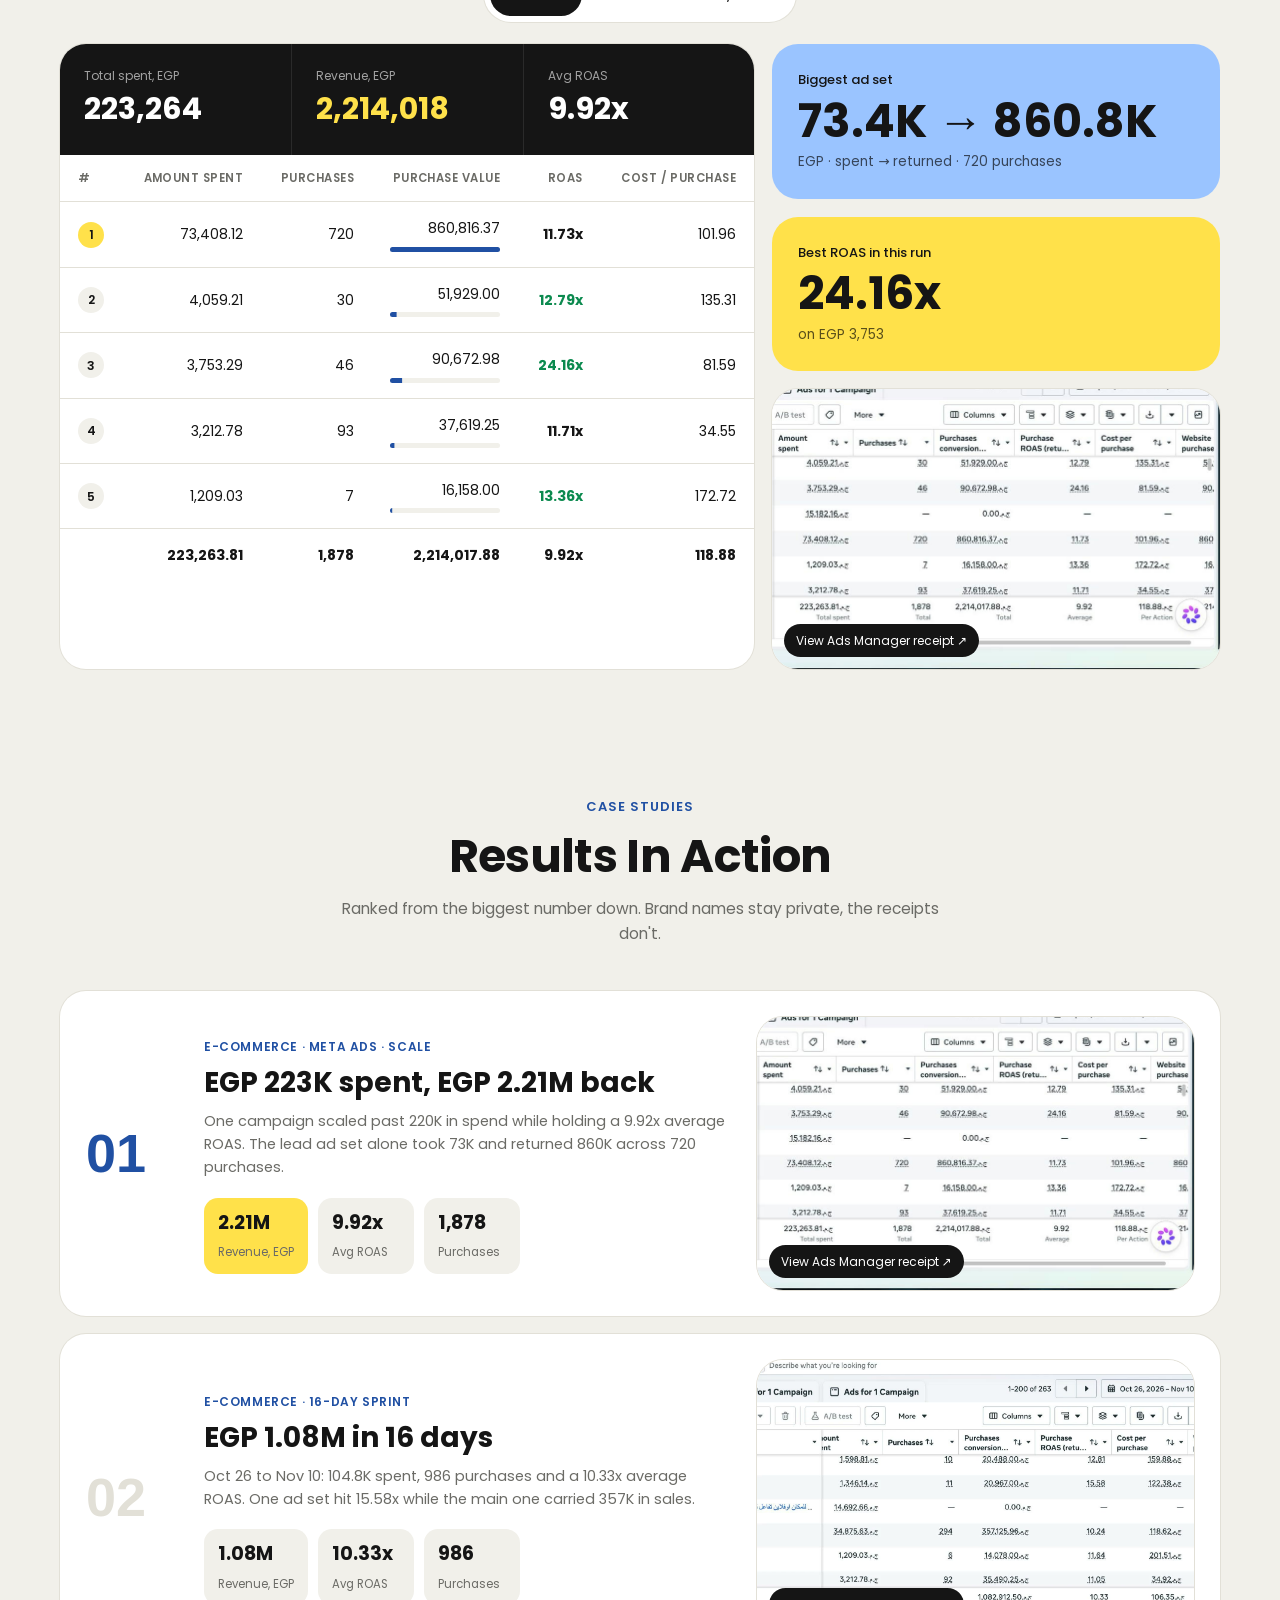
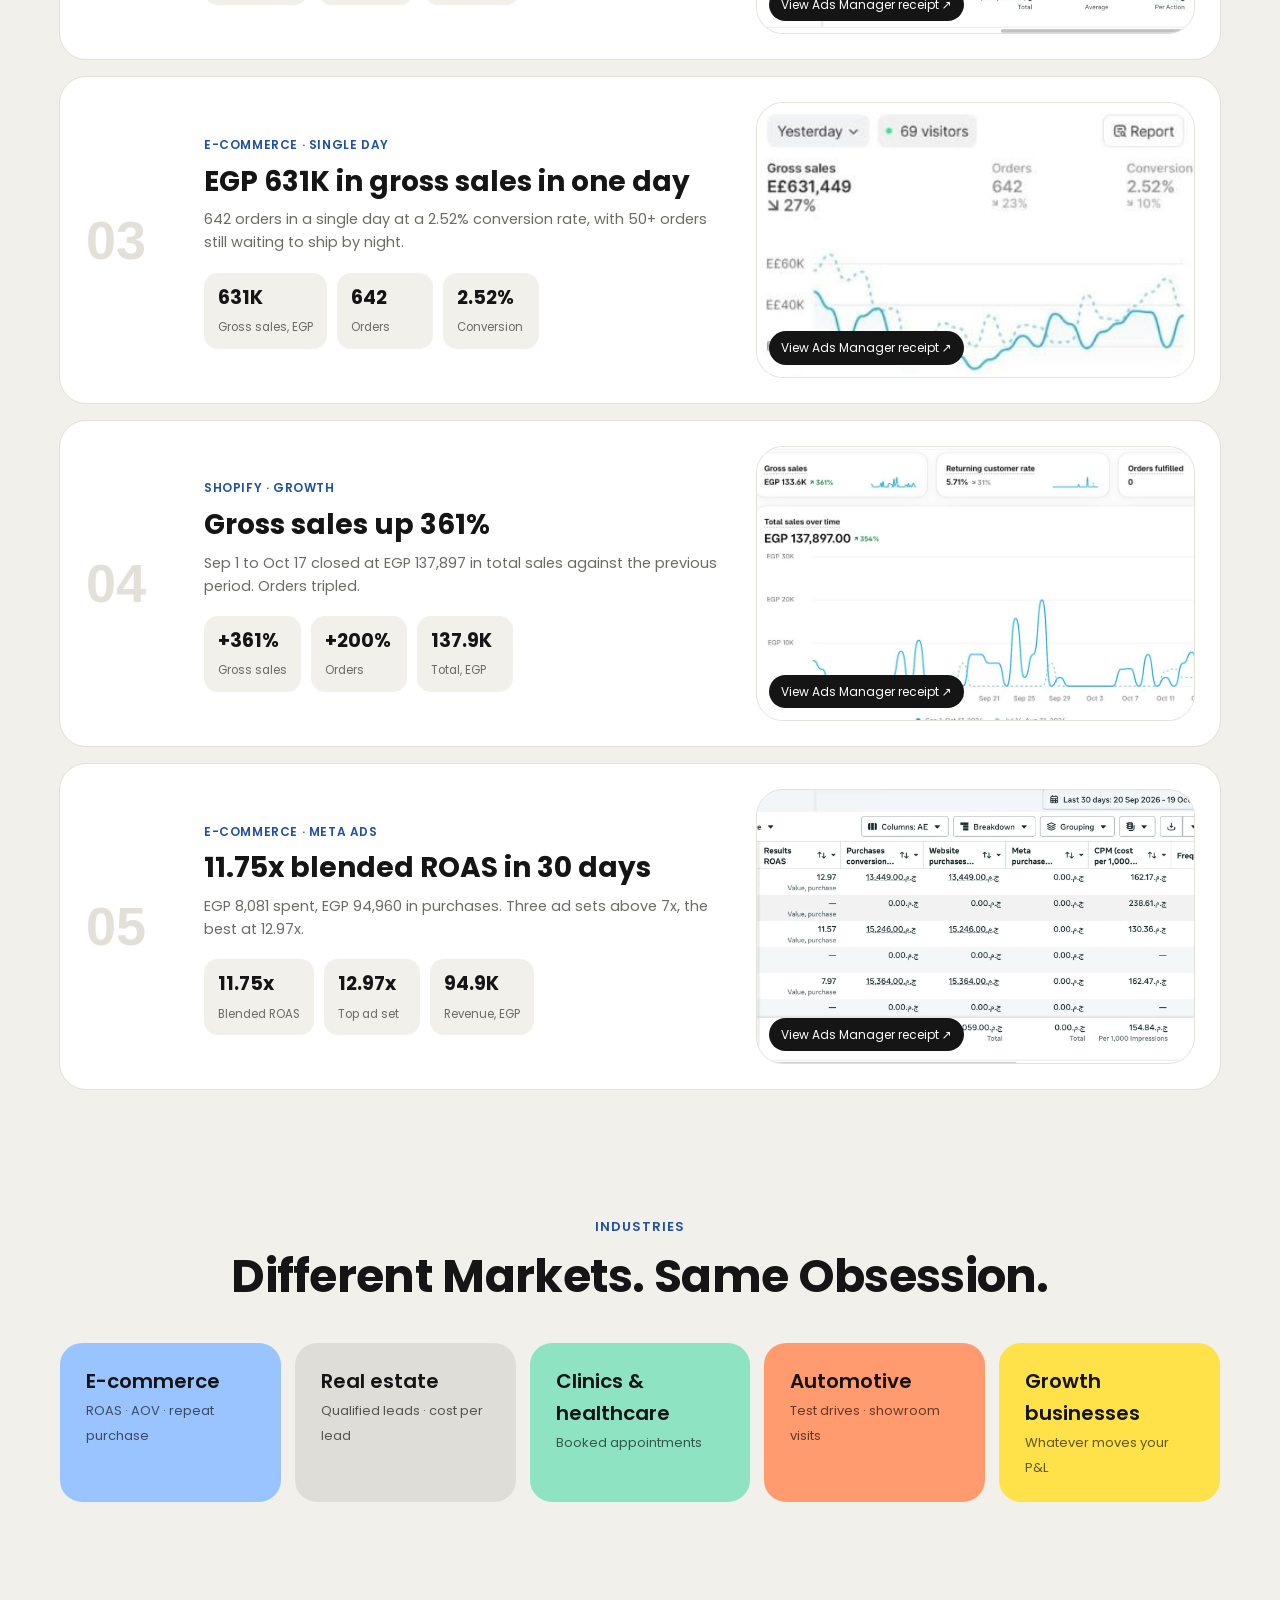
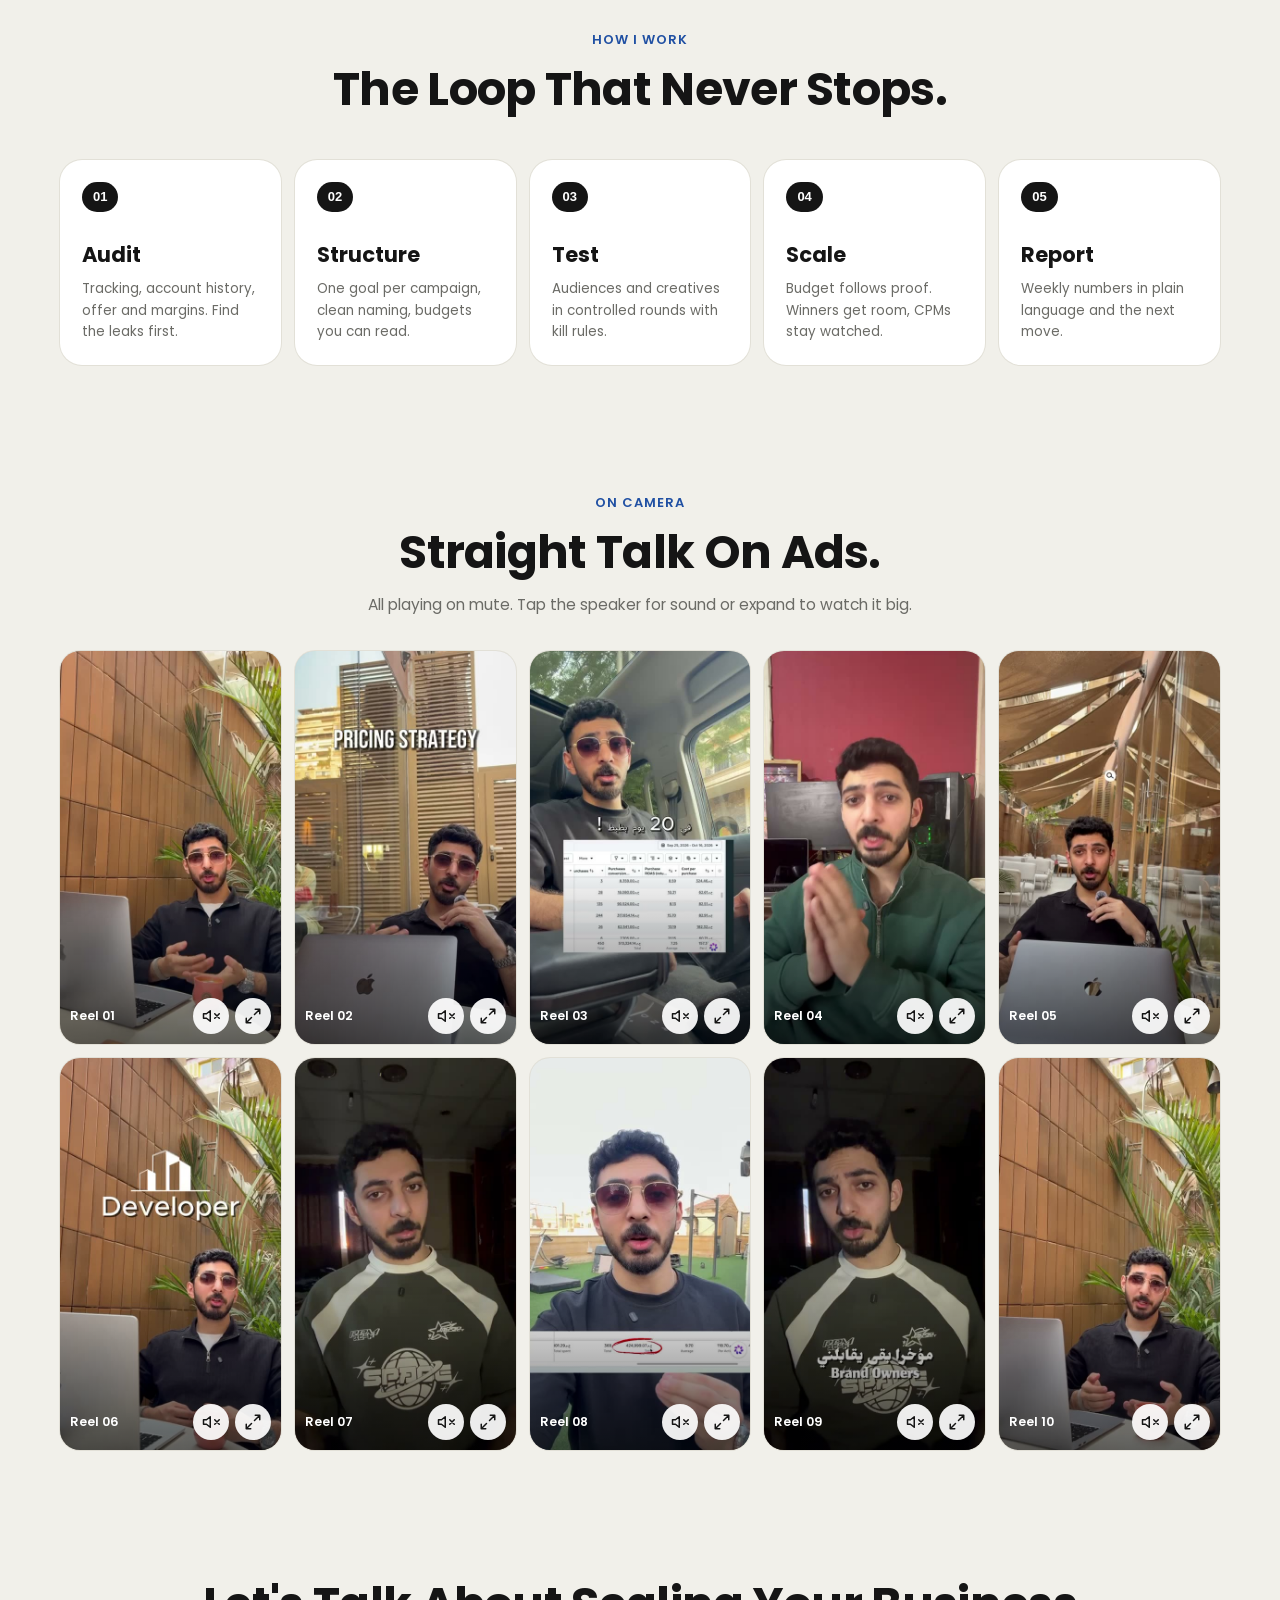
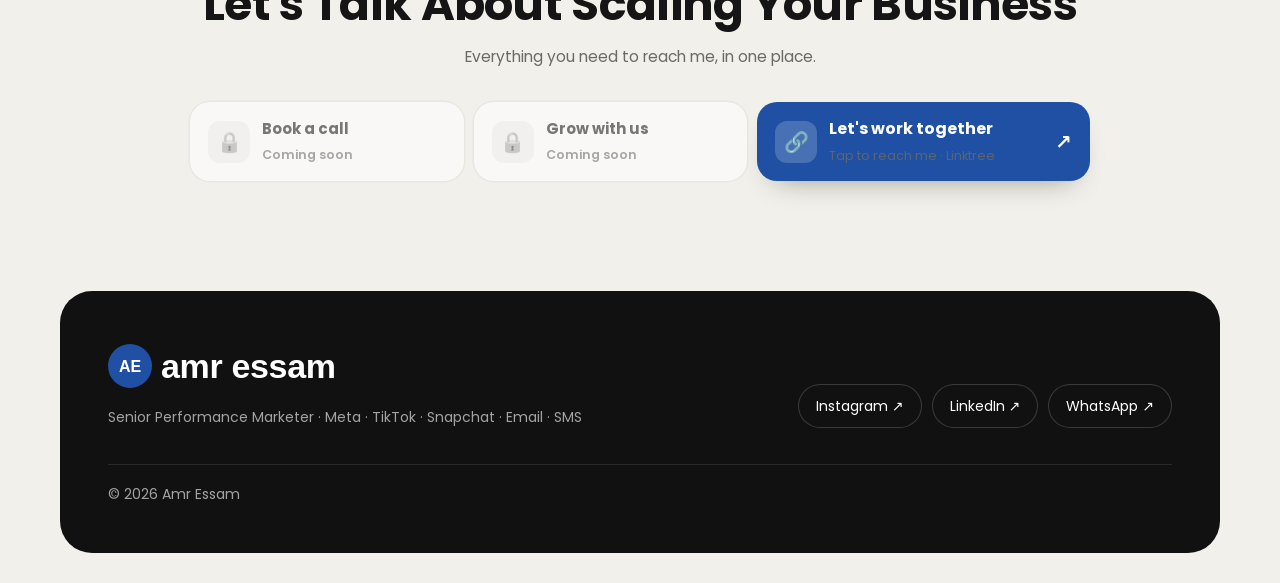
==== commit ea644915: "Lock booking and questions for now; all CTAs go to the Linktree button; hide client logos Co-Authore" ====
--- a/index.html
+++ b/index.html
@@ -55,7 +55,7 @@
     </div>
     <div class="nav-r">
       <button class="lang" id="lang">عربي</button>
-      <a href="#contact" class="btn btn-blue btn-sm" data-c="hero.cta">Start scaling</a>
+      <a href="#contact" class="btn btn-blue btn-sm" data-c="hero.cta" data-goto="link">Start scaling</a>
     </div>
   </nav>
 </header>
@@ -123,6 +123,7 @@
     <div class="modes" id="modes" role="tablist">
       <button data-m="book" role="tab"><span class="m-ico">📅</span><span><b data-t="mode.book">Book a call</b><em data-t="mode.bookS">1 click · 30 min</em></span></button>
       <button data-m="form" role="tab"><span class="m-ico">⚡</span><span><b data-t="mode.form">Grow with us</b><em data-t="mode.formS">5 quick questions</em></span></button>
+      <a class="m-link" id="mLink" target="_blank" rel="noopener" hidden><span class="m-ico">🔗</span><span><b id="mLinkT"></b><em id="mLinkS"></em></span><i class="m-arrow">↗</i></a>
     </div>
     <div class="lf" id="lf">
       <div class="lf-top">
--- a/css/site.css
+++ b/css/site.css
@@ -417,3 +417,20 @@
 @media (max-width:860px){.gallery{grid-template-columns:repeat(3,1fr)}}
 @media (max-width:620px){.gallery{grid-template-columns:repeat(2,1fr);gap:10px}.gv{border-radius:16px}.gv-b{width:32px;height:32px}.gv-t{font-size:11.5px}}
 @media (prefers-reduced-motion:reduce){.ld-mark circle{animation:none;stroke-dashoffset:0}}
+
+/* ===== v2.3: locked modes + Linktree button ===== */
+.modes.locked-row{max-width:900px}
+.modes button.locked{opacity:.55;cursor:not-allowed!important;box-shadow:0 0 0 1.5px var(--line);background:var(--card);transform:none}
+.modes button.locked .m-ico{background:var(--paper);filter:grayscale(1)}
+.modes button.locked em{font-weight:600}
+.m-link{flex:1.25;display:flex;align-items:center;gap:12px;text-align:start;background:var(--blue);color:#fff;border-radius:20px;padding:14px 18px;box-shadow:0 14px 30px -18px rgba(0,0,0,.45);transition:transform .25s,background .25s}
+.m-link[hidden]{display:none}
+.m-link:hover{background:var(--blue-2);transform:translateY(-2px)}
+.m-link .m-ico{width:42px;height:42px;border-radius:12px;background:rgba(255,255,255,.18);display:grid;place-items:center;font-size:20px;flex:none}
+.m-link b{display:block;font-size:16px}
+.m-link em{font-style:normal;font-size:12.5px;opacity:.8}
+.m-arrow{margin-inline-start:auto;font-style:normal;font-size:20px;font-weight:600}
+html[dir="rtl"] .m-arrow{transform:scaleX(-1)}
+.m-link.flash{animation:mflash 1.2s ease 2}
+@keyframes mflash{0%,100%{box-shadow:0 14px 30px -18px rgba(0,0,0,.45),0 0 0 0 rgba(32,80,163,.45)}50%{box-shadow:0 14px 30px -18px rgba(0,0,0,.45),0 0 0 10px rgba(32,80,163,0)}}
+@media (max-width:620px){.m-link{order:-1}}
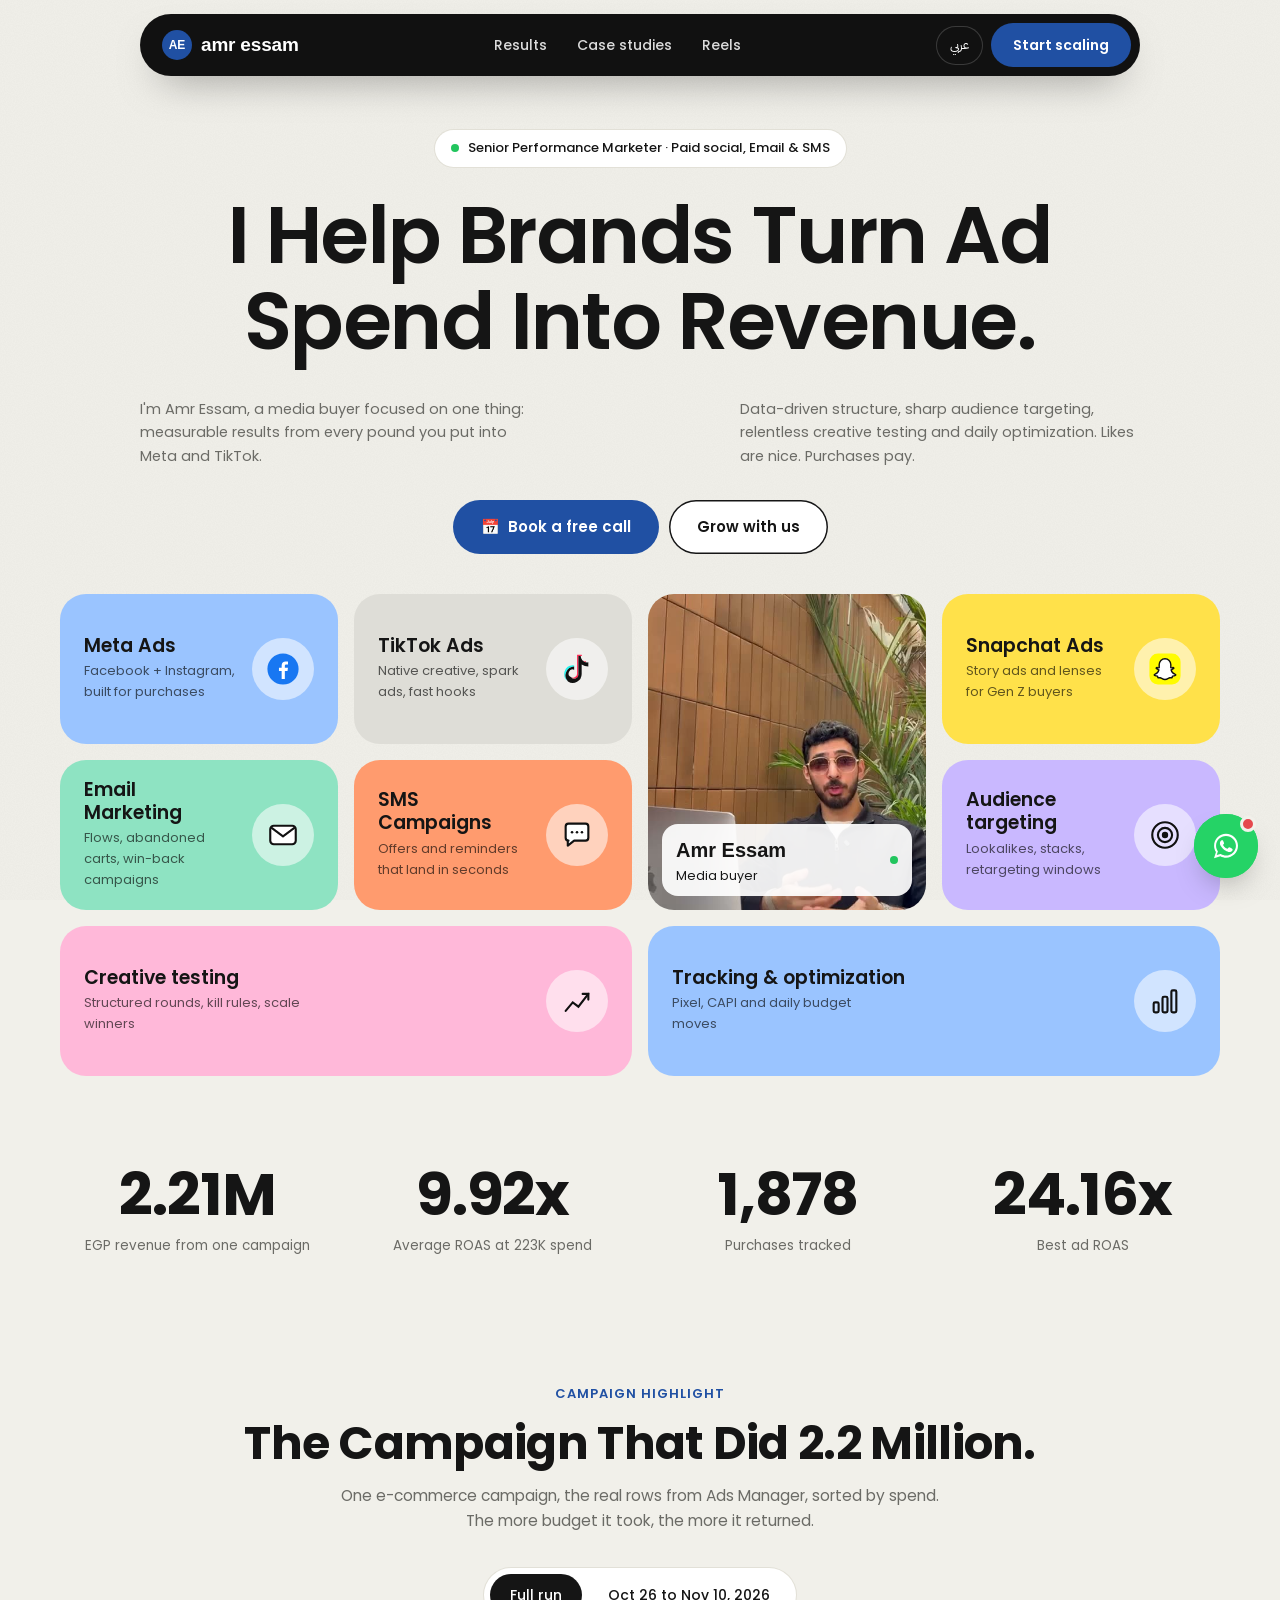
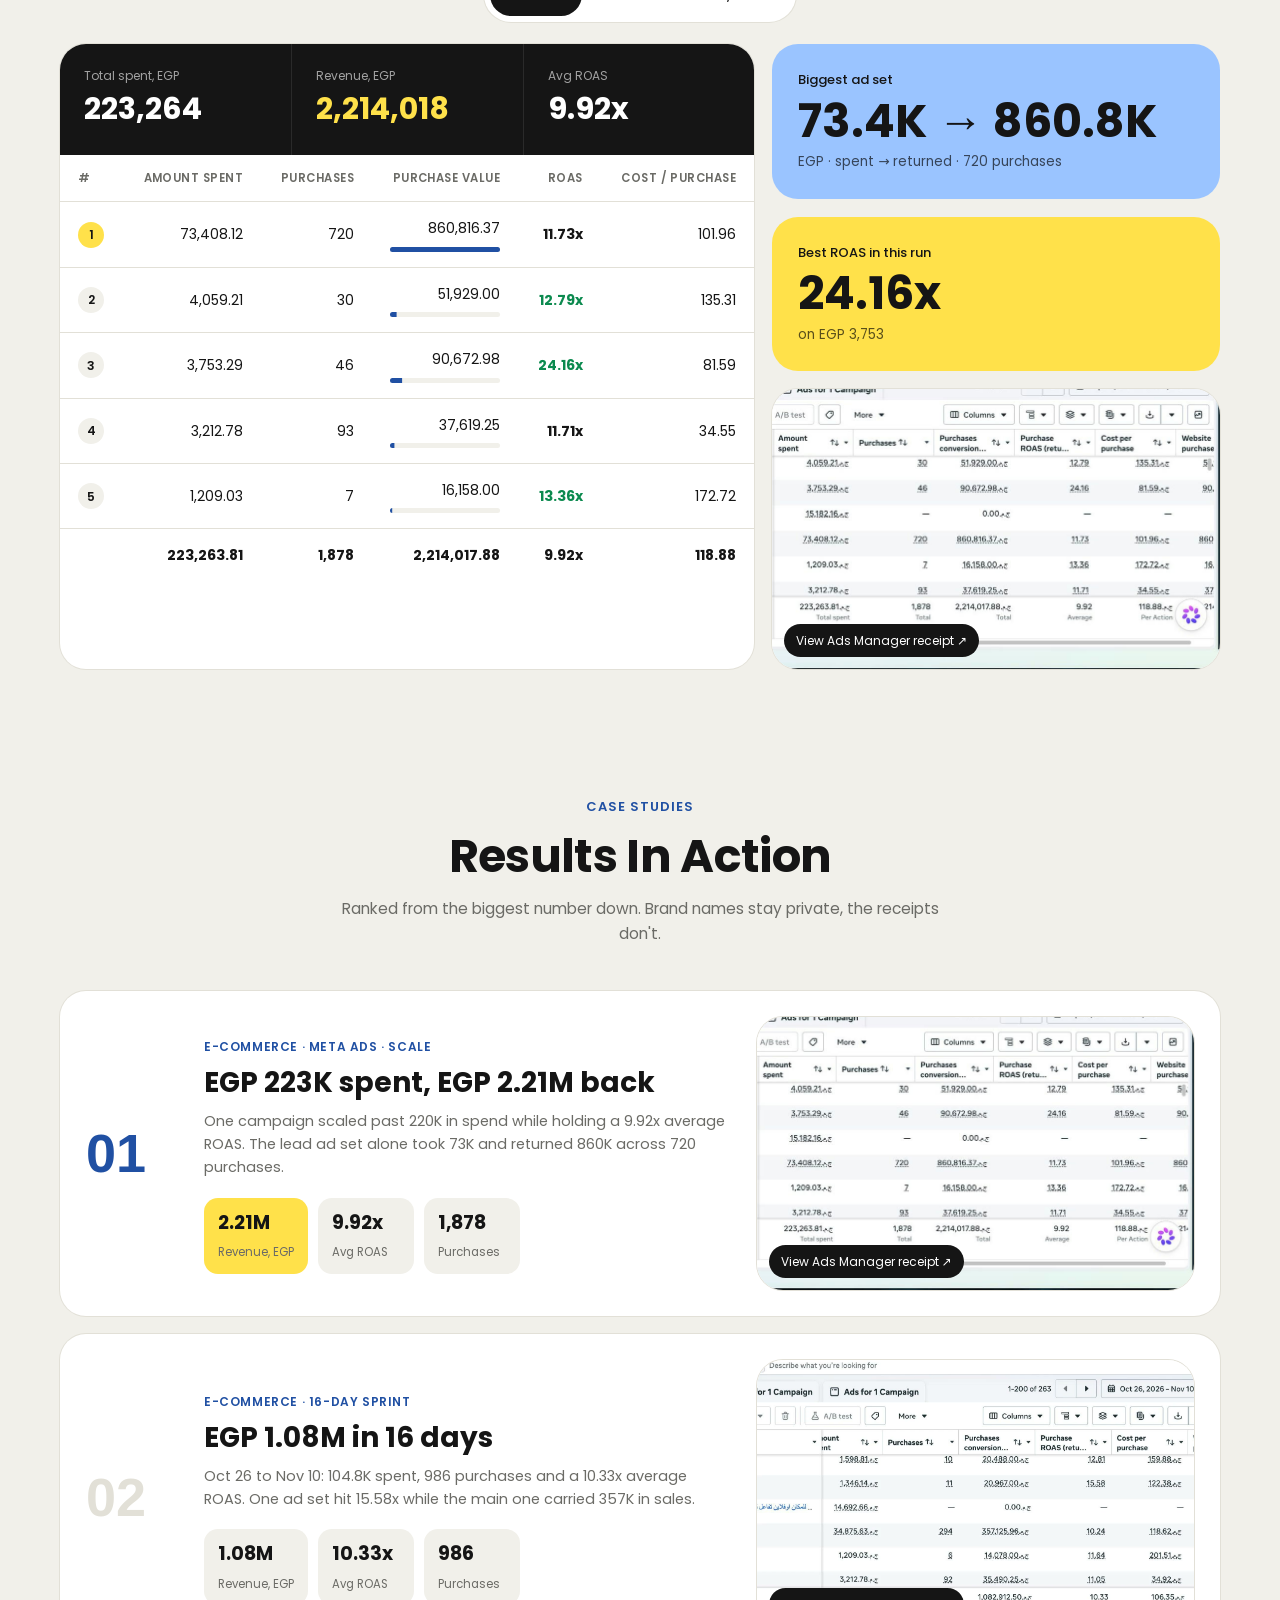
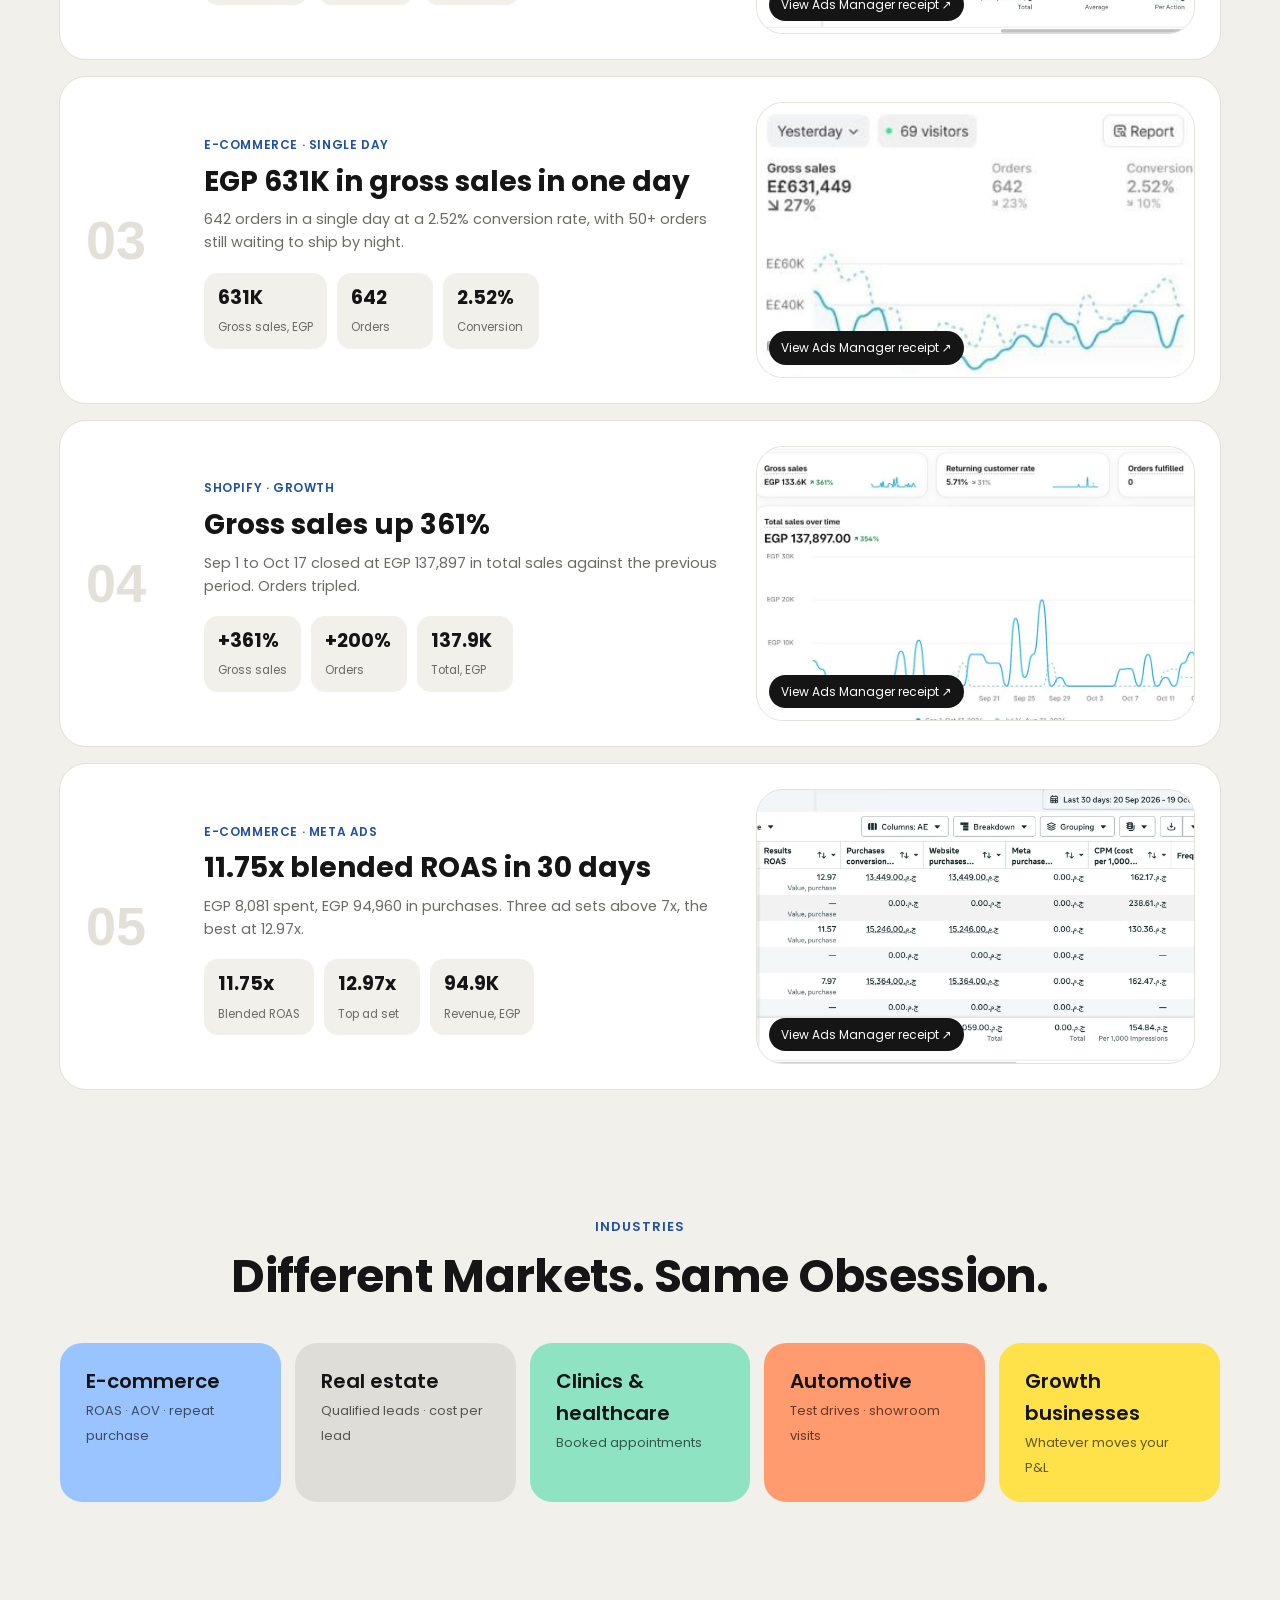
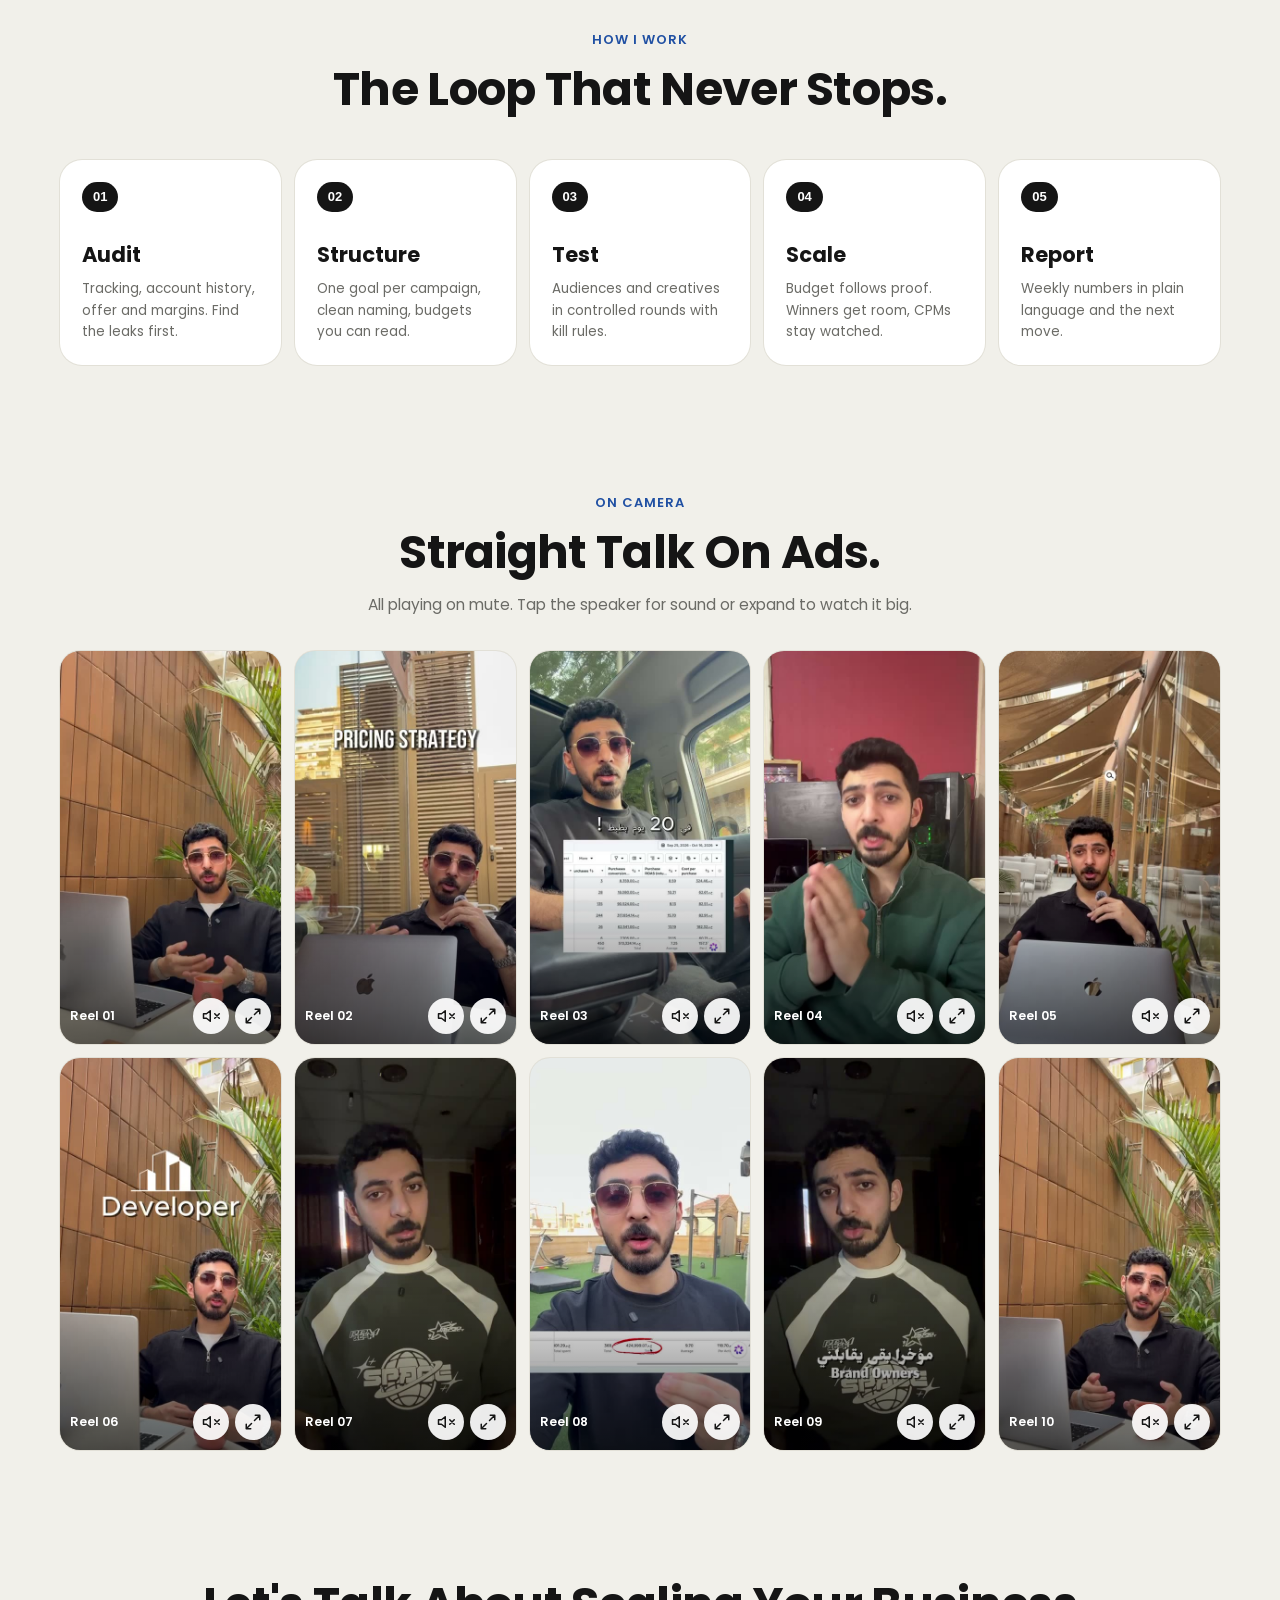
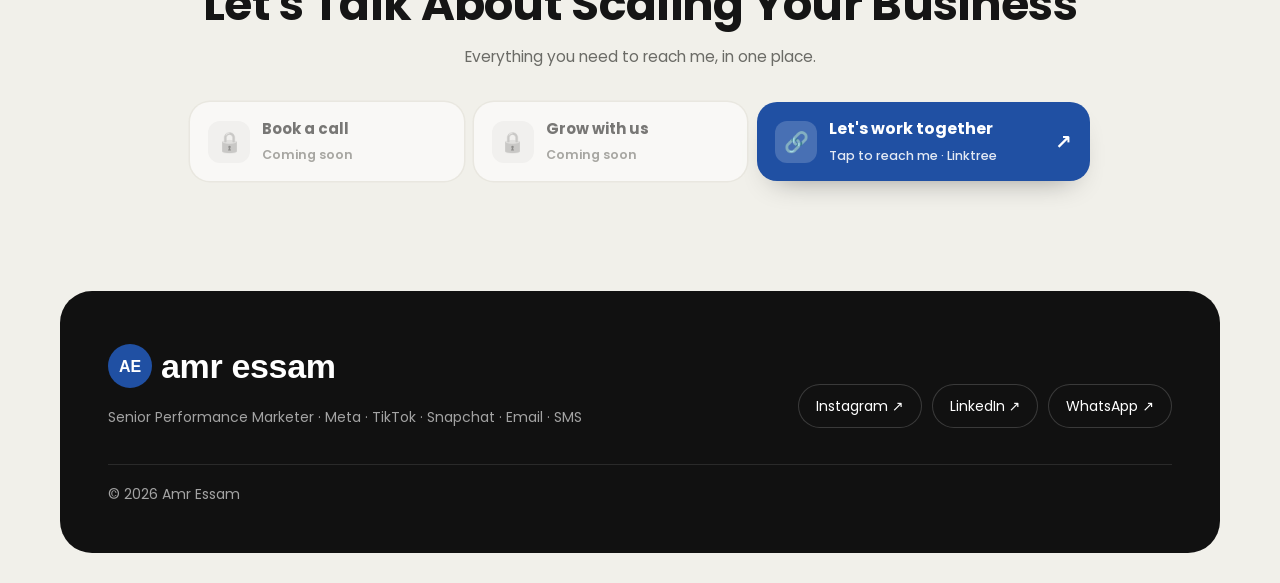
==== commit abded12a: "Version CSS/JS links so visitors always get the latest update Co-Authored-By: Claude Opus 5.5 <norep" ====
--- a/index.html
+++ b/index.html
@@ -13,7 +13,7 @@
 <link rel="preconnect" href="https://fonts.gstatic.com" crossorigin>
 <link href="https://api.fontshare.com/v2/css?f[]=chillax@500,600,700&display=swap" rel="stylesheet">
 <link href="https://fonts.googleapis.com/css2?family=Poppins:wght@400;500;600;700&family=Alexandria:wght@500;600;700;800&family=IBM+Plex+Sans+Arabic:wght@400;500;600&display=swap" rel="stylesheet">
-<link rel="stylesheet" href="css/site.css">
+<link rel="stylesheet" href="css/site.css?v=1795184911">
 </head>
 <body>
 
@@ -168,9 +168,9 @@
 
 <div class="lb" id="lb" hidden><button class="lb-x" id="lbX" aria-label="Close">×</button><div class="lb-in" id="lbIn"></div></div>
 
-<script src="js/config.js"></script>
-<script src="js/content.js"></script>
-<script src="js/store.js"></script>
-<script src="js/site.js"></script>
+<script src="js/config.js?v=1795184911"></script>
+<script src="js/content.js?v=1795184911"></script>
+<script src="js/store.js?v=1795184911"></script>
+<script src="js/site.js?v=1795184911"></script>
 </body>
 </html>
--- a/css/site.css
+++ b/css/site.css
@@ -434,3 +434,5 @@
 .m-link.flash{animation:mflash 1.2s ease 2}
 @keyframes mflash{0%,100%{box-shadow:0 14px 30px -18px rgba(0,0,0,.45),0 0 0 0 rgba(32,80,163,.45)}50%{box-shadow:0 14px 30px -18px rgba(0,0,0,.45),0 0 0 10px rgba(32,80,163,0)}}
 @media (max-width:620px){.m-link{order:-1}}
+.modes .m-link em{color:#fff;opacity:.88;font-weight:500}
+.modes .m-link b{color:#fff}
